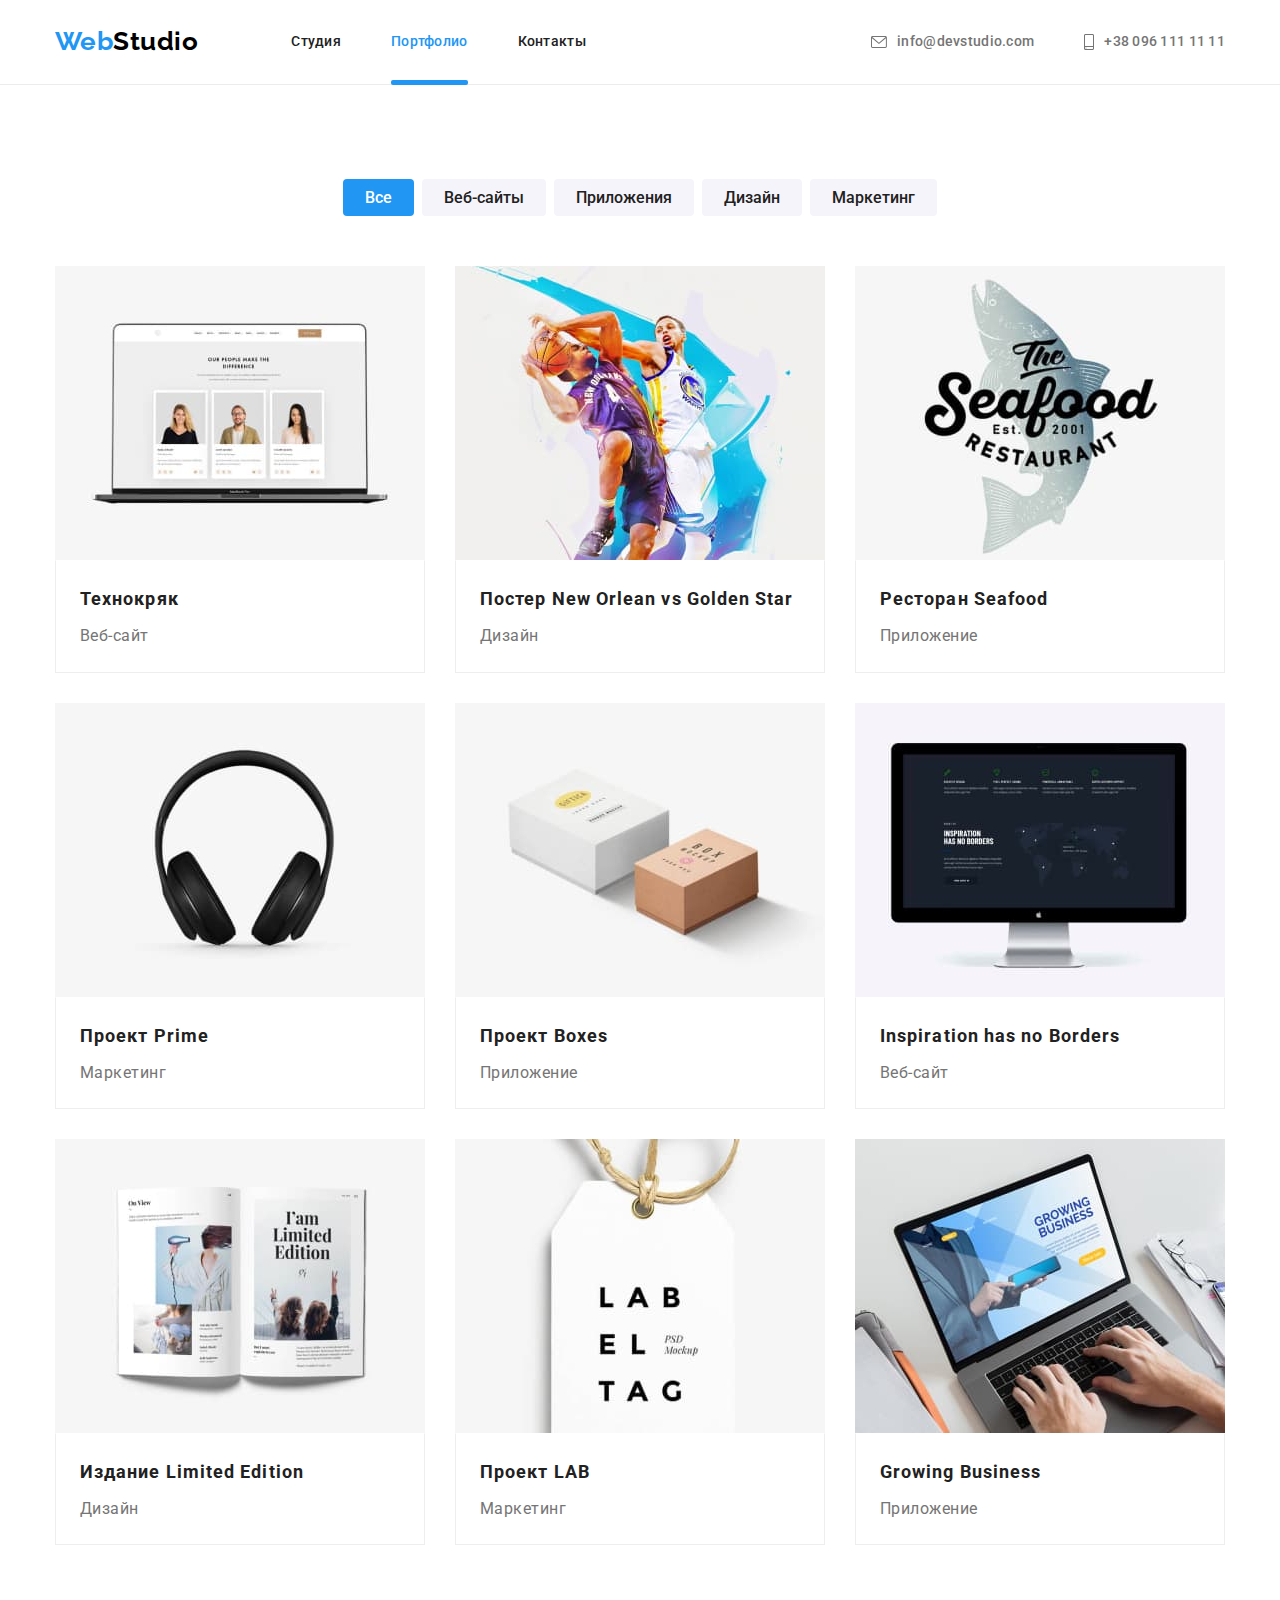
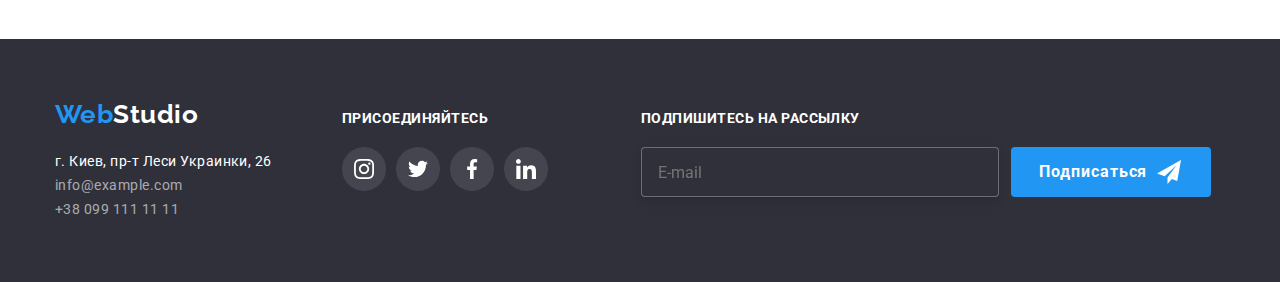
==== portfolio.html @ c9278c6e "Initial cpmmit" ====
<!DOCTYPE html>
<html lang="ru">
  <head>
    <meta charset="UTF-8" />
    <meta http-equiv="X-UA-Compatible" content="IE=edge" />
    <meta name="viewport" content="width=device-width, initial-scale=1.0" />
    <title>Document</title>
    <link rel="preconnect" href="https://fonts.googleapis.com" />
    <link rel="preconnect" href="https://fonts.gstatic.com" crossorigin />
    <link
      href="https://fonts.googleapis.com/css2?family=Raleway:wght@700&family=Roboto:wght@400;500;700;900&display=swap"
      rel="stylesheet"
    />
    <link
      rel="stylesheet"
      href="https://cdnjs.cloudflare.com/ajax/libs/modern-normalize/1.1.0/modern-normalize.min.css"
    />
    <link rel="stylesheet" href="./css/main.min.css" />
  </head>

  <body>
    <!-- Шапка профиля -->
    <header class="page-header">
      <div class="container page-header__container">
        <nav class="main-nav">
          <a href="./index.html" class="logo page-header__logo"
            >Web<span class="logo__second-part">Studio</span></a
          >
          <ul class="site-nav list">
            <li class="site-nav__item">
              <a href="./index.html" class="site-nav__link">Студия</a>
            </li>
            <li class="site-nav__item">
              <a
                href="./portfolio.html"
                class="site-nav__link site-nav__link--current"
                >Портфолио</a
              >
            </li>
            <li class="site-nav__item">
              <a href="" class="site-nav__link">Контакты</a>
            </li>
          </ul>
        </nav>
        <ul class="auth-nav list">
          <li class="auth-nav__item">
            <a href="mailto:info@devstudio.com" class="auth-nav__link">
              <svg class="auth-nav__icon" width="16" height="12">
                <use href="./images/icons.svg#icon-envelope"></use>
              </svg>
              info@devstudio.com</a
            >
          </li>
          <li class="auth-nav__item">
            <a href="tel:+380961111111" class="auth-nav__link">
              <svg class="auth-nav__icon" width="10" height="16">
                <use href="./images/icons.svg#icon-smartphone"></use></svg
              >+38 096 111 11 11</a
            >
          </li>
        </ul>
      </div>
    </header>

    <main>
      <section class="section filter-section">
        <div class="container">
          <h1 hidden>Filter</h1>
          <ul class="filter-section__list list">
            <li class="filter-section__item">
              <button
                type="button"
                class="filter-section__button filter-section__button--active"
              >
                Все
              </button>
            </li>
            <li class="filter-section__item">
              <button type="button" class="filter-section__button">
                Веб-сайты
              </button>
            </li>
            <li class="filter-section__item">
              <button type="button" class="filter-section__button">
                Приложения
              </button>
            </li>
            <li class="filter-section__item">
              <button type="button" class="filter-section__button">
                Дизайн
              </button>
            </li>
            <li class="filter-section__item">
              <button type="button" class="filter-section__button">
                Маркетинг
              </button>
            </li>
          </ul>

          <ul class="project-list list">
            <li class="project-list__item">
              <a href="">
                <div class="project-list__picture-block">
                  <img
                    src="./images/project1.jpg"
                    alt="Фoто команды"
                    width="370"
                    height="294"
                    class="project-picture"
                  />
                  <div class="project-list__picture-overlay">
                    <p class="project-list__text-overlay">
                      Ресурс предлагает комплексные предложения с разным уровнем
                      функционала и сервисов. Все это позволит посетителю
                      получить исчерпывающие сведения о компании или частном
                      лице.
                    </p>
                  </div>
                </div>
                <div class="project-list__info-block">
                  <h2 class="project-list__info-name">Технокряк</h2>
                  <p class="project-list__info-description">Веб-сайт</p>
                </div>
              </a>
            </li>

            <li class="project-list__item">
              <a href="">
                <div class="project-list__picture-block">
                  <img
                    src="./images/project2.jpg"
                    alt="Баскетболисты с мячом"
                    width="370"
                    height="294"
                  />
                  <div class="project-list__picture-overlay">
                    <p class="project-list__text-overlay">
                      Ресурс предлагает комплексные предложения с разным уровнем
                      функционала и сервисов. Все это позволит посетителю
                      получить исчерпывающие сведения о компании или частном
                      лице.
                    </p>
                  </div>
                </div>
                <div class="project-list__info-block">
                  <h2 class="project-list__info-name">
                    Постер New Orlean vs Golden Star
                  </h2>
                  <p class="project-list__info-description">Дизайн</p>
                </div>
              </a>
            </li>

            <li class="project-list__item">
              <a href="">
                <div class="project-list__picture-block">
                  <img
                    src="./images/project3.jpg"
                    alt="Эмблема ресторана"
                    width="370"
                    height="294"
                  />
                  <div class="project-list__picture-overlay">
                    <p class="project-list__text-overlay">
                      Ресурс предлагает комплексные предложения с разным уровнем
                      функционала и сервисов. Все это позволит посетителю
                      получить исчерпывающие сведения о компании или частном
                      лице.
                    </p>
                  </div>
                </div>
                <div class="project-list__info-block">
                  <h2 class="project-list__info-name">Ресторан Seafood</h2>
                  <p class="project-list__info-description">Приложение</p>
                </div>
              </a>
            </li>

            <li class="project-list__item">
              <a href="">
                <div class="project-list__picture-block">
                  <img
                    src="./images/project4.jpg"
                    alt="Наушники"
                    width="370"
                    height="294"
                  />
                  <div class="project-list__picture-overlay">
                    <p class="project-list__text-overlay">
                      Ресурс предлагает комплексные предложения с разным уровнем
                      функционала и сервисов. Все это позволит посетителю
                      получить исчерпывающие сведения о компании или частном
                      лице.
                    </p>
                  </div>
                </div>
                <div class="project-list__info-block">
                  <h2 class="project-list__info-name">Проект Prime</h2>
                  <p class="project-list__info-description">Маркетинг</p>
                </div>
              </a>
            </li>

            <li class="project-list__item">
              <a href="">
                <div class="project-list__picture-block">
                  <img
                    src="./images/project5.jpg"
                    alt="Две коробки"
                    width="370"
                    height="294"
                  />
                  <div class="project-list__picture-overlay">
                    <p class="project-list__text-overlay">
                      Ресурс предлагает комплексные предложения с разным уровнем
                      функционала и сервисов. Все это позволит посетителю
                      получить исчерпывающие сведения о компании или частном
                      лице.
                    </p>
                  </div>
                </div>
                <div class="project-list__info-block">
                  <h2 class="project-list__info-name">Проект Boxes</h2>
                  <p class="project-list__info-description">Приложение</p>
                </div>
              </a>
            </li>

            <li class="project-list__item">
              <a href="">
                <div class="project-list__picture-block">
                  <img
                    src="./images/project6.jpg"
                    alt="Монитор"
                    width="370"
                    height="294"
                  />
                  <div class="project-list__picture-overlay">
                    <p class="project-list__text-overlay">
                      Ресурс предлагает комплексные предложения с разным уровнем
                      функционала и сервисов. Все это позволит посетителю
                      получить исчерпывающие сведения о компании или частном
                      лице.
                    </p>
                  </div>
                </div>
                <div class="project-list__info-block">
                  <h2 class="project-list__info-name" lang="en">
                    Inspiration has no Borders
                  </h2>
                  <p class="project-list__info-description">Веб-сайт</p>
                </div>
              </a>
            </li>

            <li class="project-list__item">
              <a href="">
                <div class="project-list__picture-block">
                  <img
                    src="./images/project7.jpg"
                    alt="Журнал"
                    width="370"
                    height="294"
                  />
                  <div class="project-list__picture-overlay">
                    <p class="project-list__text-overlay">
                      Ресурс предлагает комплексные предложения с разным уровнем
                      функционала и сервисов. Все это позволит посетителю
                      получить исчерпывающие сведения о компании или частном
                      лице.
                    </p>
                  </div>
                </div>
                <div class="project-list__info-block">
                  <h2 class="project-list__info-name">
                    Издание Limited Edition
                  </h2>
                  <p class="project-list__info-description">Дизайн</p>
                </div>
              </a>
            </li>

            <li class="project-list__item">
              <a href="">
                <div class="project-list__picture-block">
                  <img
                    src="./images/project8.jpg"
                    alt="Лейба"
                    width="370"
                    height="294"
                  />
                  <div class="project-list__picture-overlay">
                    <p class="project-list__text-overlay">
                      Ресурс предлагает комплексные предложения с разным уровнем
                      функционала и сервисов. Все это позволит посетителю
                      получить исчерпывающие сведения о компании или частном
                      лице.
                    </p>
                  </div>
                </div>
                <div class="project-list__info-block">
                  <h2 class="project-list__info-name">Проект LAB</h2>
                  <p class="project-list__info-description">Маркетинг</p>
                </div>
              </a>
            </li>

            <li class="project-list__item">
              <a href="">
                <div class="project-list__picture-block">
                  <img
                    src="./images/project9.jpg"
                    alt="Ноутбук"
                    width="370"
                    height="294"
                  />
                  <div class="project-list__picture-overlay">
                    <p class="project-list__text-overlay">
                      Ресурс предлагает комплексные предложения с разным уровнем
                      функционала и сервисов. Все это позволит посетителю
                      получить исчерпывающие сведения о компании или частном
                      лице.
                    </p>
                  </div>
                </div>
                <div class="project-list__info-block">
                  <h2 class="project-list__info-name" lang="en">
                    Growing Business
                  </h2>
                  <p class="project-list__info-description">Приложение</p>
                </div>
              </a>
            </li>
          </ul>
        </div>
      </section>
    </main>

    <footer>
      <div class="container">
        <div class="footer-logo">
          <a href="./index.html" class="footer-logo__first"
            >Web<span class="footer-logo__second">Studio</span></a
          >
          <address>
            <ul class="footer-list list">
              <li class="footer-list__address">
                г. Киев, пр-т Леси Украинки, 26
              </li>
              <li>
                <a class="footer-list__link" href="mailto:info@devstudio.com"
                  >info@example.com</a
                >
              </li>
              <li>
                <a class="footer-list__link" href="tel:+380961111111"
                  >+38 099 111 11 11</a
                >
              </li>
            </ul>
          </address>
        </div>
        <div class="footer-soc-link">
          <h4 class="footer-soc-link__title">присоединяйтесь</h4>
          <ul class="footer-soc-link__list list">
            <li class="footer-soc-link__item">
              <a href="">
                <svg class="footer-soc-link__icon" width="20" height="20">
                  <use href="./images/icons.svg#icon-instagram"></use>
                </svg>
              </a>
            </li>
            <li class="footer-soc-link__item">
              <a href="">
                <svg class="footer-soc-link__icon" width="20" height="20">
                  <use href="./images/icons.svg#icon-twitter"></use>
                </svg>
              </a>
            </li>
            <li class="footer-soc-link__item">
              <a href="">
                <svg class="footer-soc-link__icon" width="20" height="20">
                  <use href="./images/icons.svg#icon-facebook"></use></svg
              ></a>
            </li>
            <li class="footer-soc-link__item">
              <a href="">
                <svg class="footer-soc-link__icon" width="20" height="20">
                  <use href="./images/icons.svg#icon-linkedin"></use></svg
              ></a>
            </li>
          </ul>
        </div>
        <form class="form-subscription">
          <p class="form-subscription__title">Подпишитесь на рассылку</p>
          <div class="form-subscription__email">
            <input
              type="email"
              class="form-subscription__input"
              name="user-email"
              placeholder="E-mail"
            />
            <button class="form-subscription__btn" type="submit">
              Подписаться
              <svg class="form-subscription__btn-icon" width="24" height="24">
                <use href="./images/icons.svg#icon-send"></use>
              </svg>
            </button>
          </div>
        </form>
      </div>
    </footer>
  </body>
</html>
---- css/main.min.css ----
body{background-color:#fff;color:#757575;font-family:Roboto,sans-serif;letter-spacing:.03em}a{text-decoration:none}address{font-style:normal}.list{list-style:none;padding:0;margin:0}h1,h2,h3,p{margin:0;padding:0}img{display:block}.section{padding-top:94px;padding-bottom:94px}.container{margin-left:auto;margin-right:auto;width:1200px;padding-left:15px;padding-right:15px}.page-header__logo{margin-right:93px}.logo{color:#2196f3;font-family:Raleway,sans-serif;font-weight:700;font-size:26px;line-height:1.19}.logo__second-part{color:#000}.main-nav{display:flex;align-items:center}.page-header{border-bottom:1px solid #ececec}.page-header__container{display:flex;align-items:center}.site-nav{display:flex}.site-nav__item:not(:last-child){margin-right:50px}.site-nav__link{color:#212121;font-weight:500;font-size:14px;line-height:1.4;letter-spacing:.02em;display:block;padding-top:32px;padding-bottom:32px;transition:color 250ms cubic-bezier(0.4, 0, 0.2, 1)}.site-nav__link:hover,.site-nav__link:focus{color:#2196f3}.site-nav__link--current{color:#2196f3}.site-nav__link--current{position:relative}.site-nav__link--current::after{content:"";position:absolute;left:0;bottom:-1px;display:block;width:100%;height:5px;border-radius:2px;background-color:#2196f3}.auth-nav{display:flex;margin-left:auto}.auth-nav__item:not(:last-child){margin-right:50px}.auth-nav__link{color:#757575;font-weight:500;font-size:14px;line-height:1.14;letter-spacing:.02em;padding-top:32px;padding-bottom:32px;display:flex;align-items:center;transition-property:color,fill;transition-duration:250ms;transition-timing-function:cubic-bezier(0.4, 0, 0.2, 1)}.auth-nav__link:hover,.auth-nav__link:focus{color:#2196f3;fill:currentColor}.auth-nav__icon{margin-right:10px;fill:currentColor}.hero-section{background-color:#2f303a;text-align:center;padding-top:200px;padding-bottom:200px;background-image:linear-gradient(to right, rgba(47, 48, 58, 0.4), rgba(47, 48, 58, 0.4)),url(../images/Img-header.jpg);background-size:cover;background-position:center;background-repeat:no-repeat;max-width:1600px;margin:0 auto}.section-hero__title{color:#fff;font-weight:900;font-size:44px;line-height:1.36;letter-spacing:.06em;text-transform:uppercase;margin-bottom:30px}.section-hero__button{color:#fff;background-color:#2196f3;font-weight:700;font-size:16px;line-height:1.9;letter-spacing:.06em;cursor:pointer;border:0;border-radius:4px;padding:10px 32px;display:inline-block;transition:background-color 250ms cubic-bezier(0.4, 0, 0.2, 1)}.section-hero__button:hover,.section-hero__button:focus{background-color:#188ce8}.feature-list{display:flex}.feature-list__item:not(:last-child){margin-right:30px}.feature-list__title{color:#212121;font-weight:700;font-size:14px;line-height:1.14;text-transform:uppercase;margin-bottom:10px}.feature-list__icon{display:flex;justify-content:center;align-items:center;background-color:#f5f4fa;border-radius:4px;margin-bottom:30px;height:120px}.feature-list__text{font-weight:400;font-size:14px;line-height:1.7}.work-section{padding-top:0}.work-list{display:flex}.work-title{color:#212121;font-weight:700;font-size:36px;line-height:1.17;text-align:center;margin-bottom:50px}.work-list__item{position:relative;margin-right:30px}.work-list__name{position:absolute;bottom:0;left:0;width:100%;height:70px;padding:27px 80px;font-weight:700;font-size:14px;line-height:1.14;text-align:center;text-transform:uppercase;color:#fff;background-color:rgba(47,48,58,.8)}.team-section{background-color:#f5f4fa}.team-section__list{display:flex}.team-section__item:not(:last-child){margin-right:30px}.team-section__item{box-shadow:0px 1px 3px rgba(0,0,0,.12),0px 1px 1px rgba(0,0,0,.14),0px 2px 1px rgba(0,0,0,.2);border-radius:0px 0px 4px 4px}.team-section__item:not(:last-child){margin-right:30px}.team-section__info-block{padding-top:30px;padding-bottom:16px;background-color:#fff}.team-section__title{color:#212121;font-weight:700;font-size:36px;line-height:1.17;text-align:center;margin-bottom:50px}.team-section__info-title{color:#212121;font-weight:500;font-size:16px;line-height:1.2;text-align:center;margin-bottom:10px}.team-section__info-position{font-weight:400;font-size:16px;line-height:1.2;text-align:center;color:#757575}.soc-list{background-color:#fff;display:flex;padding-left:32px;padding-right:32px;padding-bottom:30px}.soc-list__link{width:44px;height:44px;background-color:#fff;border-radius:50%;display:flex;align-items:center;justify-content:center;fill:#afb1b8;transition-property:background-color,fill;transition-duration:250ms;transition-timing-function:cubic-bezier(0.4, 0, 0.2, 1)}.soc-list__item:not(:last-child){margin-right:10px}.soc-list__link:hover,.soc-list__link:focus{background-color:#2196f3;fill:#fff}.clients-section__list{display:flex;justify-content:space-between;margin:0;padding:0}.clients-section__item{display:flex;justify-content:center;align-items:center;width:calc(16.6666666667% - 25px);height:92px;border:1px solid #afb1b8;border-radius:4px;transition-property:border-color,fill;transition-duration:250ms;transition-timing-function:cubic-bezier(0.4, 0, 0.2, 1)}.clients-section__item:hover,.clients-section__item:focus{border-color:#2196f3;fill:#2196f3}.clients-section__title{color:#212121;font-weight:700;font-size:36px;line-height:1.17;text-align:center;margin-bottom:50px}.clients-section__link{display:flex;justify-content:center;align-items:center;width:100%;height:100%;color:#afb1b8;fill:#afb1b8;transition-property:border-color,fill;transition-duration:250ms;transition-timing-function:cubic-bezier(0.4, 0, 0.2, 1)}.clients-section__link:hover,.clients-section__link:focus{border-color:#2196f3;fill:#2196f3}.clients-section__icon{width:106px;height:60px}.footer-logo{margin-right:70px}.footer-logo__first{color:#2196f3;font-family:Raleway,sans-serif;font-weight:700;font-size:26px;line-height:1.19;display:inline-block;margin-bottom:20px}.footer-logo__second{color:#fff}footer{background-color:#2f303a;padding-top:60px;padding-bottom:60px}footer .container{display:flex;justify-content:flex-start;align-items:flex-start}.footer-list__address{color:#fff;font-weight:400;font-size:14px;line-height:1.7}.footer-list__link{color:rgba(255,255,255,.6);font-weight:400;font-size:14px;line-height:1.7;transition:color 250ms cubic-bezier(0.4, 0, 0.2, 1)}.footer-list__link:hover,.footer-list__link:focus{color:#2196f3}.footer-soc-link{margin-right:93px}.footer-soc-link__title{color:#fff;font-weight:700;font-size:14px;line-height:1.14;text-transform:uppercase;margin-top:12px;margin-bottom:20px}.footer-soc-link__list{display:flex}.footer-soc-link__item{padding:12px;background-color:rgba(255,255,255,.1);border-radius:50%;transition:background-color 250ms cubic-bezier(0.4, 0, 0.2, 1)}.footer-soc-link__item:hover,.footer-soc-link__item:hover{background-color:#2196f3}.footer-soc-link__item:not(:last-child){margin-right:10px}.footer-soc-link__icon{fill:#fff;display:block}.form-subscription__title{color:#fff;font-weight:700;font-size:14px;line-height:1.14;text-transform:uppercase;margin-top:12px;margin-bottom:20px}.form-subscription__email{display:flex}.form-subscription__input{color:rgba(255,255,255,.6);width:358px;height:50px;border:1px solid rgba(255,255,255,.3);border-radius:4px;filter:drop-shadow(0px 4px 4px rgba(0, 0, 0, 0.15));background-color:#2f303a;padding-left:16px;margin-right:12px;outline:none;transition-property:box-shadow,border-color;transition-duration:250ms;transition-timing-function:cubic-bezier(0.4, 0, 0.2, 1)}.form-subscription__input:hover,.form-subscription__input:focus{border-color:#2196f3}.form-subscription__btn{display:flex;width:200px;height:50px;padding:10px 28px;color:#fff;background-color:#2196f3;font-weight:700;font-size:16px;line-height:1.88;align-items:center;text-align:center;letter-spacing:.06em;border-radius:4px;border:0;cursor:pointer;transition:box-shadow 250ms cubic-bezier(0.4, 0, 0.2, 1)}.form-subscription__btn:hover,.form-subscription__btn:focus{box-shadow:0px 4px 4px rgba(0,0,0,.15)}.form-subscription__btn-icon{margin-left:10px}.backdrop{position:fixed;top:0;left:0;width:100%;height:100%;background-color:rgba(0,0,0,.2);transition:opacity 250ms cubic-bezier(0.4, 0, 0.2, 1)}.backdrop.is-hidden{opacity:0;pointer-events:none}.modal{position:absolute;top:50%;left:50%;transform:translate(-50%, -50%);transition:transform 250ms linear;width:528px;height:581px;background-color:#fff;box-shadow:0px 1px 3px rgba(0,0,0,.12),0px 1px 1px rgba(0,0,0,.14),0px 2px 1px rgba(0,0,0,.2);border-radius:4px;padding:40px}.backdrop.is-hidden .modal{transform:translate(-50%, -100%)}.modal-close-btn{position:absolute;width:30px;height:30px;top:8px;right:8px;border:1px solid #757575;border-radius:50%;background-color:rgba(0,0,0,0);cursor:pointer;display:flex;align-items:center;justify-content:center;padding:0;transition:fill 250ms cubic-bezier(0.4, 0, 0.2, 1)}.modal-close-btn:hover,.modal-close-btn:focus{fill:#188ce8}.backdrop-close-icon{display:block;left:0px;top:0px}.modal-title{font-weight:700;font-size:20px;line-height:1.15;text-align:center;color:#212121;padding-top:2px;padding-bottom:12px}.modal-input{width:448px;height:40px;border:1px solid rgba(33,33,33,.2);border-radius:4px;outline:none;padding-left:42px;cursor:pointer;transition:border-color 250ms cubic-bezier(0.4, 0, 0.2, 1)}.modal-input:focus{border-color:#2196f3}.modal-input:focus+.form-icon{fill:#2196f3}.modal-label{font-weight:400;font-size:12px;line-height:1.17;letter-spacing:.01em;color:#757575;margin-bottom:4px}.modal-btn{display:block;margin:0 auto;width:200px;height:50px;color:#fff;background-color:#2196f3;font-weight:700;line-height:1.88;align-items:center;text-align:center;letter-spacing:.06em;border:0;margin-top:30px;cursor:pointer;box-shadow:0px 4px 4px rgba(0,0,0,.15);border-radius:4px;transition:background-color 250ms cubic-bezier(0.4, 0, 0.2, 1)}.modal-btn:hover,.modal-btn:focus{background-color:#188ce8}.form-field{display:flex;flex-direction:column}.form-field:not(:last-of-type){margin-bottom:10px}.form-field:last-of-type{margin-bottom:20px}.form-input-group{position:relative}.form-icon{position:absolute;left:12px;top:50%;transform:translateY(-50%);transition:fill 250ms cubic-bezier(0.4, 0, 0.2, 1)}.form-textarea{width:448px;height:120px;resize:none;border:1px solid rgba(33,33,33,.2);border-radius:4px;color:rgba(117,117,117,.5);padding:12px 16px;font-size:14px;line-height:1.14;letter-spacing:.01em;cursor:pointer;outline:none}.form-textarea:focus{border:1px solid #2196f3}.form-textarea::placeholder{color:rgba(117,117,117,.5)}.checkbox-text{font-size:14px;line-height:1.71;color:#757575}.checkbox-link{font-size:14px;line-height:1.71;color:#2196f3;text-decoration:underline}.checkbox{position:absolute;width:1px;height:1px;margin:-1px;border:0;padding:0;clip:rect(0 0 0 0);overflow:hidden}.checkbox:checked+.icon{border-color:#2196f3;background-color:#2196f3}.icon{border:2px solid #212121;border-radius:2px;margin-right:7px}.label-field{display:flex;align-items:center;justify-content:center}.filter-section__list{display:flex;justify-content:center;margin-bottom:50px}.filter-section__item:not(:last-child){margin-right:8px}.filter-section__button{color:#212121;background-color:#f5f4fa;font-weight:500;font-size:16px;line-height:1.6;text-align:center;font-family:inherit;display:inline-block;padding:6px 22px;border-radius:4px;border:0;transition:box-shadow 250ms cubic-bezier(0.4, 0, 0.2, 1)}.filter-section__button:hover,.filter-section__button:focus{box-shadow:0px 3px 1px rgba(0,0,0,.1),0px 1px 2px rgba(0,0,0,.08),0px 2px 2px rgba(0,0,0,.12)}.filter-section__button--active{color:#fff;background-color:#2196f3}.project-list{display:flex;flex-wrap:wrap}.project-list__item{width:370px;margin-right:30px;margin-bottom:30px;transition:box-shadow 250ms cubic-bezier(0.4, 0, 0.2, 1)}.project-list__item:hover,.project-list__item:focus{box-shadow:0px 1px 1px rgba(0,0,0,.12),0px 4px 4px rgba(0,0,0,.06),1px 4px 6px rgba(0,0,0,.16)}.project-list__item:nth-child(3n){margin-right:0}.project-list__item:nth-last-child(-n+3){margin-bottom:0}.project-list__item:hover .project-list__picture-overlay{transform:translateY(0)}.project-list__info-block{border:1px solid #eee;border-top-color:rgba(0,0,0,0);padding:20px 24px}.project-list__info-name{color:#212121;font-weight:700;font-size:18px;line-height:2;letter-spacing:.06em;margin-bottom:4px}.project-list__info-description{color:#757575;font-weight:400;font-size:16px;line-height:1.9}.project-list__picture-block{position:relative;overflow:hidden}.project-list__picture-overlay{position:absolute;transform:translateY(100%);transition:transform 250ms cubic-bezier(0.4, 0, 0.2, 1);bottom:0;width:100%;height:100%;padding:63px 24px;background-color:rgba(33,150,243,.9)}.project-list__text-overlay{font-weight:400;font-size:18px;line-height:1.56;color:#fff}/*# sourceMappingURL=main.min.css.map */
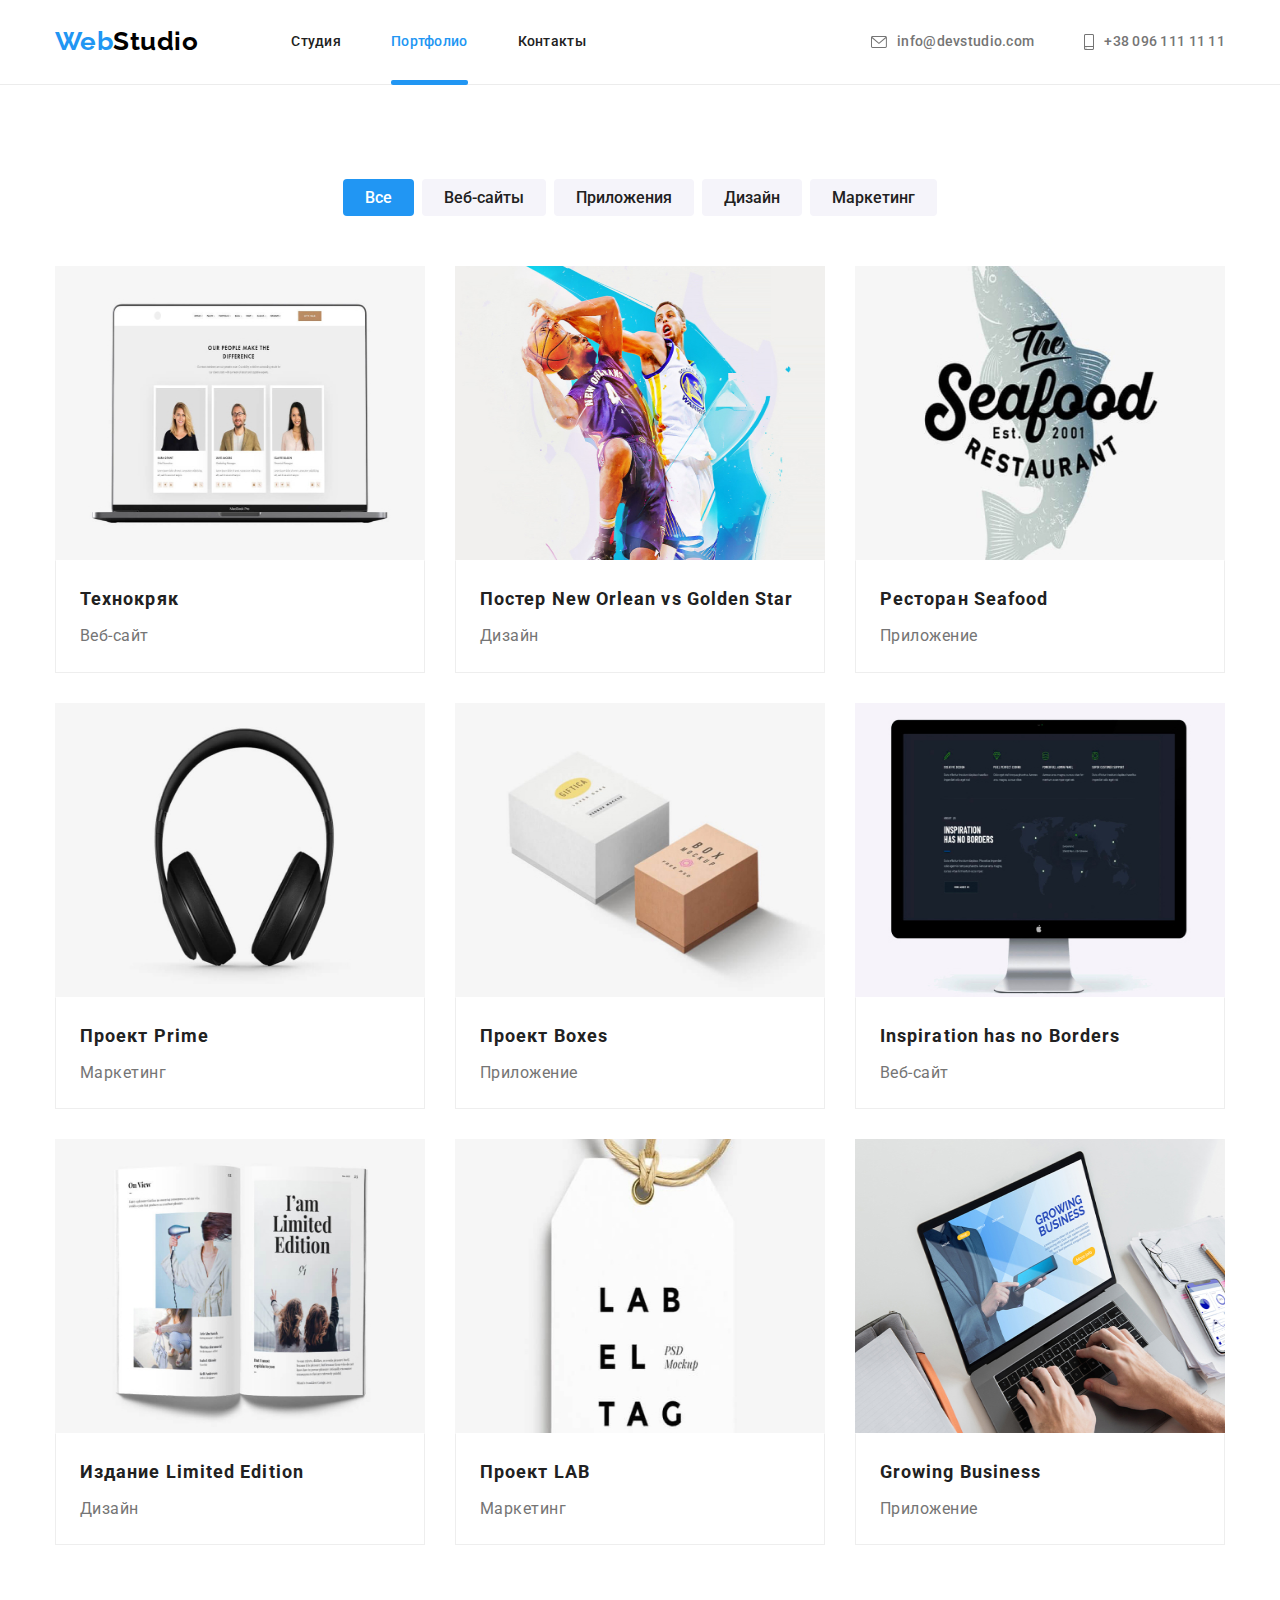
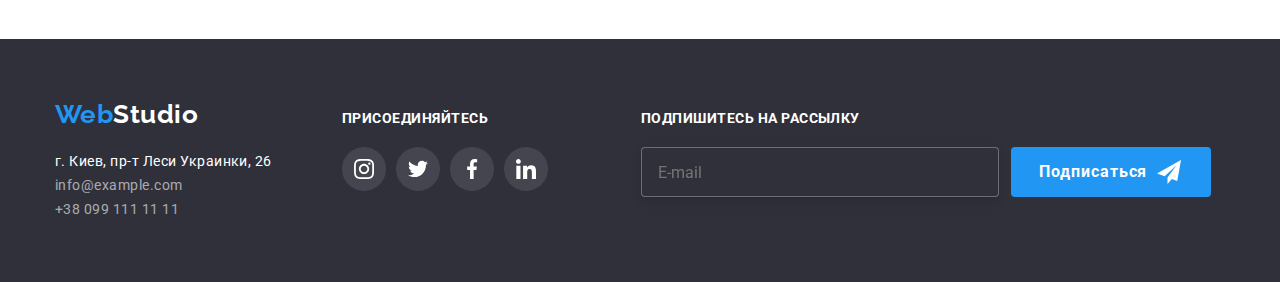
==== commit b5f9b5dd: "adaptive projects section" ====
--- a/portfolio.html
+++ b/portfolio.html
@@ -103,9 +103,8 @@
                 <div class="project-list__picture-block">
                   <img
                     src="./images/project1.jpg"
-                    alt="Фoто команды"
-                    width="370"
-                    height="294"
+                    srcset="./images/project1.jpg, ./images/project1-2x.jpg 2x"
+                    alt="Фoто команды"          
                     class="project-picture"
                   />
                   <div class="project-list__picture-overlay">
@@ -129,9 +128,9 @@
                 <div class="project-list__picture-block">
                   <img
                     src="./images/project2.jpg"
+                    srcset="./images/project2.jpg, ./images/project2-2x.jpg 2x"
                     alt="Баскетболисты с мячом"
-                    width="370"
-                    height="294"
+                    class="project-picture"
                   />
                   <div class="project-list__picture-overlay">
                     <p class="project-list__text-overlay">
@@ -156,9 +155,9 @@
                 <div class="project-list__picture-block">
                   <img
                     src="./images/project3.jpg"
+                    srcset="./images/project3.jpg, ./images/project3-2x.jpg 2x"
                     alt="Эмблема ресторана"
-                    width="370"
-                    height="294"
+                    class="project-picture"
                   />
                   <div class="project-list__picture-overlay">
                     <p class="project-list__text-overlay">
@@ -181,9 +180,9 @@
                 <div class="project-list__picture-block">
                   <img
                     src="./images/project4.jpg"
+                    srcset="./images/project4.jpg, ./images/project4-2x.jpg 2x"
                     alt="Наушники"
-                    width="370"
-                    height="294"
+                    class="project-picture"
                   />
                   <div class="project-list__picture-overlay">
                     <p class="project-list__text-overlay">
@@ -206,9 +205,9 @@
                 <div class="project-list__picture-block">
                   <img
                     src="./images/project5.jpg"
+                    srcset="./images/project5.jpg, ./images/project5-2x.jpg 2x"
                     alt="Две коробки"
-                    width="370"
-                    height="294"
+                    class="project-picture"
                   />
                   <div class="project-list__picture-overlay">
                     <p class="project-list__text-overlay">
@@ -231,9 +230,9 @@
                 <div class="project-list__picture-block">
                   <img
                     src="./images/project6.jpg"
+                    srcset="./images/project6.jpg, ./images/project6-2x.jpg 2x"
                     alt="Монитор"
-                    width="370"
-                    height="294"
+                    class="project-picture"
                   />
                   <div class="project-list__picture-overlay">
                     <p class="project-list__text-overlay">
@@ -258,9 +257,9 @@
                 <div class="project-list__picture-block">
                   <img
                     src="./images/project7.jpg"
+                    srcset="./images/project7.jpg, ./images/project7-2x.jpg 2x"
                     alt="Журнал"
-                    width="370"
-                    height="294"
+                    class="project-picture"
                   />
                   <div class="project-list__picture-overlay">
                     <p class="project-list__text-overlay">
@@ -285,9 +284,9 @@
                 <div class="project-list__picture-block">
                   <img
                     src="./images/project8.jpg"
+                    srcset="./images/project8.jpg, ./images/project8-2x.jpg 2x"
                     alt="Лейба"
-                    width="370"
-                    height="294"
+                    class="project-picture"
                   />
                   <div class="project-list__picture-overlay">
                     <p class="project-list__text-overlay">
@@ -310,9 +309,9 @@
                 <div class="project-list__picture-block">
                   <img
                     src="./images/project9.jpg"
+                    srcset="./images/project9.jpg, ./images/project9-2x.jpg 2x"
                     alt="Ноутбук"
-                    width="370"
-                    height="294"
+                    class="project-picture"
                   />
                   <div class="project-list__picture-overlay">
                     <p class="project-list__text-overlay">
--- a/css/main.min.css
+++ b/css/main.min.css
@@ -1 +1 @@
-body{background-color:#fff;color:#757575;font-family:Roboto,sans-serif;letter-spacing:.03em}a{text-decoration:none}address{font-style:normal}.list{list-style:none;padding:0;margin:0}h1,h2,h3,p{margin:0;padding:0}img{display:block}.section{padding-top:94px;padding-bottom:94px}.container{margin-left:auto;margin-right:auto;width:1200px;padding-left:15px;padding-right:15px}.page-header__logo{margin-right:93px}.logo{color:#2196f3;font-family:Raleway,sans-serif;font-weight:700;font-size:26px;line-height:1.19}.logo__second-part{color:#000}.main-nav{display:flex;align-items:center}.page-header{border-bottom:1px solid #ececec}.page-header__container{display:flex;align-items:center}.site-nav{display:flex}.site-nav__item:not(:last-child){margin-right:50px}.site-nav__link{color:#212121;font-weight:500;font-size:14px;line-height:1.4;letter-spacing:.02em;display:block;padding-top:32px;padding-bottom:32px;transition:color 250ms cubic-bezier(0.4, 0, 0.2, 1)}.site-nav__link:hover,.site-nav__link:focus{color:#2196f3}.site-nav__link--current{color:#2196f3}.site-nav__link--current{position:relative}.site-nav__link--current::after{content:"";position:absolute;left:0;bottom:-1px;display:block;width:100%;height:5px;border-radius:2px;background-color:#2196f3}.auth-nav{display:flex;margin-left:auto}.auth-nav__item:not(:last-child){margin-right:50px}.auth-nav__link{color:#757575;font-weight:500;font-size:14px;line-height:1.14;letter-spacing:.02em;padding-top:32px;padding-bottom:32px;display:flex;align-items:center;transition-property:color,fill;transition-duration:250ms;transition-timing-function:cubic-bezier(0.4, 0, 0.2, 1)}.auth-nav__link:hover,.auth-nav__link:focus{color:#2196f3;fill:currentColor}.auth-nav__icon{margin-right:10px;fill:currentColor}.hero-section{background-color:#2f303a;text-align:center;padding-top:200px;padding-bottom:200px;background-image:linear-gradient(to right, rgba(47, 48, 58, 0.4), rgba(47, 48, 58, 0.4)),url(../images/Img-header.jpg);background-size:cover;background-position:center;background-repeat:no-repeat;max-width:1600px;margin:0 auto}.section-hero__title{color:#fff;font-weight:900;font-size:44px;line-height:1.36;letter-spacing:.06em;text-transform:uppercase;margin-bottom:30px}.section-hero__button{color:#fff;background-color:#2196f3;font-weight:700;font-size:16px;line-height:1.9;letter-spacing:.06em;cursor:pointer;border:0;border-radius:4px;padding:10px 32px;display:inline-block;transition:background-color 250ms cubic-bezier(0.4, 0, 0.2, 1)}.section-hero__button:hover,.section-hero__button:focus{background-color:#188ce8}.feature-list{display:flex}.feature-list__item:not(:last-child){margin-right:30px}.feature-list__title{color:#212121;font-weight:700;font-size:14px;line-height:1.14;text-transform:uppercase;margin-bottom:10px}.feature-list__icon{display:flex;justify-content:center;align-items:center;background-color:#f5f4fa;border-radius:4px;margin-bottom:30px;height:120px}.feature-list__text{font-weight:400;font-size:14px;line-height:1.7}.work-section{padding-top:0}.work-list{display:flex}.work-title{color:#212121;font-weight:700;font-size:36px;line-height:1.17;text-align:center;margin-bottom:50px}.work-list__item{position:relative;margin-right:30px}.work-list__name{position:absolute;bottom:0;left:0;width:100%;height:70px;padding:27px 80px;font-weight:700;font-size:14px;line-height:1.14;text-align:center;text-transform:uppercase;color:#fff;background-color:rgba(47,48,58,.8)}.team-section{background-color:#f5f4fa}.team-section__list{display:flex}.team-section__item:not(:last-child){margin-right:30px}.team-section__item{box-shadow:0px 1px 3px rgba(0,0,0,.12),0px 1px 1px rgba(0,0,0,.14),0px 2px 1px rgba(0,0,0,.2);border-radius:0px 0px 4px 4px}.team-section__item:not(:last-child){margin-right:30px}.team-section__info-block{padding-top:30px;padding-bottom:16px;background-color:#fff}.team-section__title{color:#212121;font-weight:700;font-size:36px;line-height:1.17;text-align:center;margin-bottom:50px}.team-section__info-title{color:#212121;font-weight:500;font-size:16px;line-height:1.2;text-align:center;margin-bottom:10px}.team-section__info-position{font-weight:400;font-size:16px;line-height:1.2;text-align:center;color:#757575}.soc-list{background-color:#fff;display:flex;padding-left:32px;padding-right:32px;padding-bottom:30px}.soc-list__link{width:44px;height:44px;background-color:#fff;border-radius:50%;display:flex;align-items:center;justify-content:center;fill:#afb1b8;transition-property:background-color,fill;transition-duration:250ms;transition-timing-function:cubic-bezier(0.4, 0, 0.2, 1)}.soc-list__item:not(:last-child){margin-right:10px}.soc-list__link:hover,.soc-list__link:focus{background-color:#2196f3;fill:#fff}.clients-section__list{display:flex;justify-content:space-between;margin:0;padding:0}.clients-section__item{display:flex;justify-content:center;align-items:center;width:calc(16.6666666667% - 25px);height:92px;border:1px solid #afb1b8;border-radius:4px;transition-property:border-color,fill;transition-duration:250ms;transition-timing-function:cubic-bezier(0.4, 0, 0.2, 1)}.clients-section__item:hover,.clients-section__item:focus{border-color:#2196f3;fill:#2196f3}.clients-section__title{color:#212121;font-weight:700;font-size:36px;line-height:1.17;text-align:center;margin-bottom:50px}.clients-section__link{display:flex;justify-content:center;align-items:center;width:100%;height:100%;color:#afb1b8;fill:#afb1b8;transition-property:border-color,fill;transition-duration:250ms;transition-timing-function:cubic-bezier(0.4, 0, 0.2, 1)}.clients-section__link:hover,.clients-section__link:focus{border-color:#2196f3;fill:#2196f3}.clients-section__icon{width:106px;height:60px}.footer-logo{margin-right:70px}.footer-logo__first{color:#2196f3;font-family:Raleway,sans-serif;font-weight:700;font-size:26px;line-height:1.19;display:inline-block;margin-bottom:20px}.footer-logo__second{color:#fff}footer{background-color:#2f303a;padding-top:60px;padding-bottom:60px}footer .container{display:flex;justify-content:flex-start;align-items:flex-start}.footer-list__address{color:#fff;font-weight:400;font-size:14px;line-height:1.7}.footer-list__link{color:rgba(255,255,255,.6);font-weight:400;font-size:14px;line-height:1.7;transition:color 250ms cubic-bezier(0.4, 0, 0.2, 1)}.footer-list__link:hover,.footer-list__link:focus{color:#2196f3}.footer-soc-link{margin-right:93px}.footer-soc-link__title{color:#fff;font-weight:700;font-size:14px;line-height:1.14;text-transform:uppercase;margin-top:12px;margin-bottom:20px}.footer-soc-link__list{display:flex}.footer-soc-link__item{padding:12px;background-color:rgba(255,255,255,.1);border-radius:50%;transition:background-color 250ms cubic-bezier(0.4, 0, 0.2, 1)}.footer-soc-link__item:hover,.footer-soc-link__item:hover{background-color:#2196f3}.footer-soc-link__item:not(:last-child){margin-right:10px}.footer-soc-link__icon{fill:#fff;display:block}.form-subscription__title{color:#fff;font-weight:700;font-size:14px;line-height:1.14;text-transform:uppercase;margin-top:12px;margin-bottom:20px}.form-subscription__email{display:flex}.form-subscription__input{color:rgba(255,255,255,.6);width:358px;height:50px;border:1px solid rgba(255,255,255,.3);border-radius:4px;filter:drop-shadow(0px 4px 4px rgba(0, 0, 0, 0.15));background-color:#2f303a;padding-left:16px;margin-right:12px;outline:none;transition-property:box-shadow,border-color;transition-duration:250ms;transition-timing-function:cubic-bezier(0.4, 0, 0.2, 1)}.form-subscription__input:hover,.form-subscription__input:focus{border-color:#2196f3}.form-subscription__btn{display:flex;width:200px;height:50px;padding:10px 28px;color:#fff;background-color:#2196f3;font-weight:700;font-size:16px;line-height:1.88;align-items:center;text-align:center;letter-spacing:.06em;border-radius:4px;border:0;cursor:pointer;transition:box-shadow 250ms cubic-bezier(0.4, 0, 0.2, 1)}.form-subscription__btn:hover,.form-subscription__btn:focus{box-shadow:0px 4px 4px rgba(0,0,0,.15)}.form-subscription__btn-icon{margin-left:10px}.backdrop{position:fixed;top:0;left:0;width:100%;height:100%;background-color:rgba(0,0,0,.2);transition:opacity 250ms cubic-bezier(0.4, 0, 0.2, 1)}.backdrop.is-hidden{opacity:0;pointer-events:none}.modal{position:absolute;top:50%;left:50%;transform:translate(-50%, -50%);transition:transform 250ms linear;width:528px;height:581px;background-color:#fff;box-shadow:0px 1px 3px rgba(0,0,0,.12),0px 1px 1px rgba(0,0,0,.14),0px 2px 1px rgba(0,0,0,.2);border-radius:4px;padding:40px}.backdrop.is-hidden .modal{transform:translate(-50%, -100%)}.modal-close-btn{position:absolute;width:30px;height:30px;top:8px;right:8px;border:1px solid #757575;border-radius:50%;background-color:rgba(0,0,0,0);cursor:pointer;display:flex;align-items:center;justify-content:center;padding:0;transition:fill 250ms cubic-bezier(0.4, 0, 0.2, 1)}.modal-close-btn:hover,.modal-close-btn:focus{fill:#188ce8}.backdrop-close-icon{display:block;left:0px;top:0px}.modal-title{font-weight:700;font-size:20px;line-height:1.15;text-align:center;color:#212121;padding-top:2px;padding-bottom:12px}.modal-input{width:448px;height:40px;border:1px solid rgba(33,33,33,.2);border-radius:4px;outline:none;padding-left:42px;cursor:pointer;transition:border-color 250ms cubic-bezier(0.4, 0, 0.2, 1)}.modal-input:focus{border-color:#2196f3}.modal-input:focus+.form-icon{fill:#2196f3}.modal-label{font-weight:400;font-size:12px;line-height:1.17;letter-spacing:.01em;color:#757575;margin-bottom:4px}.modal-btn{display:block;margin:0 auto;width:200px;height:50px;color:#fff;background-color:#2196f3;font-weight:700;line-height:1.88;align-items:center;text-align:center;letter-spacing:.06em;border:0;margin-top:30px;cursor:pointer;box-shadow:0px 4px 4px rgba(0,0,0,.15);border-radius:4px;transition:background-color 250ms cubic-bezier(0.4, 0, 0.2, 1)}.modal-btn:hover,.modal-btn:focus{background-color:#188ce8}.form-field{display:flex;flex-direction:column}.form-field:not(:last-of-type){margin-bottom:10px}.form-field:last-of-type{margin-bottom:20px}.form-input-group{position:relative}.form-icon{position:absolute;left:12px;top:50%;transform:translateY(-50%);transition:fill 250ms cubic-bezier(0.4, 0, 0.2, 1)}.form-textarea{width:448px;height:120px;resize:none;border:1px solid rgba(33,33,33,.2);border-radius:4px;color:rgba(117,117,117,.5);padding:12px 16px;font-size:14px;line-height:1.14;letter-spacing:.01em;cursor:pointer;outline:none}.form-textarea:focus{border:1px solid #2196f3}.form-textarea::placeholder{color:rgba(117,117,117,.5)}.checkbox-text{font-size:14px;line-height:1.71;color:#757575}.checkbox-link{font-size:14px;line-height:1.71;color:#2196f3;text-decoration:underline}.checkbox{position:absolute;width:1px;height:1px;margin:-1px;border:0;padding:0;clip:rect(0 0 0 0);overflow:hidden}.checkbox:checked+.icon{border-color:#2196f3;background-color:#2196f3}.icon{border:2px solid #212121;border-radius:2px;margin-right:7px}.label-field{display:flex;align-items:center;justify-content:center}.filter-section__list{display:flex;justify-content:center;margin-bottom:50px}.filter-section__item:not(:last-child){margin-right:8px}.filter-section__button{color:#212121;background-color:#f5f4fa;font-weight:500;font-size:16px;line-height:1.6;text-align:center;font-family:inherit;display:inline-block;padding:6px 22px;border-radius:4px;border:0;transition:box-shadow 250ms cubic-bezier(0.4, 0, 0.2, 1)}.filter-section__button:hover,.filter-section__button:focus{box-shadow:0px 3px 1px rgba(0,0,0,.1),0px 1px 2px rgba(0,0,0,.08),0px 2px 2px rgba(0,0,0,.12)}.filter-section__button--active{color:#fff;background-color:#2196f3}.project-list{display:flex;flex-wrap:wrap}.project-list__item{width:370px;margin-right:30px;margin-bottom:30px;transition:box-shadow 250ms cubic-bezier(0.4, 0, 0.2, 1)}.project-list__item:hover,.project-list__item:focus{box-shadow:0px 1px 1px rgba(0,0,0,.12),0px 4px 4px rgba(0,0,0,.06),1px 4px 6px rgba(0,0,0,.16)}.project-list__item:nth-child(3n){margin-right:0}.project-list__item:nth-last-child(-n+3){margin-bottom:0}.project-list__item:hover .project-list__picture-overlay{transform:translateY(0)}.project-list__info-block{border:1px solid #eee;border-top-color:rgba(0,0,0,0);padding:20px 24px}.project-list__info-name{color:#212121;font-weight:700;font-size:18px;line-height:2;letter-spacing:.06em;margin-bottom:4px}.project-list__info-description{color:#757575;font-weight:400;font-size:16px;line-height:1.9}.project-list__picture-block{position:relative;overflow:hidden}.project-list__picture-overlay{position:absolute;transform:translateY(100%);transition:transform 250ms cubic-bezier(0.4, 0, 0.2, 1);bottom:0;width:100%;height:100%;padding:63px 24px;background-color:rgba(33,150,243,.9)}.project-list__text-overlay{font-weight:400;font-size:18px;line-height:1.56;color:#fff}/*# sourceMappingURL=main.min.css.map */+body{background-color:#fff;color:#757575;font-family:Roboto,sans-serif;letter-spacing:.03em}a{text-decoration:none}address{font-style:normal}.list{list-style:none;padding:0;margin:0}h1,h2,h3,p{margin:0;padding:0}img{display:block}.section{padding-top:94px;padding-bottom:94px}.container{margin-left:auto;margin-right:auto;padding-left:15px;padding-right:15px;width:480px}@media screen and (min-width: 768px){.container{width:768px}}@media screen and (min-width: 1200px){.container{width:1200px}}.page-header__logo{margin-right:93px}.logo{color:#2196f3;font-family:Raleway,sans-serif;font-weight:700;font-size:26px;line-height:1.19}.logo__second-part{color:#000}.main-nav{display:flex;align-items:center}.page-header{border-bottom:1px solid #ececec}.page-header__container{display:flex;align-items:center}.site-nav{display:flex;column-gap:50px}.site-nav__link{color:#212121;font-weight:500;font-size:14px;line-height:1.4;letter-spacing:.02em;display:block;padding-top:32px;padding-bottom:32px;transition:color 250ms cubic-bezier(0.4, 0, 0.2, 1)}.site-nav__link:hover,.site-nav__link:focus{color:#2196f3}.site-nav__link--current{color:#2196f3}.site-nav__link--current{position:relative}.site-nav__link--current::after{content:"";position:absolute;left:0;bottom:-1px;display:block;width:100%;height:5px;border-radius:2px;background-color:#2196f3}.auth-nav{display:flex;margin-left:auto;column-gap:50px}.auth-nav__link{color:#757575;font-weight:500;font-size:14px;line-height:1.14;letter-spacing:.02em;padding-top:32px;padding-bottom:32px;display:flex;align-items:center;transition-property:color,fill;transition-duration:250ms;transition-timing-function:cubic-bezier(0.4, 0, 0.2, 1)}.auth-nav__link:hover,.auth-nav__link:focus{color:#2196f3;fill:currentColor}.auth-nav__icon{margin-right:10px;fill:currentColor}.hero-section{padding-top:118;padding-bottom:118px;max-width:480px;margin:0 auto;text-align:center;background-color:#2f303a;background-size:cover;background-position:center;background-repeat:no-repeat;background-image:linear-gradient(to right, rgba(47, 48, 58, 0.4), rgba(47, 48, 58, 0.4)),url(../images/header-img-mob.jpg)}@media(min-device-pixel-ratio: 2),(min-resolution: 192dpi),(min-resolution: 2dppx){.hero-section{background-image:linear-gradient(rgba(25, 28, 38, 0.2), rgba(25, 28, 38, 0.2)),url(../images/header-img-mob-2x.jpg)}}@media screen and (min-width: 768px){.hero-section{max-width:768px;background-image:linear-gradient(to right, rgba(47, 48, 58, 0.4), rgba(47, 48, 58, 0.4)),url(../images/header-img-tablet.jpg)}}@media screen and (min-width: 768px)and (min-device-pixel-ratio: 2),screen and (min-width: 768px)and (min-resolution: 192dpi),screen and (min-width: 768px)and (min-resolution: 2dppx){.hero-section{background-image:linear-gradient(to right, rgba(47, 48, 58, 0.4), rgba(47, 48, 58, 0.4)),url(../images/header-img-tablet-2x.jpg)}}@media screen and (min-width: 1200px){.hero-section{max-width:1600px;padding-top:200px;padding-bottom:200px;background-image:linear-gradient(to right, rgba(47, 48, 58, 0.4), rgba(47, 48, 58, 0.4)),url(../images/header-img-desktop.jpg)}}@media screen and (min-width: 1200px)and (min-device-pixel-ratio: 2),screen and (min-width: 1200px)and (min-resolution: 192dpi),screen and (min-width: 1200px)and (min-resolution: 2dppx){.hero-section{background-image:linear-gradient(to right, rgba(47, 48, 58, 0.4), rgba(47, 48, 58, 0.4)),url(../images/header-img-desktop-2x.jpg)}}.section-hero__title{color:#fff;font-weight:900;font-size:26px;line-height:1.61;letter-spacing:.06em;text-transform:uppercase;margin-bottom:30px}@media screen and (min-width: 1200px){.section-hero__title{font-size:44px;line-height:1.36}}.section-hero__button{color:#fff;background-color:#2196f3;font-weight:700;font-size:16px;line-height:1.9;letter-spacing:.06em;cursor:pointer;border:0;border-radius:4px;padding:10px 32px;display:inline-block;transition:background-color 250ms cubic-bezier(0.4, 0, 0.2, 1)}.section-hero__button:hover,.section-hero__button:focus{background-color:#188ce8}.feature-list{display:flex;column-gap:30px;flex-direction:column}@media screen and (min-width: 768px){.feature-list{flex-direction:row;flex-wrap:wrap;gap:30px}}@media screen and (min-width: 1200px){.feature-list{flex-direction:row;flex-wrap:nowrap}}@media screen and (min-width: 768px){.feature-list__item{flex-basis:calc((100% - 30px)/2)}}.feature-list__title{color:#212121;font-weight:700;font-size:14px;line-height:1.14;text-transform:uppercase;margin-bottom:10px}.feature-list__icon{display:flex;justify-content:center;align-items:center;background-color:#f5f4fa;border-radius:4px;margin-bottom:30px;height:120px}.feature-list__text{font-weight:400;font-size:14px;line-height:1.7}.work-section{display:none;padding-top:0}@media screen and (min-width: 1200px){.work-section{display:block}}.work-list{display:flex;column-gap:30px}.work-title{color:#212121;font-weight:700;font-size:36px;line-height:1.17;text-align:center;margin-bottom:50px}.work-list__item{position:relative}.work-list__name{position:absolute;bottom:0;left:0;width:100%;height:70px;padding:27px 80px;font-weight:700;font-size:14px;line-height:1.14;text-align:center;text-transform:uppercase;color:#fff;background-color:rgba(47,48,58,.8)}.team-section{background-color:#f5f4fa}.team-section__list{display:flex;gap:30px;flex-direction:column}@media screen and (min-width: 768px){.team-section__list{flex-direction:row;flex-wrap:wrap}}@media screen and (min-width: 1200px){.team-section__list{flex-direction:row;flex-wrap:nowrap}}.team-section__item{box-shadow:0px 1px 3px rgba(0,0,0,.12),0px 1px 1px rgba(0,0,0,.14),0px 2px 1px rgba(0,0,0,.2);border-radius:0px 0px 4px 4px}@media screen and (min-width: 768px){.team-section__item{flex-basis:calc((100% - 30px)/2)}}.team-section__info-block{padding-top:30px;padding-bottom:16px;background-color:#fff}.team-section__picture{width:450px}@media screen and (min-width: 768px){.team-section__picture{width:354px}}@media screen and (min-width: 1200px){.team-section__picture{width:270px}}.team-section__title{color:#212121;font-weight:700;font-size:36px;line-height:1.17;text-align:center;margin-bottom:50px}.team-section__info-title{color:#212121;font-weight:500;font-size:16px;line-height:1.2;text-align:center;margin-bottom:10px}.team-section__info-position{font-weight:400;font-size:16px;line-height:1.2;text-align:center;color:#757575}.soc-list{background-color:#fff;display:flex;justify-content:center;column-gap:10px;padding-bottom:30px}.soc-list__item{flex-basis:calc(100% - 40px)/4}.soc-list__link{width:44px;height:44px;background-color:#fff;border-radius:50%;display:flex;align-items:center;justify-content:center;fill:#afb1b8;transition-property:background-color,fill;transition-duration:250ms;transition-timing-function:cubic-bezier(0.4, 0, 0.2, 1)}.soc-list__link:hover,.soc-list__link:focus{background-color:#2196f3;fill:#fff}.clients-section__list{display:flex;margin:0;padding:0;gap:30px;justify-content:center;flex-wrap:wrap}@media screen and (min-width: 1200px){.clients-section__list{flex-wrap:nowrap}}.clients-section__item{display:flex;justify-content:center;align-items:center;height:92px;border:1px solid #afb1b8;border-radius:4px;transition-property:border-color,fill;transition-duration:250ms;transition-timing-function:cubic-bezier(0.4, 0, 0.2, 1);flex-basis:calc((100% - 30px)/2)}@media screen and (min-width: 768px){.clients-section__item{flex-basis:calc((100% - 30px)/3)}}@media screen and (min-width: 1200px){.clients-section__item{flex-basis:calc((100% - 30px)/6)}}.clients-section__item:hover,.clients-section__item:focus{border-color:#2196f3;fill:#2196f3}.clients-section__title{color:#212121;font-weight:700;font-size:36px;line-height:1.17;text-align:center;margin-bottom:50px}.clients-section__link{display:flex;justify-content:center;align-items:center;width:100%;height:100%;color:#afb1b8;fill:#afb1b8;transition-property:border-color,fill;transition-duration:250ms;transition-timing-function:cubic-bezier(0.4, 0, 0.2, 1)}.clients-section__link:hover,.clients-section__link:focus{border-color:#2196f3;fill:#2196f3}.clients-section__icon{width:106px;height:60px}.footer-logo{margin-right:70px}.footer-logo__first{color:#2196f3;font-family:Raleway,sans-serif;font-weight:700;font-size:26px;line-height:1.19;display:inline-block;margin-bottom:20px}.footer-logo__second{color:#fff}footer{background-color:#2f303a;padding-top:60px;padding-bottom:60px}footer .container{display:flex;justify-content:flex-start;align-items:flex-start}.footer-list__address{color:#fff;font-weight:400;font-size:14px;line-height:1.7}.footer-list__link{color:rgba(255,255,255,.6);font-weight:400;font-size:14px;line-height:1.7;transition:color 250ms cubic-bezier(0.4, 0, 0.2, 1)}.footer-list__link:hover,.footer-list__link:focus{color:#2196f3}.footer-soc-link{margin-right:93px}.footer-soc-link__title{color:#fff;font-weight:700;font-size:14px;line-height:1.14;text-transform:uppercase;margin-top:12px;margin-bottom:20px}.footer-soc-link__list{display:flex;column-gap:10px}.footer-soc-link__item{padding:12px;background-color:rgba(255,255,255,.1);border-radius:50%;transition:background-color 250ms cubic-bezier(0.4, 0, 0.2, 1)}.footer-soc-link__item:hover,.footer-soc-link__item:hover{background-color:#2196f3}.footer-soc-link__icon{fill:#fff;display:block}.form-subscription__title{color:#fff;font-weight:700;font-size:14px;line-height:1.14;text-transform:uppercase;margin-top:12px;margin-bottom:20px}.form-subscription__email{display:flex}.form-subscription__input{color:rgba(255,255,255,.6);width:358px;height:50px;border:1px solid rgba(255,255,255,.3);border-radius:4px;filter:drop-shadow(0px 4px 4px rgba(0, 0, 0, 0.15));background-color:#2f303a;padding-left:16px;margin-right:12px;outline:none;transition-property:box-shadow,border-color;transition-duration:250ms;transition-timing-function:cubic-bezier(0.4, 0, 0.2, 1)}.form-subscription__input:hover,.form-subscription__input:focus{border-color:#2196f3}.form-subscription__btn{display:flex;width:200px;height:50px;padding:10px 28px;color:#fff;background-color:#2196f3;font-weight:700;font-size:16px;line-height:1.88;align-items:center;text-align:center;letter-spacing:.06em;border-radius:4px;border:0;cursor:pointer;transition:box-shadow 250ms cubic-bezier(0.4, 0, 0.2, 1)}.form-subscription__btn:hover,.form-subscription__btn:focus{box-shadow:0px 4px 4px rgba(0,0,0,.15)}.form-subscription__btn-icon{margin-left:10px}.backdrop{position:fixed;top:0;left:0;width:100%;height:100%;background-color:rgba(0,0,0,.2);transition:opacity 250ms cubic-bezier(0.4, 0, 0.2, 1)}.backdrop.is-hidden{opacity:0;pointer-events:none}.modal{position:absolute;top:50%;left:50%;transform:translate(-50%, -50%);transition:transform 250ms linear;width:528px;height:581px;background-color:#fff;box-shadow:0px 1px 3px rgba(0,0,0,.12),0px 1px 1px rgba(0,0,0,.14),0px 2px 1px rgba(0,0,0,.2);border-radius:4px;padding:40px}.backdrop.is-hidden .modal{transform:translate(-50%, -100%)}.modal-close-btn{position:absolute;width:30px;height:30px;top:8px;right:8px;border:1px solid #757575;border-radius:50%;background-color:rgba(0,0,0,0);cursor:pointer;display:flex;align-items:center;justify-content:center;padding:0;transition:fill 250ms cubic-bezier(0.4, 0, 0.2, 1)}.modal-close-btn:hover,.modal-close-btn:focus{fill:#188ce8}.backdrop-close-icon{display:block;left:0px;top:0px}.modal-title{font-weight:700;font-size:20px;line-height:1.15;text-align:center;color:#212121;padding-top:2px;padding-bottom:12px}.modal-input{width:448px;height:40px;border:1px solid rgba(33,33,33,.2);border-radius:4px;outline:none;padding-left:42px;cursor:pointer;transition:border-color 250ms cubic-bezier(0.4, 0, 0.2, 1)}.modal-input:focus{border-color:#2196f3}.modal-input:focus+.form-icon{fill:#2196f3}.modal-label{font-weight:400;font-size:12px;line-height:1.17;letter-spacing:.01em;color:#757575;margin-bottom:4px}.modal-btn{display:block;margin:0 auto;width:200px;height:50px;color:#fff;background-color:#2196f3;font-weight:700;line-height:1.88;align-items:center;text-align:center;letter-spacing:.06em;border:0;margin-top:30px;cursor:pointer;box-shadow:0px 4px 4px rgba(0,0,0,.15);border-radius:4px;transition:background-color 250ms cubic-bezier(0.4, 0, 0.2, 1)}.modal-btn:hover,.modal-btn:focus{background-color:#188ce8}.form-field{display:flex;flex-direction:column}.form-field:not(:last-of-type){margin-bottom:10px}.form-field:last-of-type{margin-bottom:20px}.form-input-group{position:relative}.form-icon{position:absolute;left:12px;top:50%;transform:translateY(-50%);transition:fill 250ms cubic-bezier(0.4, 0, 0.2, 1)}.form-textarea{width:448px;height:120px;resize:none;border:1px solid rgba(33,33,33,.2);border-radius:4px;color:rgba(117,117,117,.5);padding:12px 16px;font-size:14px;line-height:1.14;letter-spacing:.01em;cursor:pointer;outline:none}.form-textarea:focus{border:1px solid #2196f3}.form-textarea::placeholder{color:rgba(117,117,117,.5)}.checkbox-text{font-size:14px;line-height:1.71;color:#757575}.checkbox-link{font-size:14px;line-height:1.71;color:#2196f3;text-decoration:underline}.checkbox{position:absolute;width:1px;height:1px;margin:-1px;border:0;padding:0;clip:rect(0 0 0 0);overflow:hidden}.checkbox:checked+.icon{border-color:#2196f3;background-color:#2196f3}.icon{border:2px solid #212121;border-radius:2px;margin-right:7px}.label-field{display:flex;align-items:center;justify-content:center}.filter-section__list{margin-bottom:50px;display:flex;column-gap:8px;flex-wrap:wrap;justify-content:flex-start}@media screen and (min-width: 768px){.filter-section__list{justify-content:center}}.filter-section__button{color:#212121;background-color:#f5f4fa;font-weight:500;font-size:16px;line-height:1.6;text-align:center;font-family:inherit;display:inline-block;padding:6px 22px;border-radius:4px;border:0;transition:box-shadow 250ms cubic-bezier(0.4, 0, 0.2, 1)}.filter-section__button:hover,.filter-section__button:focus{box-shadow:0px 3px 1px rgba(0,0,0,.1),0px 1px 2px rgba(0,0,0,.08),0px 2px 2px rgba(0,0,0,.12)}.filter-section__button--active{color:#fff;background-color:#2196f3}.project-list{display:flex;flex-wrap:wrap;gap:30px}.project-picture{width:450px;height:294px}@media screen and (min-width: 768px){.project-picture{width:354px}}@media screen and (min-width: 1200px){.project-picture{width:370px}}.project-list__item{transition:box-shadow 250ms cubic-bezier(0.4, 0, 0.2, 1)}@media screen and (min-width: 768px){.project-list__item{flex-basis:calc((100% - 30px)/2)}}@media screen and (min-width: 1200px){.project-list__item{flex-basis:calc((100% - 60px)/3)}}.project-list__item:hover,.project-list__item:focus{box-shadow:0px 1px 1px rgba(0,0,0,.12),0px 4px 4px rgba(0,0,0,.06),1px 4px 6px rgba(0,0,0,.16)}.project-list__item:nth-child(3n){margin-right:0}.project-list__item:nth-last-child(-n+3){margin-bottom:0}.project-list__item:hover .project-list__picture-overlay{transform:translateY(0)}.project-list__info-block{border:1px solid #eee;border-top-color:rgba(0,0,0,0);padding:20px 24px}.project-list__info-name{color:#212121;font-weight:700;font-size:18px;line-height:2;letter-spacing:.06em;margin-bottom:4px}.project-list__info-description{color:#757575;font-weight:400;font-size:16px;line-height:1.9}.project-list__picture-block{position:relative;overflow:hidden}.project-list__picture-overlay{position:absolute;transform:translateY(100%);transition:transform 250ms cubic-bezier(0.4, 0, 0.2, 1);bottom:0;width:100%;height:100%;padding:63px 24px;background-color:rgba(33,150,243,.9)}.project-list__text-overlay{font-weight:400;font-size:18px;line-height:1.56;color:#fff}/*# sourceMappingURL=main.min.css.map */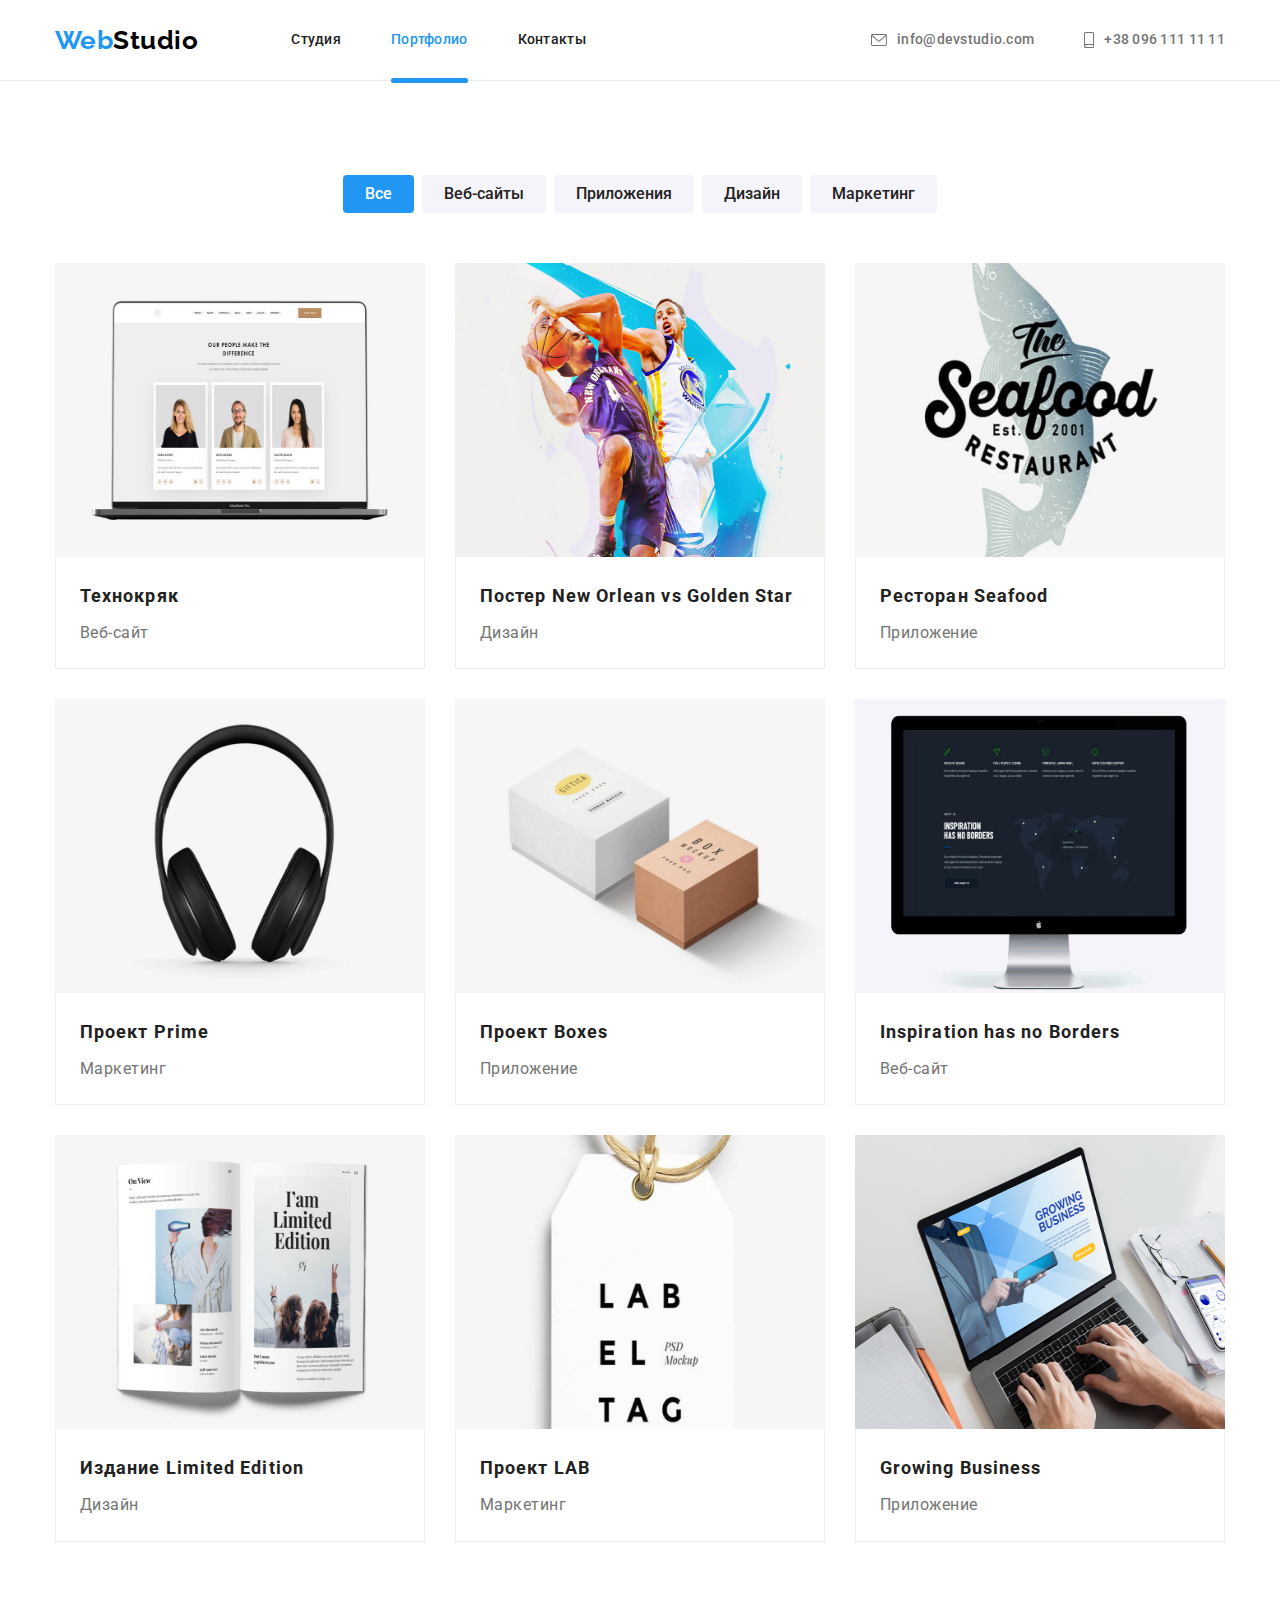
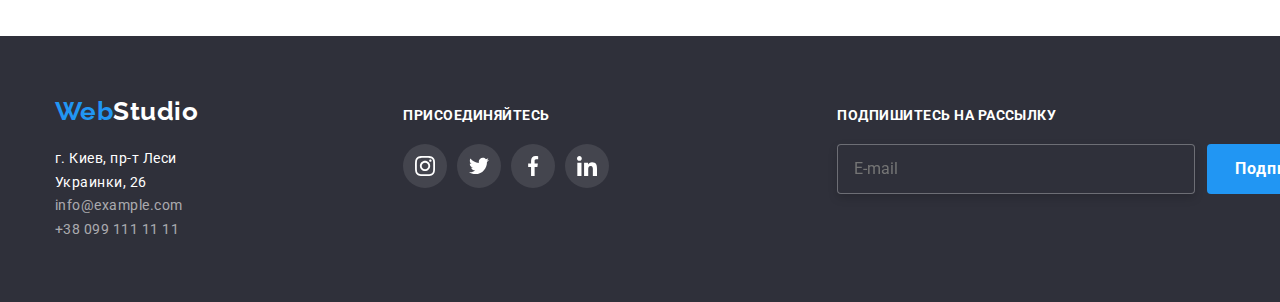
==== commit e675b1ea: "Adaptive header and footer" ====
--- a/portfolio.html
+++ b/portfolio.html
@@ -59,6 +59,61 @@
             >
           </li>
         </ul>
+        <button type="button" class="page-header__menu-open-btn">
+          <svg width="24" height="16">
+            <use href="./images/icons.svg#icon-menu"></use>
+          </svg>
+        </button>
+        <div class="mob-menu is-hidden">
+          <div class="container">
+            <div class="mob-menu__top">
+              <button type="button" class="page-header__close-btn">
+                <svg width="18" height="18">
+                  <use href="./images/icons.svg#icon-close-black"></use>
+                </svg>
+              </button>
+
+              <ul class="mob-menu__list list">
+                <li class="mob-menu__item">
+                  <a href="./index.html" class="mob-menu__link">Студия</a>
+                </li>
+                <li class="mob-menu__item">
+                  <a href="#" class="mob-menu__link mob-menu__link--current">Портфолио</a>
+                </li>
+                <li class="mob-menu__item">
+                  <a href="#" class="mob-menu__link">Контакты</a>
+                </li>
+              </ul>
+            </div>
+            <div class="mob-menu__bottom">
+              <ul class="mob-menu__contacts-list list">
+                <li>
+                  <a class="mob-menu__contact" href="mailto:info@devstudio.com">info@example.com</a>
+                </li>
+                <li>
+                  <a class="mob-menu__contact" href="tel:+380961111111">+38 099 111 11 11</a>
+                </li>
+              </ul>
+              <ul class="mob-menu__soc-list list">
+                <li class="mob-menu__soc-item">
+                  <a href="" class="mob-menu__soc-link">Instagram</a>
+                </li>
+                <li class="mob-menu__soc-separator">|</li>
+                <li class="mob-menu__soc-item">
+                  <a href="" class="mob-menu__soc-link">Twitter</a>
+                </li>
+                <li class="mob-menu__soc-separator">|</li>
+                <li class="mob-menu__soc-item">
+                  <a href="" class="mob-menu__soc-link">Facebook</a>
+                </li>
+                <li class="mob-menu__soc-separator">|</li>
+                <li class="mob-menu__soc-item">
+                  <a href="" class="mob-menu__soc-link">LinkedIn</a>
+                </li>
+              </ul>
+            </div>
+          </div>
+        </div>
       </div>
     </header>
 
@@ -409,5 +464,7 @@
         </form>
       </div>
     </footer>
+
+    <script src="./js/menu.js"></script>
   </body>
 </html>
--- a/css/main.min.css
+++ b/css/main.min.css
@@ -1 +1 @@
-body{background-color:#fff;color:#757575;font-family:Roboto,sans-serif;letter-spacing:.03em}a{text-decoration:none}address{font-style:normal}.list{list-style:none;padding:0;margin:0}h1,h2,h3,p{margin:0;padding:0}img{display:block}.section{padding-top:94px;padding-bottom:94px}.container{margin-left:auto;margin-right:auto;padding-left:15px;padding-right:15px;width:480px}@media screen and (min-width: 768px){.container{width:768px}}@media screen and (min-width: 1200px){.container{width:1200px}}.page-header__logo{margin-right:93px}.logo{color:#2196f3;font-family:Raleway,sans-serif;font-weight:700;font-size:26px;line-height:1.19}.logo__second-part{color:#000}.main-nav{display:flex;align-items:center}.page-header{border-bottom:1px solid #ececec}.page-header__container{display:flex;align-items:center}.site-nav{display:flex;column-gap:50px}.site-nav__link{color:#212121;font-weight:500;font-size:14px;line-height:1.4;letter-spacing:.02em;display:block;padding-top:32px;padding-bottom:32px;transition:color 250ms cubic-bezier(0.4, 0, 0.2, 1)}.site-nav__link:hover,.site-nav__link:focus{color:#2196f3}.site-nav__link--current{color:#2196f3}.site-nav__link--current{position:relative}.site-nav__link--current::after{content:"";position:absolute;left:0;bottom:-1px;display:block;width:100%;height:5px;border-radius:2px;background-color:#2196f3}.auth-nav{display:flex;margin-left:auto;column-gap:50px}.auth-nav__link{color:#757575;font-weight:500;font-size:14px;line-height:1.14;letter-spacing:.02em;padding-top:32px;padding-bottom:32px;display:flex;align-items:center;transition-property:color,fill;transition-duration:250ms;transition-timing-function:cubic-bezier(0.4, 0, 0.2, 1)}.auth-nav__link:hover,.auth-nav__link:focus{color:#2196f3;fill:currentColor}.auth-nav__icon{margin-right:10px;fill:currentColor}.hero-section{padding-top:118;padding-bottom:118px;max-width:480px;margin:0 auto;text-align:center;background-color:#2f303a;background-size:cover;background-position:center;background-repeat:no-repeat;background-image:linear-gradient(to right, rgba(47, 48, 58, 0.4), rgba(47, 48, 58, 0.4)),url(../images/header-img-mob.jpg)}@media(min-device-pixel-ratio: 2),(min-resolution: 192dpi),(min-resolution: 2dppx){.hero-section{background-image:linear-gradient(rgba(25, 28, 38, 0.2), rgba(25, 28, 38, 0.2)),url(../images/header-img-mob-2x.jpg)}}@media screen and (min-width: 768px){.hero-section{max-width:768px;background-image:linear-gradient(to right, rgba(47, 48, 58, 0.4), rgba(47, 48, 58, 0.4)),url(../images/header-img-tablet.jpg)}}@media screen and (min-width: 768px)and (min-device-pixel-ratio: 2),screen and (min-width: 768px)and (min-resolution: 192dpi),screen and (min-width: 768px)and (min-resolution: 2dppx){.hero-section{background-image:linear-gradient(to right, rgba(47, 48, 58, 0.4), rgba(47, 48, 58, 0.4)),url(../images/header-img-tablet-2x.jpg)}}@media screen and (min-width: 1200px){.hero-section{max-width:1600px;padding-top:200px;padding-bottom:200px;background-image:linear-gradient(to right, rgba(47, 48, 58, 0.4), rgba(47, 48, 58, 0.4)),url(../images/header-img-desktop.jpg)}}@media screen and (min-width: 1200px)and (min-device-pixel-ratio: 2),screen and (min-width: 1200px)and (min-resolution: 192dpi),screen and (min-width: 1200px)and (min-resolution: 2dppx){.hero-section{background-image:linear-gradient(to right, rgba(47, 48, 58, 0.4), rgba(47, 48, 58, 0.4)),url(../images/header-img-desktop-2x.jpg)}}.section-hero__title{color:#fff;font-weight:900;font-size:26px;line-height:1.61;letter-spacing:.06em;text-transform:uppercase;margin-bottom:30px}@media screen and (min-width: 1200px){.section-hero__title{font-size:44px;line-height:1.36}}.section-hero__button{color:#fff;background-color:#2196f3;font-weight:700;font-size:16px;line-height:1.9;letter-spacing:.06em;cursor:pointer;border:0;border-radius:4px;padding:10px 32px;display:inline-block;transition:background-color 250ms cubic-bezier(0.4, 0, 0.2, 1)}.section-hero__button:hover,.section-hero__button:focus{background-color:#188ce8}.feature-list{display:flex;column-gap:30px;flex-direction:column}@media screen and (min-width: 768px){.feature-list{flex-direction:row;flex-wrap:wrap;gap:30px}}@media screen and (min-width: 1200px){.feature-list{flex-direction:row;flex-wrap:nowrap}}@media screen and (min-width: 768px){.feature-list__item{flex-basis:calc((100% - 30px)/2)}}.feature-list__title{color:#212121;font-weight:700;font-size:14px;line-height:1.14;text-transform:uppercase;margin-bottom:10px}.feature-list__icon{display:flex;justify-content:center;align-items:center;background-color:#f5f4fa;border-radius:4px;margin-bottom:30px;height:120px}.feature-list__text{font-weight:400;font-size:14px;line-height:1.7}.work-section{display:none;padding-top:0}@media screen and (min-width: 1200px){.work-section{display:block}}.work-list{display:flex;column-gap:30px}.work-title{color:#212121;font-weight:700;font-size:36px;line-height:1.17;text-align:center;margin-bottom:50px}.work-list__item{position:relative}.work-list__name{position:absolute;bottom:0;left:0;width:100%;height:70px;padding:27px 80px;font-weight:700;font-size:14px;line-height:1.14;text-align:center;text-transform:uppercase;color:#fff;background-color:rgba(47,48,58,.8)}.team-section{background-color:#f5f4fa}.team-section__list{display:flex;gap:30px;flex-direction:column}@media screen and (min-width: 768px){.team-section__list{flex-direction:row;flex-wrap:wrap}}@media screen and (min-width: 1200px){.team-section__list{flex-direction:row;flex-wrap:nowrap}}.team-section__item{box-shadow:0px 1px 3px rgba(0,0,0,.12),0px 1px 1px rgba(0,0,0,.14),0px 2px 1px rgba(0,0,0,.2);border-radius:0px 0px 4px 4px}@media screen and (min-width: 768px){.team-section__item{flex-basis:calc((100% - 30px)/2)}}.team-section__info-block{padding-top:30px;padding-bottom:16px;background-color:#fff}.team-section__picture{width:450px}@media screen and (min-width: 768px){.team-section__picture{width:354px}}@media screen and (min-width: 1200px){.team-section__picture{width:270px}}.team-section__title{color:#212121;font-weight:700;font-size:36px;line-height:1.17;text-align:center;margin-bottom:50px}.team-section__info-title{color:#212121;font-weight:500;font-size:16px;line-height:1.2;text-align:center;margin-bottom:10px}.team-section__info-position{font-weight:400;font-size:16px;line-height:1.2;text-align:center;color:#757575}.soc-list{background-color:#fff;display:flex;justify-content:center;column-gap:10px;padding-bottom:30px}.soc-list__item{flex-basis:calc(100% - 40px)/4}.soc-list__link{width:44px;height:44px;background-color:#fff;border-radius:50%;display:flex;align-items:center;justify-content:center;fill:#afb1b8;transition-property:background-color,fill;transition-duration:250ms;transition-timing-function:cubic-bezier(0.4, 0, 0.2, 1)}.soc-list__link:hover,.soc-list__link:focus{background-color:#2196f3;fill:#fff}.clients-section__list{display:flex;margin:0;padding:0;gap:30px;justify-content:center;flex-wrap:wrap}@media screen and (min-width: 1200px){.clients-section__list{flex-wrap:nowrap}}.clients-section__item{display:flex;justify-content:center;align-items:center;height:92px;border:1px solid #afb1b8;border-radius:4px;transition-property:border-color,fill;transition-duration:250ms;transition-timing-function:cubic-bezier(0.4, 0, 0.2, 1);flex-basis:calc((100% - 30px)/2)}@media screen and (min-width: 768px){.clients-section__item{flex-basis:calc((100% - 30px)/3)}}@media screen and (min-width: 1200px){.clients-section__item{flex-basis:calc((100% - 30px)/6)}}.clients-section__item:hover,.clients-section__item:focus{border-color:#2196f3;fill:#2196f3}.clients-section__title{color:#212121;font-weight:700;font-size:36px;line-height:1.17;text-align:center;margin-bottom:50px}.clients-section__link{display:flex;justify-content:center;align-items:center;width:100%;height:100%;color:#afb1b8;fill:#afb1b8;transition-property:border-color,fill;transition-duration:250ms;transition-timing-function:cubic-bezier(0.4, 0, 0.2, 1)}.clients-section__link:hover,.clients-section__link:focus{border-color:#2196f3;fill:#2196f3}.clients-section__icon{width:106px;height:60px}.footer-logo{margin-right:70px}.footer-logo__first{color:#2196f3;font-family:Raleway,sans-serif;font-weight:700;font-size:26px;line-height:1.19;display:inline-block;margin-bottom:20px}.footer-logo__second{color:#fff}footer{background-color:#2f303a;padding-top:60px;padding-bottom:60px}footer .container{display:flex;justify-content:flex-start;align-items:flex-start}.footer-list__address{color:#fff;font-weight:400;font-size:14px;line-height:1.7}.footer-list__link{color:rgba(255,255,255,.6);font-weight:400;font-size:14px;line-height:1.7;transition:color 250ms cubic-bezier(0.4, 0, 0.2, 1)}.footer-list__link:hover,.footer-list__link:focus{color:#2196f3}.footer-soc-link{margin-right:93px}.footer-soc-link__title{color:#fff;font-weight:700;font-size:14px;line-height:1.14;text-transform:uppercase;margin-top:12px;margin-bottom:20px}.footer-soc-link__list{display:flex;column-gap:10px}.footer-soc-link__item{padding:12px;background-color:rgba(255,255,255,.1);border-radius:50%;transition:background-color 250ms cubic-bezier(0.4, 0, 0.2, 1)}.footer-soc-link__item:hover,.footer-soc-link__item:hover{background-color:#2196f3}.footer-soc-link__icon{fill:#fff;display:block}.form-subscription__title{color:#fff;font-weight:700;font-size:14px;line-height:1.14;text-transform:uppercase;margin-top:12px;margin-bottom:20px}.form-subscription__email{display:flex}.form-subscription__input{color:rgba(255,255,255,.6);width:358px;height:50px;border:1px solid rgba(255,255,255,.3);border-radius:4px;filter:drop-shadow(0px 4px 4px rgba(0, 0, 0, 0.15));background-color:#2f303a;padding-left:16px;margin-right:12px;outline:none;transition-property:box-shadow,border-color;transition-duration:250ms;transition-timing-function:cubic-bezier(0.4, 0, 0.2, 1)}.form-subscription__input:hover,.form-subscription__input:focus{border-color:#2196f3}.form-subscription__btn{display:flex;width:200px;height:50px;padding:10px 28px;color:#fff;background-color:#2196f3;font-weight:700;font-size:16px;line-height:1.88;align-items:center;text-align:center;letter-spacing:.06em;border-radius:4px;border:0;cursor:pointer;transition:box-shadow 250ms cubic-bezier(0.4, 0, 0.2, 1)}.form-subscription__btn:hover,.form-subscription__btn:focus{box-shadow:0px 4px 4px rgba(0,0,0,.15)}.form-subscription__btn-icon{margin-left:10px}.backdrop{position:fixed;top:0;left:0;width:100%;height:100%;background-color:rgba(0,0,0,.2);transition:opacity 250ms cubic-bezier(0.4, 0, 0.2, 1)}.backdrop.is-hidden{opacity:0;pointer-events:none}.modal{position:absolute;top:50%;left:50%;transform:translate(-50%, -50%);transition:transform 250ms linear;width:528px;height:581px;background-color:#fff;box-shadow:0px 1px 3px rgba(0,0,0,.12),0px 1px 1px rgba(0,0,0,.14),0px 2px 1px rgba(0,0,0,.2);border-radius:4px;padding:40px}.backdrop.is-hidden .modal{transform:translate(-50%, -100%)}.modal-close-btn{position:absolute;width:30px;height:30px;top:8px;right:8px;border:1px solid #757575;border-radius:50%;background-color:rgba(0,0,0,0);cursor:pointer;display:flex;align-items:center;justify-content:center;padding:0;transition:fill 250ms cubic-bezier(0.4, 0, 0.2, 1)}.modal-close-btn:hover,.modal-close-btn:focus{fill:#188ce8}.backdrop-close-icon{display:block;left:0px;top:0px}.modal-title{font-weight:700;font-size:20px;line-height:1.15;text-align:center;color:#212121;padding-top:2px;padding-bottom:12px}.modal-input{width:448px;height:40px;border:1px solid rgba(33,33,33,.2);border-radius:4px;outline:none;padding-left:42px;cursor:pointer;transition:border-color 250ms cubic-bezier(0.4, 0, 0.2, 1)}.modal-input:focus{border-color:#2196f3}.modal-input:focus+.form-icon{fill:#2196f3}.modal-label{font-weight:400;font-size:12px;line-height:1.17;letter-spacing:.01em;color:#757575;margin-bottom:4px}.modal-btn{display:block;margin:0 auto;width:200px;height:50px;color:#fff;background-color:#2196f3;font-weight:700;line-height:1.88;align-items:center;text-align:center;letter-spacing:.06em;border:0;margin-top:30px;cursor:pointer;box-shadow:0px 4px 4px rgba(0,0,0,.15);border-radius:4px;transition:background-color 250ms cubic-bezier(0.4, 0, 0.2, 1)}.modal-btn:hover,.modal-btn:focus{background-color:#188ce8}.form-field{display:flex;flex-direction:column}.form-field:not(:last-of-type){margin-bottom:10px}.form-field:last-of-type{margin-bottom:20px}.form-input-group{position:relative}.form-icon{position:absolute;left:12px;top:50%;transform:translateY(-50%);transition:fill 250ms cubic-bezier(0.4, 0, 0.2, 1)}.form-textarea{width:448px;height:120px;resize:none;border:1px solid rgba(33,33,33,.2);border-radius:4px;color:rgba(117,117,117,.5);padding:12px 16px;font-size:14px;line-height:1.14;letter-spacing:.01em;cursor:pointer;outline:none}.form-textarea:focus{border:1px solid #2196f3}.form-textarea::placeholder{color:rgba(117,117,117,.5)}.checkbox-text{font-size:14px;line-height:1.71;color:#757575}.checkbox-link{font-size:14px;line-height:1.71;color:#2196f3;text-decoration:underline}.checkbox{position:absolute;width:1px;height:1px;margin:-1px;border:0;padding:0;clip:rect(0 0 0 0);overflow:hidden}.checkbox:checked+.icon{border-color:#2196f3;background-color:#2196f3}.icon{border:2px solid #212121;border-radius:2px;margin-right:7px}.label-field{display:flex;align-items:center;justify-content:center}.filter-section__list{margin-bottom:50px;display:flex;column-gap:8px;flex-wrap:wrap;justify-content:flex-start}@media screen and (min-width: 768px){.filter-section__list{justify-content:center}}.filter-section__button{color:#212121;background-color:#f5f4fa;font-weight:500;font-size:16px;line-height:1.6;text-align:center;font-family:inherit;display:inline-block;padding:6px 22px;border-radius:4px;border:0;transition:box-shadow 250ms cubic-bezier(0.4, 0, 0.2, 1)}.filter-section__button:hover,.filter-section__button:focus{box-shadow:0px 3px 1px rgba(0,0,0,.1),0px 1px 2px rgba(0,0,0,.08),0px 2px 2px rgba(0,0,0,.12)}.filter-section__button--active{color:#fff;background-color:#2196f3}.project-list{display:flex;flex-wrap:wrap;gap:30px}.project-picture{width:450px;height:294px}@media screen and (min-width: 768px){.project-picture{width:354px}}@media screen and (min-width: 1200px){.project-picture{width:370px}}.project-list__item{transition:box-shadow 250ms cubic-bezier(0.4, 0, 0.2, 1)}@media screen and (min-width: 768px){.project-list__item{flex-basis:calc((100% - 30px)/2)}}@media screen and (min-width: 1200px){.project-list__item{flex-basis:calc((100% - 60px)/3)}}.project-list__item:hover,.project-list__item:focus{box-shadow:0px 1px 1px rgba(0,0,0,.12),0px 4px 4px rgba(0,0,0,.06),1px 4px 6px rgba(0,0,0,.16)}.project-list__item:nth-child(3n){margin-right:0}.project-list__item:nth-last-child(-n+3){margin-bottom:0}.project-list__item:hover .project-list__picture-overlay{transform:translateY(0)}.project-list__info-block{border:1px solid #eee;border-top-color:rgba(0,0,0,0);padding:20px 24px}.project-list__info-name{color:#212121;font-weight:700;font-size:18px;line-height:2;letter-spacing:.06em;margin-bottom:4px}.project-list__info-description{color:#757575;font-weight:400;font-size:16px;line-height:1.9}.project-list__picture-block{position:relative;overflow:hidden}.project-list__picture-overlay{position:absolute;transform:translateY(100%);transition:transform 250ms cubic-bezier(0.4, 0, 0.2, 1);bottom:0;width:100%;height:100%;padding:63px 24px;background-color:rgba(33,150,243,.9)}.project-list__text-overlay{font-weight:400;font-size:18px;line-height:1.56;color:#fff}/*# sourceMappingURL=main.min.css.map */+body{background-color:#fff;color:#757575;font-family:Roboto,sans-serif;letter-spacing:.03em}a{text-decoration:none}address{font-style:normal}.list{list-style:none;padding:0;margin:0}h1,h2,h3,p{margin:0;padding:0}img{display:block}.section{padding-top:94px;padding-bottom:94px}.container{margin-left:auto;margin-right:auto;padding-left:15px;padding-right:15px;width:480px}@media screen and (min-width: 768px){.container{width:768px}}@media screen and (min-width: 1200px){.container{width:1200px}}.is-hidden{visibility:hidden;opacity:0;pointer-events:none}.page-header__logo{margin-right:93px}.logo{color:#2196f3;font-family:Raleway,sans-serif;font-weight:700;font-size:26px;line-height:1.19}.logo__second-part{color:#000}.main-nav{display:flex;align-items:center}.page-header{border-bottom:1px solid #ececec}.page-header__container{display:flex;justify-content:space-between;align-items:center;height:60px}@media screen and (min-width: 768px){.page-header__container{height:80px;justify-content:flex-start}}.site-nav{display:none}@media screen and (min-width: 768px){.site-nav{display:flex;column-gap:50px}}.site-nav__link{color:#212121;font-weight:500;font-size:14px;line-height:1.4;letter-spacing:.02em;display:block;padding-top:32px;padding-bottom:32px;transition:color 250ms cubic-bezier(0.4, 0, 0.2, 1)}.site-nav__link:hover,.site-nav__link:focus{color:#2196f3}.site-nav__link--current{color:#2196f3}.site-nav__link--current{position:relative}.site-nav__link--current::after{content:"";position:absolute;left:0;bottom:-1px;display:block;width:100%;height:5px;border-radius:2px;background-color:#2196f3}.auth-nav{display:none}@media screen and (min-width: 768px){.auth-nav{display:flex;margin-left:auto;column-gap:50px;flex-direction:column;row-gap:10px}}@media screen and (min-width: 1200px){.auth-nav{flex-direction:row}}.auth-nav__link{color:#757575;font-weight:500;font-size:14px;line-height:1.14;letter-spacing:.02em;display:flex;align-items:center;transition-property:color,fill;transition-duration:250ms;transition-timing-function:cubic-bezier(0.4, 0, 0.2, 1)}.auth-nav__link:hover,.auth-nav__link:focus{color:#2196f3;fill:currentColor}.auth-nav__icon{margin-right:10px;fill:currentColor}.hero-section{padding-top:118;padding-bottom:118px;max-width:480px;margin:0 auto;text-align:center;background-color:#2f303a;background-size:cover;background-position:center;background-repeat:no-repeat;background-image:linear-gradient(to right, rgba(47, 48, 58, 0.4), rgba(47, 48, 58, 0.4)),url(../images/header-img-mob.jpg)}@media(min-device-pixel-ratio: 2),(min-resolution: 192dpi),(min-resolution: 2dppx){.hero-section{background-image:linear-gradient(rgba(25, 28, 38, 0.2), rgba(25, 28, 38, 0.2)),url(../images/header-img-mob-2x.jpg)}}@media screen and (min-width: 768px){.hero-section{max-width:768px;background-image:linear-gradient(to right, rgba(47, 48, 58, 0.4), rgba(47, 48, 58, 0.4)),url(../images/header-img-tablet.jpg)}}@media screen and (min-width: 768px)and (min-device-pixel-ratio: 2),screen and (min-width: 768px)and (min-resolution: 192dpi),screen and (min-width: 768px)and (min-resolution: 2dppx){.hero-section{background-image:linear-gradient(to right, rgba(47, 48, 58, 0.4), rgba(47, 48, 58, 0.4)),url(../images/header-img-tablet-2x.jpg)}}@media screen and (min-width: 1200px){.hero-section{max-width:1600px;padding-top:200px;padding-bottom:200px;background-image:linear-gradient(to right, rgba(47, 48, 58, 0.4), rgba(47, 48, 58, 0.4)),url(../images/header-img-desktop.jpg)}}@media screen and (min-width: 1200px)and (min-device-pixel-ratio: 2),screen and (min-width: 1200px)and (min-resolution: 192dpi),screen and (min-width: 1200px)and (min-resolution: 2dppx){.hero-section{background-image:linear-gradient(to right, rgba(47, 48, 58, 0.4), rgba(47, 48, 58, 0.4)),url(../images/header-img-desktop-2x.jpg)}}.section-hero__title{color:#fff;font-weight:900;font-size:26px;line-height:1.61;letter-spacing:.06em;text-transform:uppercase;margin-bottom:30px}@media screen and (min-width: 1200px){.section-hero__title{font-size:44px;line-height:1.36}}.section-hero__button{color:#fff;background-color:#2196f3;font-weight:700;font-size:16px;line-height:1.9;letter-spacing:.06em;cursor:pointer;border:0;border-radius:4px;padding:10px 32px;display:inline-block;transition:background-color 250ms cubic-bezier(0.4, 0, 0.2, 1)}.section-hero__button:hover,.section-hero__button:focus{background-color:#188ce8}.feature-list{display:flex;column-gap:30px;flex-direction:column}@media screen and (min-width: 768px){.feature-list{flex-direction:row;flex-wrap:wrap;gap:30px}}@media screen and (min-width: 1200px){.feature-list{flex-direction:row;flex-wrap:nowrap}}@media screen and (min-width: 768px){.feature-list__item{flex-basis:calc((100% - 30px)/2)}}.feature-list__title{color:#212121;font-weight:700;font-size:14px;line-height:1.14;text-transform:uppercase;margin-bottom:10px}.feature-list__icon{display:flex;justify-content:center;align-items:center;background-color:#f5f4fa;border-radius:4px;margin-bottom:30px;height:120px}.feature-list__text{font-weight:400;font-size:14px;line-height:1.7}.work-section{display:none;padding-top:0}@media screen and (min-width: 1200px){.work-section{display:block}}.work-list{display:flex;column-gap:30px}.work-title{color:#212121;font-weight:700;font-size:36px;line-height:1.17;text-align:center;margin-bottom:50px}.work-list__item{position:relative}.work-list__name{position:absolute;bottom:0;left:0;width:100%;height:70px;padding:27px 80px;font-weight:700;font-size:14px;line-height:1.14;text-align:center;text-transform:uppercase;color:#fff;background-color:rgba(47,48,58,.8)}.team-section{background-color:#f5f4fa}.team-section__list{display:flex;gap:30px;flex-direction:column}@media screen and (min-width: 768px){.team-section__list{flex-direction:row;flex-wrap:wrap}}@media screen and (min-width: 1200px){.team-section__list{flex-direction:row;flex-wrap:nowrap}}.team-section__item{box-shadow:0px 1px 3px rgba(0,0,0,.12),0px 1px 1px rgba(0,0,0,.14),0px 2px 1px rgba(0,0,0,.2);border-radius:0px 0px 4px 4px}@media screen and (min-width: 768px){.team-section__item{flex-basis:calc((100% - 30px)/2)}}.team-section__info-block{padding-top:30px;padding-bottom:16px;background-color:#fff}.team-section__picture{width:450px}@media screen and (min-width: 768px){.team-section__picture{width:354px}}@media screen and (min-width: 1200px){.team-section__picture{width:270px}}.team-section__title{color:#212121;font-weight:700;font-size:36px;line-height:1.17;text-align:center;margin-bottom:50px}.team-section__info-title{color:#212121;font-weight:500;font-size:16px;line-height:1.2;text-align:center;margin-bottom:10px}.team-section__info-position{font-weight:400;font-size:16px;line-height:1.2;text-align:center;color:#757575}.soc-list{background-color:#fff;display:flex;justify-content:center;column-gap:10px;padding-bottom:30px}.soc-list__item{flex-basis:calc(100% - 40px)/4}.soc-list__link{width:44px;height:44px;background-color:#fff;border-radius:50%;display:flex;align-items:center;justify-content:center;fill:#afb1b8;transition-property:background-color,fill;transition-duration:250ms;transition-timing-function:cubic-bezier(0.4, 0, 0.2, 1)}.soc-list__link:hover,.soc-list__link:focus{background-color:#2196f3;fill:#fff}.clients-section__list{display:flex;margin:0;padding:0;gap:30px;justify-content:center;flex-wrap:wrap}@media screen and (min-width: 1200px){.clients-section__list{flex-wrap:nowrap}}.clients-section__item{display:flex;justify-content:center;align-items:center;height:92px;border:1px solid #afb1b8;border-radius:4px;transition-property:border-color,fill;transition-duration:250ms;transition-timing-function:cubic-bezier(0.4, 0, 0.2, 1);flex-basis:calc((100% - 30px)/2)}@media screen and (min-width: 768px){.clients-section__item{flex-basis:calc((100% - 30px)/3)}}@media screen and (min-width: 1200px){.clients-section__item{flex-basis:calc((100% - 30px)/6)}}.clients-section__item:hover,.clients-section__item:focus{border-color:#2196f3;fill:#2196f3}.clients-section__title{color:#212121;font-weight:700;font-size:36px;line-height:1.17;text-align:center;margin-bottom:50px}.clients-section__link{display:flex;justify-content:center;align-items:center;width:100%;height:100%;color:#afb1b8;fill:#afb1b8;transition-property:border-color,fill;transition-duration:250ms;transition-timing-function:cubic-bezier(0.4, 0, 0.2, 1)}.clients-section__link:hover,.clients-section__link:focus{border-color:#2196f3;fill:#2196f3}.clients-section__icon{width:106px;height:60px}.footer-logo{display:flex;flex-direction:column;align-items:center;margin-bottom:20px}@media screen and (min-width: 1200px){.footer-logo{display:block;margin-right:70px;margin-bottom:0px}}.footer-logo__first{color:#2196f3;font-family:Raleway,sans-serif;font-weight:700;font-size:26px;line-height:1.19;display:inline-block;margin-bottom:20px}.footer-logo__second{color:#fff}footer{background-color:#2f303a;padding-top:60px;padding-bottom:60px}footer .container{display:flex;align-items:center;flex-direction:column}@media screen and (min-width: 768px){footer .container{justify-content:center;flex-direction:row;flex-wrap:wrap;column-gap:135px;row-gap:60px}}@media screen and (min-width: 1200px){footer .container{justify-content:flex-start;align-items:flex-start;flex-direction:row;flex-wrap:nowrap}}.footer-list{display:flex;flex-direction:column;align-items:center}@media screen and (min-width: 1200px){.footer-list{display:block}}.footer-list__address{color:#fff;font-weight:400;font-size:14px;line-height:1.7}.footer-list__link{color:rgba(255,255,255,.6);font-weight:400;font-size:14px;line-height:1.7;transition:color 250ms cubic-bezier(0.4, 0, 0.2, 1)}.footer-list__link:hover,.footer-list__link:focus{color:#2196f3}.footer-soc-link{margin-bottom:20px}@media screen and (min-width: 1200px){.footer-soc-link{margin-bottom:0px;margin-right:93px}}.footer-soc-link__title{color:#fff;font-weight:700;font-size:14px;line-height:1.14;text-transform:uppercase;margin-top:12px;margin-bottom:20px;text-align:center}@media screen and (min-width: 1200px){.footer-soc-link__title{text-align:start}}.footer-soc-link__list{display:flex;column-gap:10px}.footer-soc-link__item{padding:12px;background-color:rgba(255,255,255,.1);border-radius:50%;transition:background-color 250ms cubic-bezier(0.4, 0, 0.2, 1)}.footer-soc-link__item:hover,.footer-soc-link__item:hover{background-color:#2196f3}.footer-soc-link__icon{fill:#fff;display:block}.form-subscription{display:flex;flex-direction:column;align-items:center}@media screen and (min-width: 1200px){.form-subscription{display:block}}.form-subscription__title{color:#fff;font-weight:700;font-size:14px;line-height:1.14;text-transform:uppercase;margin-top:12px;margin-bottom:20px}.form-subscription__email{display:flex;flex-direction:column;align-items:center;gap:20px}@media screen and (min-width: 1200px){.form-subscription__email{flex-direction:row;align-items:stretch;gap:0px}}.form-subscription__input{color:rgba(255,255,255,.6);width:358px;height:50px;border:1px solid rgba(255,255,255,.3);border-radius:4px;filter:drop-shadow(0px 4px 4px rgba(0, 0, 0, 0.15));background-color:#2f303a;padding-left:16px;margin-right:12px;outline:none;transition-property:box-shadow,border-color;transition-duration:250ms;transition-timing-function:cubic-bezier(0.4, 0, 0.2, 1)}.form-subscription__input:hover,.form-subscription__input:focus{border-color:#2196f3}.form-subscription__btn{display:flex;width:200px;height:50px;padding:10px 28px;color:#fff;background-color:#2196f3;font-weight:700;font-size:16px;line-height:1.88;align-items:center;text-align:center;letter-spacing:.06em;border-radius:4px;border:0;cursor:pointer;transition:box-shadow 250ms cubic-bezier(0.4, 0, 0.2, 1)}.form-subscription__btn:hover,.form-subscription__btn:focus{box-shadow:0px 4px 4px rgba(0,0,0,.15)}.form-subscription__btn-icon{margin-left:10px}.backdrop{position:fixed;top:0;left:0;width:100%;height:100%;background-color:rgba(0,0,0,.2);transition:opacity 250ms cubic-bezier(0.4, 0, 0.2, 1)}.backdrop.is-hidden{opacity:0;pointer-events:none}.modal{position:absolute;top:50%;left:50%;transform:translate(-50%, -50%);transition:transform 250ms linear;width:528px;height:581px;background-color:#fff;box-shadow:0px 1px 3px rgba(0,0,0,.12),0px 1px 1px rgba(0,0,0,.14),0px 2px 1px rgba(0,0,0,.2);border-radius:4px;padding:40px}.backdrop.is-hidden .modal{transform:translate(-50%, -100%)}.modal-close-btn{position:absolute;width:30px;height:30px;top:8px;right:8px;border:1px solid #757575;border-radius:50%;background-color:rgba(0,0,0,0);cursor:pointer;display:flex;align-items:center;justify-content:center;padding:0;transition:fill 250ms cubic-bezier(0.4, 0, 0.2, 1)}.modal-close-btn:hover,.modal-close-btn:focus{fill:#188ce8}.backdrop-close-icon{display:block;left:0px;top:0px}.modal-title{font-weight:700;font-size:20px;line-height:1.15;text-align:center;color:#212121;padding-top:2px;padding-bottom:12px}.modal-input{width:448px;height:40px;border:1px solid rgba(33,33,33,.2);border-radius:4px;outline:none;padding-left:42px;cursor:pointer;transition:border-color 250ms cubic-bezier(0.4, 0, 0.2, 1)}.modal-input:focus{border-color:#2196f3}.modal-input:focus+.form-icon{fill:#2196f3}.modal-label{font-weight:400;font-size:12px;line-height:1.17;letter-spacing:.01em;color:#757575;margin-bottom:4px}.modal-btn{display:block;margin:0 auto;width:200px;height:50px;color:#fff;background-color:#2196f3;font-weight:700;line-height:1.88;align-items:center;text-align:center;letter-spacing:.06em;border:0;margin-top:30px;cursor:pointer;box-shadow:0px 4px 4px rgba(0,0,0,.15);border-radius:4px;transition:background-color 250ms cubic-bezier(0.4, 0, 0.2, 1)}.modal-btn:hover,.modal-btn:focus{background-color:#188ce8}.form-field{display:flex;flex-direction:column}.form-field:not(:last-of-type){margin-bottom:10px}.form-field:last-of-type{margin-bottom:20px}.form-input-group{position:relative}.form-icon{position:absolute;left:12px;top:50%;transform:translateY(-50%);transition:fill 250ms cubic-bezier(0.4, 0, 0.2, 1)}.form-textarea{width:448px;height:120px;resize:none;border:1px solid rgba(33,33,33,.2);border-radius:4px;color:rgba(117,117,117,.5);padding:12px 16px;font-size:14px;line-height:1.14;letter-spacing:.01em;cursor:pointer;outline:none}.form-textarea:focus{border:1px solid #2196f3}.form-textarea::placeholder{color:rgba(117,117,117,.5)}.checkbox-text{font-size:14px;line-height:1.71;color:#757575}.checkbox-link{font-size:14px;line-height:1.71;color:#2196f3;text-decoration:underline}.checkbox{position:absolute;width:1px;height:1px;margin:-1px;border:0;padding:0;clip:rect(0 0 0 0);overflow:hidden}.checkbox:checked+.icon{border-color:#2196f3;background-color:#2196f3}.icon{border:2px solid #212121;border-radius:2px;margin-right:7px}.label-field{display:flex;align-items:center;justify-content:center}.filter-section__list{margin-bottom:50px;display:flex;column-gap:8px;flex-wrap:wrap;justify-content:flex-start}@media screen and (min-width: 768px){.filter-section__list{justify-content:center}}.filter-section__button{color:#212121;background-color:#f5f4fa;font-weight:500;font-size:16px;line-height:1.6;text-align:center;font-family:inherit;display:inline-block;padding:6px 22px;border-radius:4px;border:0;transition:box-shadow 250ms cubic-bezier(0.4, 0, 0.2, 1)}.filter-section__button:hover,.filter-section__button:focus{box-shadow:0px 3px 1px rgba(0,0,0,.1),0px 1px 2px rgba(0,0,0,.08),0px 2px 2px rgba(0,0,0,.12)}.filter-section__button--active{color:#fff;background-color:#2196f3}.project-list{display:flex;flex-wrap:wrap;gap:30px}.project-picture{width:450px;height:294px}@media screen and (min-width: 768px){.project-picture{width:354px}}@media screen and (min-width: 1200px){.project-picture{width:370px}}.project-list__item{transition:box-shadow 250ms cubic-bezier(0.4, 0, 0.2, 1)}@media screen and (min-width: 768px){.project-list__item{flex-basis:calc((100% - 30px)/2)}}@media screen and (min-width: 1200px){.project-list__item{flex-basis:calc((100% - 60px)/3)}}.project-list__item:hover,.project-list__item:focus{box-shadow:0px 1px 1px rgba(0,0,0,.12),0px 4px 4px rgba(0,0,0,.06),1px 4px 6px rgba(0,0,0,.16)}.project-list__item:nth-child(3n){margin-right:0}.project-list__item:nth-last-child(-n+3){margin-bottom:0}.project-list__item:hover .project-list__picture-overlay{transform:translateY(0)}.project-list__info-block{border:1px solid #eee;border-top-color:rgba(0,0,0,0);padding:20px 24px}.project-list__info-name{color:#212121;font-weight:700;font-size:18px;line-height:2;letter-spacing:.06em;margin-bottom:4px}.project-list__info-description{color:#757575;font-weight:400;font-size:16px;line-height:1.9}.project-list__picture-block{position:relative;overflow:hidden}.project-list__picture-overlay{position:absolute;transform:translateY(100%);transition:transform 250ms cubic-bezier(0.4, 0, 0.2, 1);bottom:0;width:100%;height:100%;padding:63px 24px;background-color:rgba(33,150,243,.9)}.project-list__text-overlay{font-weight:400;font-size:18px;line-height:1.56;color:#fff}.page-header__menu-open-btn{display:flex;justify-content:center;align-items:center;width:40px;height:40px}@media screen and (min-width: 768px){.page-header__menu-open-btn{display:none}}.page-header__menu-open-btn:hover,.page-header__menu-open-btn:focus{fill:#2196f3}.page-header__close-btn{display:flex;justify-content:center;align-items:center;width:40px;height:40px;margin-left:auto}@media screen and (min-width: 768px){.page-header__close-btn{display:none}}.page-header__close-btn:hover,.page-header__close-btn:focus{fill:#2196f3}.mob-menu{position:fixed;top:0;left:0;z-index:1;background-color:#fff;width:100vw;height:100vh;padding-top:10px;padding-bottom:48px}@media screen and (min-width: 768px){.mob-menu{display:none}}.mob-menu .container{display:flex;flex-direction:column;justify-content:space-between;height:100%;overflow-y:auto}.mob-menu__list{display:flex;flex-direction:column;gap:32px}.mob-menu__link{color:#212121;font-weight:500;font-size:40px;line-height:1.17;text-align:center;letter-spacing:.02em;transition:color 250ms cubic-bezier(0.4, 0, 0.2, 1)}.mob-menu__link:hover,.mob-menu__link:focus{color:#2196f3}.mob-menu__link--current{color:#2196f3}.mob-menu__contacts-list{display:flex;flex-direction:column;row-gap:32px;margin-bottom:64px}.mob-menu__soc-list{display:flex;gap:10px}/*# sourceMappingURL=main.min.css.map */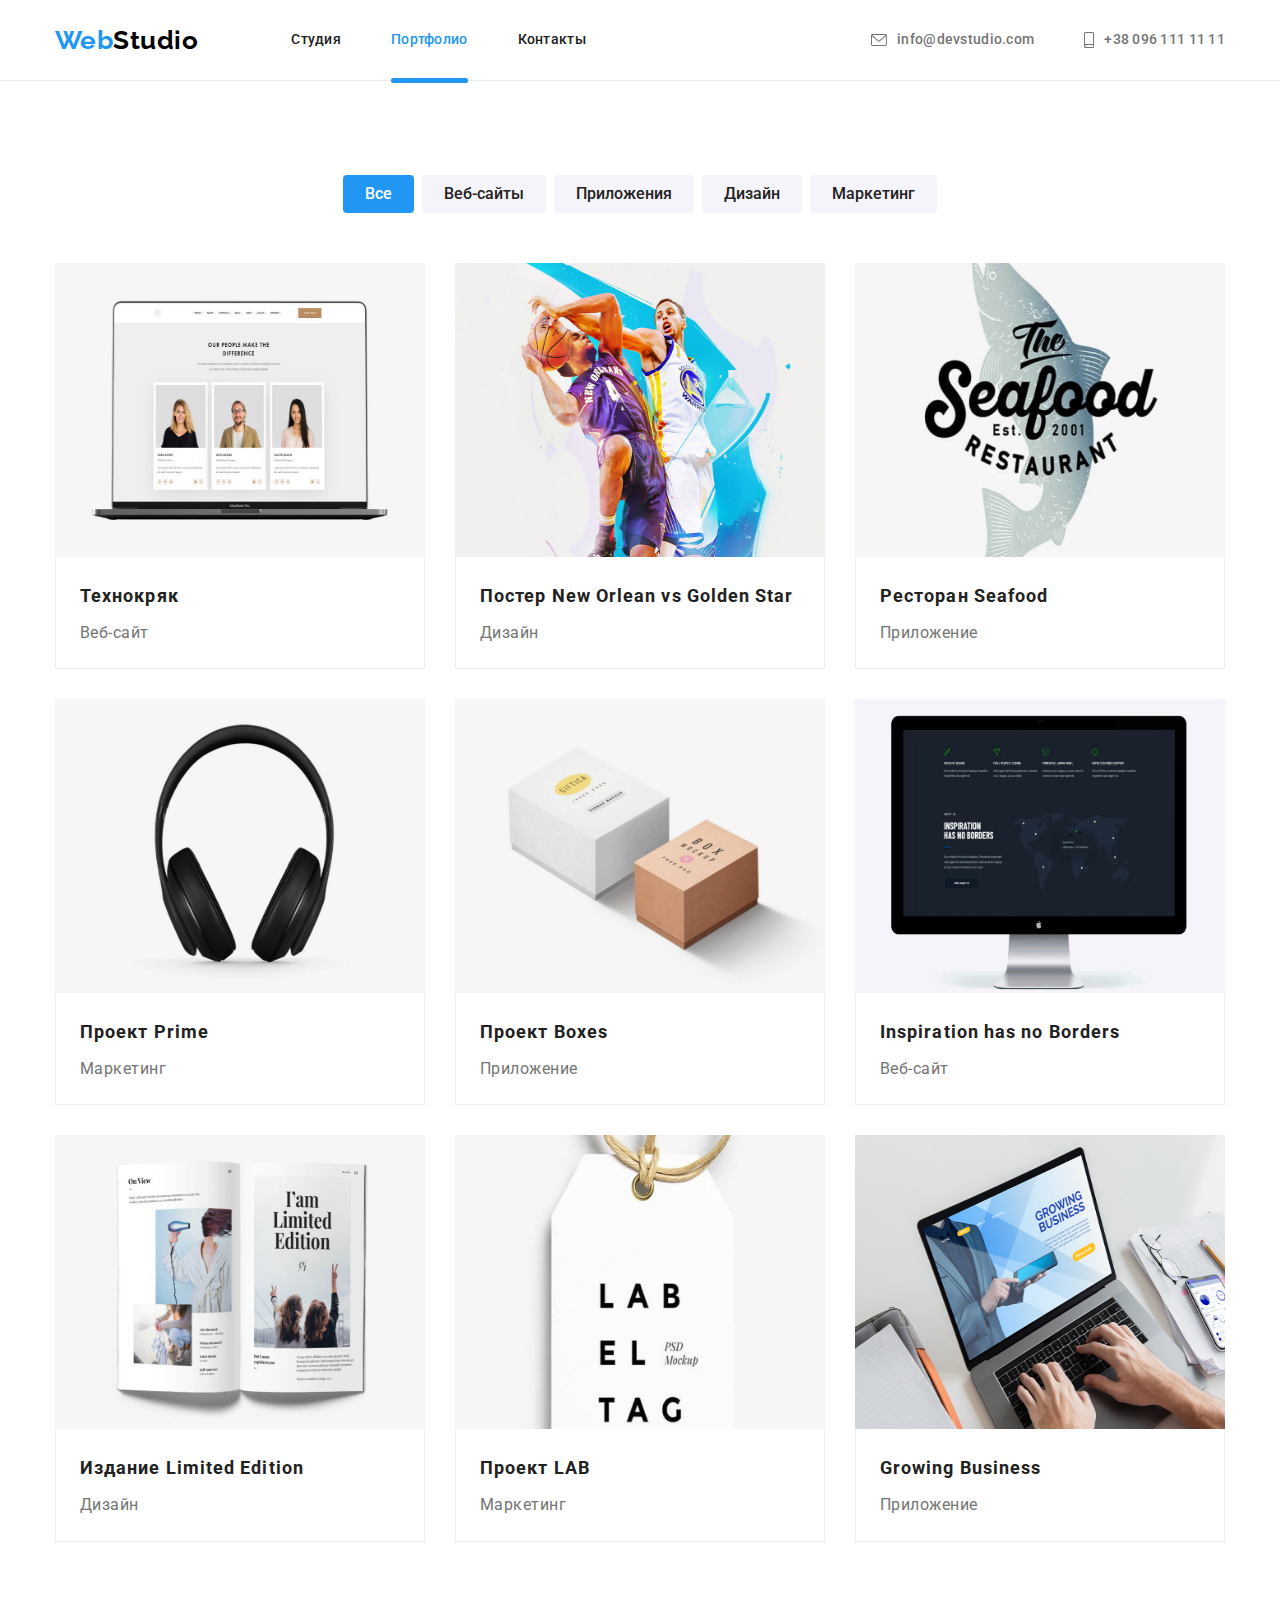
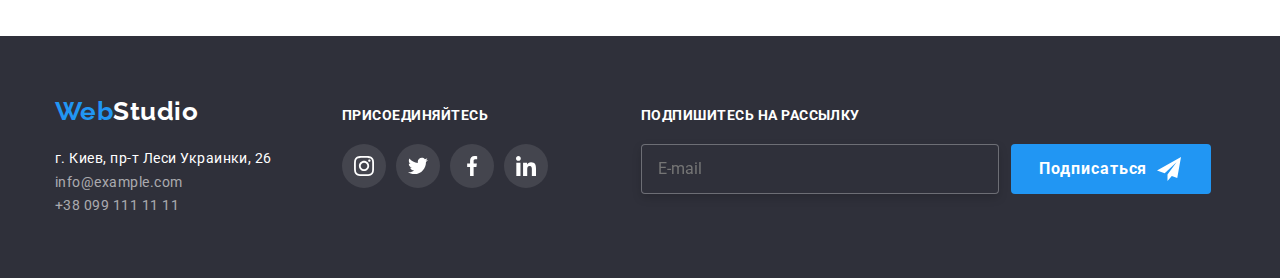
==== commit c63b60db: "changes styles" ====
--- a/portfolio.html
+++ b/portfolio.html
@@ -88,10 +88,10 @@
             <div class="mob-menu__bottom">
               <ul class="mob-menu__contacts-list list">
                 <li>
-                  <a class="mob-menu__contact" href="mailto:info@devstudio.com">info@example.com</a>
+                  <a class="mob-menu__contact-tel" href="tel:+380961111111">+38 099 111 11 11</a>
                 </li>
                 <li>
-                  <a class="mob-menu__contact" href="tel:+380961111111">+38 099 111 11 11</a>
+                  <a class="mob-menu__contact-email" href="mailto:info@devstudio.com">info@example.com</a>
                 </li>
               </ul>
               <ul class="mob-menu__soc-list list">
--- a/css/main.min.css
+++ b/css/main.min.css
@@ -1 +1 @@
-body{background-color:#fff;color:#757575;font-family:Roboto,sans-serif;letter-spacing:.03em}a{text-decoration:none}address{font-style:normal}.list{list-style:none;padding:0;margin:0}h1,h2,h3,p{margin:0;padding:0}img{display:block}.section{padding-top:94px;padding-bottom:94px}.container{margin-left:auto;margin-right:auto;padding-left:15px;padding-right:15px;width:480px}@media screen and (min-width: 768px){.container{width:768px}}@media screen and (min-width: 1200px){.container{width:1200px}}.is-hidden{visibility:hidden;opacity:0;pointer-events:none}.page-header__logo{margin-right:93px}.logo{color:#2196f3;font-family:Raleway,sans-serif;font-weight:700;font-size:26px;line-height:1.19}.logo__second-part{color:#000}.main-nav{display:flex;align-items:center}.page-header{border-bottom:1px solid #ececec}.page-header__container{display:flex;justify-content:space-between;align-items:center;height:60px}@media screen and (min-width: 768px){.page-header__container{height:80px;justify-content:flex-start}}.site-nav{display:none}@media screen and (min-width: 768px){.site-nav{display:flex;column-gap:50px}}.site-nav__link{color:#212121;font-weight:500;font-size:14px;line-height:1.4;letter-spacing:.02em;display:block;padding-top:32px;padding-bottom:32px;transition:color 250ms cubic-bezier(0.4, 0, 0.2, 1)}.site-nav__link:hover,.site-nav__link:focus{color:#2196f3}.site-nav__link--current{color:#2196f3}.site-nav__link--current{position:relative}.site-nav__link--current::after{content:"";position:absolute;left:0;bottom:-1px;display:block;width:100%;height:5px;border-radius:2px;background-color:#2196f3}.auth-nav{display:none}@media screen and (min-width: 768px){.auth-nav{display:flex;margin-left:auto;column-gap:50px;flex-direction:column;row-gap:10px}}@media screen and (min-width: 1200px){.auth-nav{flex-direction:row}}.auth-nav__link{color:#757575;font-weight:500;font-size:14px;line-height:1.14;letter-spacing:.02em;display:flex;align-items:center;transition-property:color,fill;transition-duration:250ms;transition-timing-function:cubic-bezier(0.4, 0, 0.2, 1)}.auth-nav__link:hover,.auth-nav__link:focus{color:#2196f3;fill:currentColor}.auth-nav__icon{margin-right:10px;fill:currentColor}.hero-section{padding-top:118;padding-bottom:118px;max-width:480px;margin:0 auto;text-align:center;background-color:#2f303a;background-size:cover;background-position:center;background-repeat:no-repeat;background-image:linear-gradient(to right, rgba(47, 48, 58, 0.4), rgba(47, 48, 58, 0.4)),url(../images/header-img-mob.jpg)}@media(min-device-pixel-ratio: 2),(min-resolution: 192dpi),(min-resolution: 2dppx){.hero-section{background-image:linear-gradient(rgba(25, 28, 38, 0.2), rgba(25, 28, 38, 0.2)),url(../images/header-img-mob-2x.jpg)}}@media screen and (min-width: 768px){.hero-section{max-width:768px;background-image:linear-gradient(to right, rgba(47, 48, 58, 0.4), rgba(47, 48, 58, 0.4)),url(../images/header-img-tablet.jpg)}}@media screen and (min-width: 768px)and (min-device-pixel-ratio: 2),screen and (min-width: 768px)and (min-resolution: 192dpi),screen and (min-width: 768px)and (min-resolution: 2dppx){.hero-section{background-image:linear-gradient(to right, rgba(47, 48, 58, 0.4), rgba(47, 48, 58, 0.4)),url(../images/header-img-tablet-2x.jpg)}}@media screen and (min-width: 1200px){.hero-section{max-width:1600px;padding-top:200px;padding-bottom:200px;background-image:linear-gradient(to right, rgba(47, 48, 58, 0.4), rgba(47, 48, 58, 0.4)),url(../images/header-img-desktop.jpg)}}@media screen and (min-width: 1200px)and (min-device-pixel-ratio: 2),screen and (min-width: 1200px)and (min-resolution: 192dpi),screen and (min-width: 1200px)and (min-resolution: 2dppx){.hero-section{background-image:linear-gradient(to right, rgba(47, 48, 58, 0.4), rgba(47, 48, 58, 0.4)),url(../images/header-img-desktop-2x.jpg)}}.section-hero__title{color:#fff;font-weight:900;font-size:26px;line-height:1.61;letter-spacing:.06em;text-transform:uppercase;margin-bottom:30px}@media screen and (min-width: 1200px){.section-hero__title{font-size:44px;line-height:1.36}}.section-hero__button{color:#fff;background-color:#2196f3;font-weight:700;font-size:16px;line-height:1.9;letter-spacing:.06em;cursor:pointer;border:0;border-radius:4px;padding:10px 32px;display:inline-block;transition:background-color 250ms cubic-bezier(0.4, 0, 0.2, 1)}.section-hero__button:hover,.section-hero__button:focus{background-color:#188ce8}.feature-list{display:flex;column-gap:30px;flex-direction:column}@media screen and (min-width: 768px){.feature-list{flex-direction:row;flex-wrap:wrap;gap:30px}}@media screen and (min-width: 1200px){.feature-list{flex-direction:row;flex-wrap:nowrap}}@media screen and (min-width: 768px){.feature-list__item{flex-basis:calc((100% - 30px)/2)}}.feature-list__title{color:#212121;font-weight:700;font-size:14px;line-height:1.14;text-transform:uppercase;margin-bottom:10px}.feature-list__icon{display:flex;justify-content:center;align-items:center;background-color:#f5f4fa;border-radius:4px;margin-bottom:30px;height:120px}.feature-list__text{font-weight:400;font-size:14px;line-height:1.7}.work-section{display:none;padding-top:0}@media screen and (min-width: 1200px){.work-section{display:block}}.work-list{display:flex;column-gap:30px}.work-title{color:#212121;font-weight:700;font-size:36px;line-height:1.17;text-align:center;margin-bottom:50px}.work-list__item{position:relative}.work-list__name{position:absolute;bottom:0;left:0;width:100%;height:70px;padding:27px 80px;font-weight:700;font-size:14px;line-height:1.14;text-align:center;text-transform:uppercase;color:#fff;background-color:rgba(47,48,58,.8)}.team-section{background-color:#f5f4fa}.team-section__list{display:flex;gap:30px;flex-direction:column}@media screen and (min-width: 768px){.team-section__list{flex-direction:row;flex-wrap:wrap}}@media screen and (min-width: 1200px){.team-section__list{flex-direction:row;flex-wrap:nowrap}}.team-section__item{box-shadow:0px 1px 3px rgba(0,0,0,.12),0px 1px 1px rgba(0,0,0,.14),0px 2px 1px rgba(0,0,0,.2);border-radius:0px 0px 4px 4px}@media screen and (min-width: 768px){.team-section__item{flex-basis:calc((100% - 30px)/2)}}.team-section__info-block{padding-top:30px;padding-bottom:16px;background-color:#fff}.team-section__picture{width:450px}@media screen and (min-width: 768px){.team-section__picture{width:354px}}@media screen and (min-width: 1200px){.team-section__picture{width:270px}}.team-section__title{color:#212121;font-weight:700;font-size:36px;line-height:1.17;text-align:center;margin-bottom:50px}.team-section__info-title{color:#212121;font-weight:500;font-size:16px;line-height:1.2;text-align:center;margin-bottom:10px}.team-section__info-position{font-weight:400;font-size:16px;line-height:1.2;text-align:center;color:#757575}.soc-list{background-color:#fff;display:flex;justify-content:center;column-gap:10px;padding-bottom:30px}.soc-list__item{flex-basis:calc(100% - 40px)/4}.soc-list__link{width:44px;height:44px;background-color:#fff;border-radius:50%;display:flex;align-items:center;justify-content:center;fill:#afb1b8;transition-property:background-color,fill;transition-duration:250ms;transition-timing-function:cubic-bezier(0.4, 0, 0.2, 1)}.soc-list__link:hover,.soc-list__link:focus{background-color:#2196f3;fill:#fff}.clients-section__list{display:flex;margin:0;padding:0;gap:30px;justify-content:center;flex-wrap:wrap}@media screen and (min-width: 1200px){.clients-section__list{flex-wrap:nowrap}}.clients-section__item{display:flex;justify-content:center;align-items:center;height:92px;border:1px solid #afb1b8;border-radius:4px;transition-property:border-color,fill;transition-duration:250ms;transition-timing-function:cubic-bezier(0.4, 0, 0.2, 1);flex-basis:calc((100% - 30px)/2)}@media screen and (min-width: 768px){.clients-section__item{flex-basis:calc((100% - 30px)/3)}}@media screen and (min-width: 1200px){.clients-section__item{flex-basis:calc((100% - 30px)/6)}}.clients-section__item:hover,.clients-section__item:focus{border-color:#2196f3;fill:#2196f3}.clients-section__title{color:#212121;font-weight:700;font-size:36px;line-height:1.17;text-align:center;margin-bottom:50px}.clients-section__link{display:flex;justify-content:center;align-items:center;width:100%;height:100%;color:#afb1b8;fill:#afb1b8;transition-property:border-color,fill;transition-duration:250ms;transition-timing-function:cubic-bezier(0.4, 0, 0.2, 1)}.clients-section__link:hover,.clients-section__link:focus{border-color:#2196f3;fill:#2196f3}.clients-section__icon{width:106px;height:60px}.footer-logo{display:flex;flex-direction:column;align-items:center;margin-bottom:20px}@media screen and (min-width: 1200px){.footer-logo{display:block;margin-right:70px;margin-bottom:0px}}.footer-logo__first{color:#2196f3;font-family:Raleway,sans-serif;font-weight:700;font-size:26px;line-height:1.19;display:inline-block;margin-bottom:20px}.footer-logo__second{color:#fff}footer{background-color:#2f303a;padding-top:60px;padding-bottom:60px}footer .container{display:flex;align-items:center;flex-direction:column}@media screen and (min-width: 768px){footer .container{justify-content:center;flex-direction:row;flex-wrap:wrap;column-gap:135px;row-gap:60px}}@media screen and (min-width: 1200px){footer .container{justify-content:flex-start;align-items:flex-start;flex-direction:row;flex-wrap:nowrap}}.footer-list{display:flex;flex-direction:column;align-items:center}@media screen and (min-width: 1200px){.footer-list{display:block}}.footer-list__address{color:#fff;font-weight:400;font-size:14px;line-height:1.7}.footer-list__link{color:rgba(255,255,255,.6);font-weight:400;font-size:14px;line-height:1.7;transition:color 250ms cubic-bezier(0.4, 0, 0.2, 1)}.footer-list__link:hover,.footer-list__link:focus{color:#2196f3}.footer-soc-link{margin-bottom:20px}@media screen and (min-width: 1200px){.footer-soc-link{margin-bottom:0px;margin-right:93px}}.footer-soc-link__title{color:#fff;font-weight:700;font-size:14px;line-height:1.14;text-transform:uppercase;margin-top:12px;margin-bottom:20px;text-align:center}@media screen and (min-width: 1200px){.footer-soc-link__title{text-align:start}}.footer-soc-link__list{display:flex;column-gap:10px}.footer-soc-link__item{padding:12px;background-color:rgba(255,255,255,.1);border-radius:50%;transition:background-color 250ms cubic-bezier(0.4, 0, 0.2, 1)}.footer-soc-link__item:hover,.footer-soc-link__item:hover{background-color:#2196f3}.footer-soc-link__icon{fill:#fff;display:block}.form-subscription{display:flex;flex-direction:column;align-items:center}@media screen and (min-width: 1200px){.form-subscription{display:block}}.form-subscription__title{color:#fff;font-weight:700;font-size:14px;line-height:1.14;text-transform:uppercase;margin-top:12px;margin-bottom:20px}.form-subscription__email{display:flex;flex-direction:column;align-items:center;gap:20px}@media screen and (min-width: 1200px){.form-subscription__email{flex-direction:row;align-items:stretch;gap:0px}}.form-subscription__input{color:rgba(255,255,255,.6);width:358px;height:50px;border:1px solid rgba(255,255,255,.3);border-radius:4px;filter:drop-shadow(0px 4px 4px rgba(0, 0, 0, 0.15));background-color:#2f303a;padding-left:16px;margin-right:12px;outline:none;transition-property:box-shadow,border-color;transition-duration:250ms;transition-timing-function:cubic-bezier(0.4, 0, 0.2, 1)}.form-subscription__input:hover,.form-subscription__input:focus{border-color:#2196f3}.form-subscription__btn{display:flex;width:200px;height:50px;padding:10px 28px;color:#fff;background-color:#2196f3;font-weight:700;font-size:16px;line-height:1.88;align-items:center;text-align:center;letter-spacing:.06em;border-radius:4px;border:0;cursor:pointer;transition:box-shadow 250ms cubic-bezier(0.4, 0, 0.2, 1)}.form-subscription__btn:hover,.form-subscription__btn:focus{box-shadow:0px 4px 4px rgba(0,0,0,.15)}.form-subscription__btn-icon{margin-left:10px}.backdrop{position:fixed;top:0;left:0;width:100%;height:100%;background-color:rgba(0,0,0,.2);transition:opacity 250ms cubic-bezier(0.4, 0, 0.2, 1)}.backdrop.is-hidden{opacity:0;pointer-events:none}.modal{position:absolute;top:50%;left:50%;transform:translate(-50%, -50%);transition:transform 250ms linear;width:528px;height:581px;background-color:#fff;box-shadow:0px 1px 3px rgba(0,0,0,.12),0px 1px 1px rgba(0,0,0,.14),0px 2px 1px rgba(0,0,0,.2);border-radius:4px;padding:40px}.backdrop.is-hidden .modal{transform:translate(-50%, -100%)}.modal-close-btn{position:absolute;width:30px;height:30px;top:8px;right:8px;border:1px solid #757575;border-radius:50%;background-color:rgba(0,0,0,0);cursor:pointer;display:flex;align-items:center;justify-content:center;padding:0;transition:fill 250ms cubic-bezier(0.4, 0, 0.2, 1)}.modal-close-btn:hover,.modal-close-btn:focus{fill:#188ce8}.backdrop-close-icon{display:block;left:0px;top:0px}.modal-title{font-weight:700;font-size:20px;line-height:1.15;text-align:center;color:#212121;padding-top:2px;padding-bottom:12px}.modal-input{width:448px;height:40px;border:1px solid rgba(33,33,33,.2);border-radius:4px;outline:none;padding-left:42px;cursor:pointer;transition:border-color 250ms cubic-bezier(0.4, 0, 0.2, 1)}.modal-input:focus{border-color:#2196f3}.modal-input:focus+.form-icon{fill:#2196f3}.modal-label{font-weight:400;font-size:12px;line-height:1.17;letter-spacing:.01em;color:#757575;margin-bottom:4px}.modal-btn{display:block;margin:0 auto;width:200px;height:50px;color:#fff;background-color:#2196f3;font-weight:700;line-height:1.88;align-items:center;text-align:center;letter-spacing:.06em;border:0;margin-top:30px;cursor:pointer;box-shadow:0px 4px 4px rgba(0,0,0,.15);border-radius:4px;transition:background-color 250ms cubic-bezier(0.4, 0, 0.2, 1)}.modal-btn:hover,.modal-btn:focus{background-color:#188ce8}.form-field{display:flex;flex-direction:column}.form-field:not(:last-of-type){margin-bottom:10px}.form-field:last-of-type{margin-bottom:20px}.form-input-group{position:relative}.form-icon{position:absolute;left:12px;top:50%;transform:translateY(-50%);transition:fill 250ms cubic-bezier(0.4, 0, 0.2, 1)}.form-textarea{width:448px;height:120px;resize:none;border:1px solid rgba(33,33,33,.2);border-radius:4px;color:rgba(117,117,117,.5);padding:12px 16px;font-size:14px;line-height:1.14;letter-spacing:.01em;cursor:pointer;outline:none}.form-textarea:focus{border:1px solid #2196f3}.form-textarea::placeholder{color:rgba(117,117,117,.5)}.checkbox-text{font-size:14px;line-height:1.71;color:#757575}.checkbox-link{font-size:14px;line-height:1.71;color:#2196f3;text-decoration:underline}.checkbox{position:absolute;width:1px;height:1px;margin:-1px;border:0;padding:0;clip:rect(0 0 0 0);overflow:hidden}.checkbox:checked+.icon{border-color:#2196f3;background-color:#2196f3}.icon{border:2px solid #212121;border-radius:2px;margin-right:7px}.label-field{display:flex;align-items:center;justify-content:center}.filter-section__list{margin-bottom:50px;display:flex;column-gap:8px;flex-wrap:wrap;justify-content:flex-start}@media screen and (min-width: 768px){.filter-section__list{justify-content:center}}.filter-section__button{color:#212121;background-color:#f5f4fa;font-weight:500;font-size:16px;line-height:1.6;text-align:center;font-family:inherit;display:inline-block;padding:6px 22px;border-radius:4px;border:0;transition:box-shadow 250ms cubic-bezier(0.4, 0, 0.2, 1)}.filter-section__button:hover,.filter-section__button:focus{box-shadow:0px 3px 1px rgba(0,0,0,.1),0px 1px 2px rgba(0,0,0,.08),0px 2px 2px rgba(0,0,0,.12)}.filter-section__button--active{color:#fff;background-color:#2196f3}.project-list{display:flex;flex-wrap:wrap;gap:30px}.project-picture{width:450px;height:294px}@media screen and (min-width: 768px){.project-picture{width:354px}}@media screen and (min-width: 1200px){.project-picture{width:370px}}.project-list__item{transition:box-shadow 250ms cubic-bezier(0.4, 0, 0.2, 1)}@media screen and (min-width: 768px){.project-list__item{flex-basis:calc((100% - 30px)/2)}}@media screen and (min-width: 1200px){.project-list__item{flex-basis:calc((100% - 60px)/3)}}.project-list__item:hover,.project-list__item:focus{box-shadow:0px 1px 1px rgba(0,0,0,.12),0px 4px 4px rgba(0,0,0,.06),1px 4px 6px rgba(0,0,0,.16)}.project-list__item:nth-child(3n){margin-right:0}.project-list__item:nth-last-child(-n+3){margin-bottom:0}.project-list__item:hover .project-list__picture-overlay{transform:translateY(0)}.project-list__info-block{border:1px solid #eee;border-top-color:rgba(0,0,0,0);padding:20px 24px}.project-list__info-name{color:#212121;font-weight:700;font-size:18px;line-height:2;letter-spacing:.06em;margin-bottom:4px}.project-list__info-description{color:#757575;font-weight:400;font-size:16px;line-height:1.9}.project-list__picture-block{position:relative;overflow:hidden}.project-list__picture-overlay{position:absolute;transform:translateY(100%);transition:transform 250ms cubic-bezier(0.4, 0, 0.2, 1);bottom:0;width:100%;height:100%;padding:63px 24px;background-color:rgba(33,150,243,.9)}.project-list__text-overlay{font-weight:400;font-size:18px;line-height:1.56;color:#fff}.page-header__menu-open-btn{display:flex;justify-content:center;align-items:center;width:40px;height:40px}@media screen and (min-width: 768px){.page-header__menu-open-btn{display:none}}.page-header__menu-open-btn:hover,.page-header__menu-open-btn:focus{fill:#2196f3}.page-header__close-btn{display:flex;justify-content:center;align-items:center;width:40px;height:40px;margin-left:auto}@media screen and (min-width: 768px){.page-header__close-btn{display:none}}.page-header__close-btn:hover,.page-header__close-btn:focus{fill:#2196f3}.mob-menu{position:fixed;top:0;left:0;z-index:1;background-color:#fff;width:100vw;height:100vh;padding-top:10px;padding-bottom:48px}@media screen and (min-width: 768px){.mob-menu{display:none}}.mob-menu .container{display:flex;flex-direction:column;justify-content:space-between;height:100%;overflow-y:auto}.mob-menu__list{display:flex;flex-direction:column;gap:32px}.mob-menu__link{color:#212121;font-weight:500;font-size:40px;line-height:1.17;text-align:center;letter-spacing:.02em;transition:color 250ms cubic-bezier(0.4, 0, 0.2, 1)}.mob-menu__link:hover,.mob-menu__link:focus{color:#2196f3}.mob-menu__link--current{color:#2196f3}.mob-menu__contacts-list{display:flex;flex-direction:column;row-gap:32px;margin-bottom:64px}.mob-menu__soc-list{display:flex;gap:10px}/*# sourceMappingURL=main.min.css.map */+body{background-color:#fff;color:#757575;font-family:Roboto,sans-serif;letter-spacing:.03em}a{text-decoration:none}address{font-style:normal}.list{list-style:none;padding:0;margin:0}h1,h2,h3,p{margin:0;padding:0}img{display:block}.section{padding-top:60px;padding-bottom:60px}@media screen and (min-width: 1200px){.section{padding-top:94px;padding-bottom:94px}}.container{margin-left:auto;margin-right:auto;padding-left:15px;padding-right:15px;width:480px}@media screen and (min-width: 768px){.container{width:768px}}@media screen and (min-width: 1200px){.container{width:1200px}}.is-hidden{visibility:hidden;opacity:0;pointer-events:none}.page-header__logo{margin-right:93px}.logo{color:#2196f3;font-family:Raleway,sans-serif;font-weight:700;font-size:24px;line-height:1.16}@media screen and (min-width: 1200px){.logo{font-size:26px;line-height:1.19}}.logo__second-part{color:#000}.main-nav{display:flex;align-items:center}.page-header{border-bottom:1px solid #ececec}.page-header__container{display:flex;justify-content:space-between;align-items:center;height:60px}@media screen and (min-width: 768px){.page-header__container{height:80px;justify-content:flex-start}}.site-nav{display:none}@media screen and (min-width: 768px){.site-nav{display:flex;column-gap:50px}}.site-nav__link{color:#212121;font-weight:500;font-size:14px;line-height:1.4;letter-spacing:.02em;display:block;padding-top:32px;padding-bottom:32px;transition:color 250ms cubic-bezier(0.4, 0, 0.2, 1)}.site-nav__link:hover,.site-nav__link:focus{color:#2196f3}.site-nav__link--current{color:#2196f3}.site-nav__link--current{position:relative}.site-nav__link--current::after{content:"";position:absolute;left:0;bottom:-1px;display:block;width:100%;height:5px;border-radius:2px;background-color:#2196f3}.auth-nav{display:none}@media screen and (min-width: 768px){.auth-nav{display:flex;margin-left:auto;column-gap:50px;flex-direction:column;row-gap:10px}}@media screen and (min-width: 1200px){.auth-nav{flex-direction:row}}.auth-nav__link{color:#757575;font-weight:500;font-size:14px;line-height:1.14;letter-spacing:.02em;display:flex;align-items:center;transition-property:color,fill;transition-duration:250ms;transition-timing-function:cubic-bezier(0.4, 0, 0.2, 1)}.auth-nav__link:hover,.auth-nav__link:focus{color:#2196f3;fill:currentColor}.auth-nav__icon{margin-right:10px;fill:currentColor}.hero-section{padding-top:118px;padding-bottom:118px;max-width:480px;margin:0 auto;text-align:center;background-color:#2f303a;background-size:cover;background-position:center;background-repeat:no-repeat;background-image:linear-gradient(to right, rgba(47, 48, 58, 0.4), rgba(47, 48, 58, 0.4)),url(../images/header-img-mob.jpg)}@media(min-device-pixel-ratio: 2),(min-resolution: 192dpi),(min-resolution: 2dppx){.hero-section{background-image:linear-gradient(rgba(25, 28, 38, 0.2), rgba(25, 28, 38, 0.2)),url(../images/header-img-mob-2x.jpg)}}@media screen and (min-width: 768px){.hero-section{max-width:768px;background-image:linear-gradient(to right, rgba(47, 48, 58, 0.4), rgba(47, 48, 58, 0.4)),url(../images/header-img-tablet.jpg)}}@media screen and (min-width: 768px)and (min-device-pixel-ratio: 2),screen and (min-width: 768px)and (min-resolution: 192dpi),screen and (min-width: 768px)and (min-resolution: 2dppx){.hero-section{background-image:linear-gradient(to right, rgba(47, 48, 58, 0.4), rgba(47, 48, 58, 0.4)),url(../images/header-img-tablet-2x.jpg)}}@media screen and (min-width: 1200px){.hero-section{max-width:1600px;padding-top:200px;padding-bottom:200px;background-image:linear-gradient(to right, rgba(47, 48, 58, 0.4), rgba(47, 48, 58, 0.4)),url(../images/header-img-desktop.jpg)}}@media screen and (min-width: 1200px)and (min-device-pixel-ratio: 2),screen and (min-width: 1200px)and (min-resolution: 192dpi),screen and (min-width: 1200px)and (min-resolution: 2dppx){.hero-section{background-image:linear-gradient(to right, rgba(47, 48, 58, 0.4), rgba(47, 48, 58, 0.4)),url(../images/header-img-desktop-2x.jpg)}}.section-hero__title{color:#fff;font-weight:900;font-size:26px;line-height:1.61;letter-spacing:.06em;text-transform:uppercase;margin-bottom:30px}@media screen and (min-width: 1200px){.section-hero__title{font-size:44px;line-height:1.36}}.section-hero__button{color:#fff;background-color:#2196f3;font-weight:700;font-size:16px;line-height:1.9;letter-spacing:.06em;cursor:pointer;border:0;border-radius:4px;padding:10px 32px;display:inline-block;transition:background-color 250ms cubic-bezier(0.4, 0, 0.2, 1)}.section-hero__button:hover,.section-hero__button:focus{background-color:#188ce8}.feature-list{display:flex;column-gap:30px;flex-direction:column;gap:30px}@media screen and (min-width: 768px){.feature-list{flex-direction:row;flex-wrap:wrap}}@media screen and (min-width: 1200px){.feature-list{flex-direction:row;flex-wrap:nowrap}}@media screen and (min-width: 768px){.feature-list__item{flex-basis:calc((100% - 30px)/2)}}.feature-list__title{color:#212121;font-weight:700;font-size:14px;line-height:1.14;text-transform:uppercase;margin-bottom:10px;text-align:center}@media screen and (min-width: 768px){.feature-list__title{text-align:start}}.feature-list__icon{display:flex;justify-content:center;align-items:center;background-color:#f5f4fa;border-radius:4px;margin-bottom:30px;height:120px}.feature-list__text{font-weight:400;font-size:14px;line-height:1.7}.work-section{display:none;padding-top:0}@media screen and (min-width: 1200px){.work-section{display:block}}.work-list{display:flex;column-gap:30px}.work-title{color:#212121;font-weight:700;font-size:36px;line-height:1.17;text-align:center;margin-bottom:50px}.work-list__item{position:relative}.work-list__name{position:absolute;bottom:0;left:0;width:100%;height:70px;padding:27px 80px;font-weight:700;font-size:14px;line-height:1.14;text-align:center;text-transform:uppercase;color:#fff;background-color:rgba(47,48,58,.8)}.team-section{background-color:#f5f4fa}.team-section__list{display:flex;gap:30px;flex-direction:column}@media screen and (min-width: 768px){.team-section__list{flex-direction:row;flex-wrap:wrap}}@media screen and (min-width: 1200px){.team-section__list{flex-direction:row;flex-wrap:nowrap}}.team-section__item{box-shadow:0px 1px 3px rgba(0,0,0,.12),0px 1px 1px rgba(0,0,0,.14),0px 2px 1px rgba(0,0,0,.2);border-radius:0px 0px 4px 4px}@media screen and (min-width: 768px){.team-section__item{flex-basis:calc((100% - 30px)/2)}}.team-section__info-block{padding-top:30px;padding-bottom:16px;background-color:#fff}.team-section__picture{width:450px}@media screen and (min-width: 768px){.team-section__picture{width:354px}}@media screen and (min-width: 1200px){.team-section__picture{width:270px}}.team-section__title{color:#212121;font-weight:700;font-size:28px;line-height:1.14;text-align:center;margin-bottom:30px}@media screen and (min-width: 1200px){.team-section__title{margin-bottom:50px;font-size:36px;line-height:1.17}}.team-section__info-title{color:#212121;font-weight:500;font-size:16px;line-height:1.2;text-align:center;margin-bottom:10px}.team-section__info-position{font-weight:400;font-size:16px;line-height:1.2;text-align:center;color:#757575}.soc-list{background-color:#fff;display:flex;justify-content:center;column-gap:10px;padding-bottom:24px}@media screen and (min-width: 1200px){.soc-list{padding-bottom:30px}}.soc-list__item{flex-basis:calc(100% - 40px)/4}.soc-list__link{width:44px;height:44px;background-color:#fff;border-radius:50%;display:flex;align-items:center;justify-content:center;fill:#afb1b8;transition-property:background-color,fill;transition-duration:250ms;transition-timing-function:cubic-bezier(0.4, 0, 0.2, 1)}.soc-list__link:hover,.soc-list__link:focus{background-color:#2196f3;fill:#fff}.clients-section__list{display:flex;margin:0;padding:0;gap:30px;justify-content:center;flex-wrap:wrap}@media screen and (min-width: 1200px){.clients-section__list{flex-wrap:nowrap}}.clients-section__item{display:flex;justify-content:center;align-items:center;height:92px;border:1px solid #afb1b8;border-radius:4px;transition-property:border-color,fill;transition-duration:250ms;transition-timing-function:cubic-bezier(0.4, 0, 0.2, 1);flex-basis:calc((100% - 30px)/2)}@media screen and (min-width: 768px){.clients-section__item{flex-basis:calc((100% - 60px)/3)}}@media screen and (min-width: 1200px){.clients-section__item{flex-basis:calc((100% - 30px)/6)}}.clients-section__item:hover,.clients-section__item:focus{border-color:#2196f3;fill:#2196f3}.clients-section__title{color:#212121;font-weight:700;font-size:28px;line-height:1.14;text-align:center;margin-bottom:30px}@media screen and (min-width: 1200px){.clients-section__title{margin-bottom:50px;font-size:36px;line-height:1.17}}.clients-section__link{display:flex;justify-content:center;align-items:center;width:100%;height:100%;color:#afb1b8;fill:#afb1b8;transition-property:border-color,fill;transition-duration:250ms;transition-timing-function:cubic-bezier(0.4, 0, 0.2, 1)}.clients-section__link:hover,.clients-section__link:focus{border-color:#2196f3;fill:#2196f3}.clients-section__icon{width:106px;height:60px}.footer-logo{display:flex;flex-direction:column;align-items:center}@media screen and (min-width: 1200px){.footer-logo{display:block;margin-right:70px}}.footer-logo__first{color:#2196f3;font-family:Raleway,sans-serif;font-weight:700;font-size:24px;line-height:1.16;display:inline-block;margin-bottom:20px}@media screen and (min-width: 1200px){.footer-logo__first{font-size:26px;line-height:1.19}}.footer-logo__second{color:#fff}footer{background-color:#2f303a;padding-top:60px;padding-bottom:60px}footer .container{display:flex;align-items:center;flex-direction:column;row-gap:60px}@media screen and (min-width: 768px){footer .container{justify-content:center;flex-direction:row;flex-wrap:wrap;column-gap:135px}}@media screen and (min-width: 1200px){footer .container{justify-content:flex-start;align-items:flex-start;flex-wrap:nowrap;gap:0px}}.footer-list{display:flex;flex-direction:column;align-items:center}@media screen and (min-width: 1200px){.footer-list{display:block}}.footer-list__address{color:#fff;font-weight:400;font-size:14px;line-height:1.7}.footer-list__link{color:rgba(255,255,255,.6);font-weight:400;font-size:14px;line-height:1.7;transition:color 250ms cubic-bezier(0.4, 0, 0.2, 1)}.footer-list__link:hover,.footer-list__link:focus{color:#2196f3}@media screen and (min-width: 1200px){.footer-soc-link{margin-right:93px}}.footer-soc-link__title{color:#fff;font-weight:700;font-size:14px;line-height:1.14;text-transform:uppercase;margin-top:0px;margin-bottom:20px;text-align:center}@media screen and (min-width: 1200px){.footer-soc-link__title{margin-top:12px;text-align:start}}.footer-soc-link__list{display:flex;column-gap:10px}.footer-soc-link__item{padding:12px;background-color:rgba(255,255,255,.1);border-radius:50%;transition:background-color 250ms cubic-bezier(0.4, 0, 0.2, 1)}.footer-soc-link__item:hover,.footer-soc-link__item:hover{background-color:#2196f3}.footer-soc-link__icon{fill:#fff;display:block}.form-subscription{display:flex;flex-direction:column;align-items:center}@media screen and (min-width: 1200px){.form-subscription{display:block}}.form-subscription__title{color:#fff;font-weight:700;font-size:14px;line-height:1.14;text-transform:uppercase;margin-bottom:20px}@media screen and (min-width: 1200px){.form-subscription__title{margin-top:12px}}.form-subscription__email{display:flex;flex-direction:column;align-items:center;gap:20px}@media screen and (min-width: 1200px){.form-subscription__email{flex-direction:row;align-items:stretch;gap:0px}}.form-subscription__input{color:rgba(255,255,255,.6);width:450px;height:50px;border:1px solid rgba(255,255,255,.3);border-radius:4px;filter:drop-shadow(0px 4px 4px rgba(0, 0, 0, 0.15));background-color:#2f303a;padding-left:16px;outline:none;transition-property:box-shadow,border-color;transition-duration:250ms;transition-timing-function:cubic-bezier(0.4, 0, 0.2, 1)}@media screen and (min-width: 1200px){.form-subscription__input{margin-right:12px;width:358px}}.form-subscription__input:hover,.form-subscription__input:focus{border-color:#2196f3}.form-subscription__btn{display:flex;width:200px;height:50px;padding:10px 28px;color:#fff;background-color:#2196f3;font-weight:700;font-size:16px;line-height:1.88;align-items:center;text-align:center;letter-spacing:.06em;border-radius:4px;border:0;cursor:pointer;transition:box-shadow 250ms cubic-bezier(0.4, 0, 0.2, 1)}.form-subscription__btn:hover,.form-subscription__btn:focus{box-shadow:0px 4px 4px rgba(0,0,0,.15)}.form-subscription__btn-icon{margin-left:10px}.backdrop{position:fixed;top:0;left:0;width:100%;height:100%;background-color:rgba(0,0,0,.2);transition:opacity 250ms cubic-bezier(0.4, 0, 0.2, 1)}.backdrop.is-hidden{opacity:0;pointer-events:none}.modal{position:absolute;top:50%;left:50%;transform:translate(-50%, -50%);transition:transform 250ms linear;width:450px;height:609px;background-color:#fff;box-shadow:0px 1px 3px rgba(0,0,0,.12),0px 1px 1px rgba(0,0,0,.14),0px 2px 1px rgba(0,0,0,.2);border-radius:4px;padding:40px}@media screen and (min-width: 1200px){.modal{width:528px;height:581px}}.backdrop.is-hidden .modal{transform:translate(-50%, -100%)}.modal-close-btn{position:absolute;width:30px;height:30px;top:8px;right:8px;border:1px solid #757575;border-radius:50%;background-color:rgba(0,0,0,0);cursor:pointer;display:flex;align-items:center;justify-content:center;padding:0;transition:fill 250ms cubic-bezier(0.4, 0, 0.2, 1)}.modal-close-btn:hover,.modal-close-btn:focus{fill:#188ce8}.backdrop-close-icon{display:block;left:0px;top:0px}.modal-title{font-weight:700;font-size:20px;line-height:1.15;text-align:center;color:#212121;padding-top:2px;padding-bottom:12px}.modal-input{width:370px;height:40px;border:1px solid rgba(33,33,33,.2);border-radius:4px;outline:none;padding-left:42px;cursor:pointer;transition:border-color 250ms cubic-bezier(0.4, 0, 0.2, 1)}@media screen and (min-width: 1200px){.modal-input{width:448px}}.modal-input:focus{border-color:#2196f3}.modal-input:focus+.form-icon{fill:#2196f3}.modal-label{font-weight:400;font-size:12px;line-height:1.17;letter-spacing:.01em;color:#757575;margin-bottom:4px}.modal-btn{display:block;margin:0 auto;width:200px;height:50px;color:#fff;background-color:#2196f3;font-weight:700;line-height:1.88;align-items:center;text-align:center;letter-spacing:.06em;border:0;margin-top:30px;cursor:pointer;box-shadow:0px 4px 4px rgba(0,0,0,.15);border-radius:4px;transition:background-color 250ms cubic-bezier(0.4, 0, 0.2, 1)}.modal-btn:hover,.modal-btn:focus{background-color:#188ce8}.form-field{display:flex;flex-direction:column}.form-field:not(:last-of-type){margin-bottom:10px}.form-field:last-of-type{margin-bottom:20px}.form-input-group{position:relative}.form-icon{position:absolute;left:12px;top:50%;transform:translateY(-50%);transition:fill 250ms cubic-bezier(0.4, 0, 0.2, 1)}.form-textarea{width:370px;height:120px;resize:none;border:1px solid rgba(33,33,33,.2);border-radius:4px;color:rgba(117,117,117,.5);padding:12px 16px;font-size:14px;line-height:1.14;letter-spacing:.01em;cursor:pointer;outline:none}@media screen and (min-width: 1200px){.form-textarea{width:448px}}.form-textarea:focus{border:1px solid #2196f3}.form-textarea::placeholder{color:rgba(117,117,117,.5)}.checkbox-text{font-size:12px;line-height:1.16;letter-spacing:.03em;color:#757575}@media screen and (min-width: 1200px){.checkbox-text{font-size:14px;line-height:1.71}}.checkbox-link{color:#2196f3;text-decoration:underline}.checkbox{position:absolute;width:1px;height:1px;margin:-1px;border:0;padding:0;clip:rect(0 0 0 0);overflow:hidden}.checkbox:checked+.icon{border-color:#2196f3;background-color:#2196f3}.icon{border:2px solid #212121;border-radius:2px;margin-right:7px}.label-field{display:flex;align-items:center;justify-content:center}.filter-section__list{margin-bottom:40px;display:flex;column-gap:8px;row-gap:15px;flex-wrap:wrap;justify-content:flex-start}@media screen and (min-width: 768px){.filter-section__list{margin-bottom:30px;justify-content:center}}@media screen and (min-width: 1200px){.filter-section__list{margin-bottom:50px}}.filter-section__button{color:#212121;background-color:#f5f4fa;font-weight:500;font-size:16px;line-height:1.6;text-align:center;font-family:inherit;display:inline-block;padding:6px 22px;border-radius:4px;border:0;transition:box-shadow 250ms cubic-bezier(0.4, 0, 0.2, 1)}.filter-section__button:hover,.filter-section__button:focus{box-shadow:0px 3px 1px rgba(0,0,0,.1),0px 1px 2px rgba(0,0,0,.08),0px 2px 2px rgba(0,0,0,.12)}.filter-section__button--active{color:#fff;background-color:#2196f3}.project-list{display:flex;flex-wrap:wrap;gap:30px}.project-picture{width:450px;height:294px}@media screen and (min-width: 768px){.project-picture{width:354px}}@media screen and (min-width: 1200px){.project-picture{width:370px}}.project-list__item{transition:box-shadow 250ms cubic-bezier(0.4, 0, 0.2, 1)}@media screen and (min-width: 768px){.project-list__item{flex-basis:calc((100% - 30px)/2)}}@media screen and (min-width: 1200px){.project-list__item{flex-basis:calc((100% - 60px)/3)}}.project-list__item:hover,.project-list__item:focus{box-shadow:0px 1px 1px rgba(0,0,0,.12),0px 4px 4px rgba(0,0,0,.06),1px 4px 6px rgba(0,0,0,.16)}.project-list__item:nth-child(3n){margin-right:0}.project-list__item:nth-last-child(-n+3){margin-bottom:0}.project-list__item:hover .project-list__picture-overlay{transform:translateY(0)}.project-list__info-block{border:1px solid #eee;border-top-color:rgba(0,0,0,0);padding:20px 24px}.project-list__info-name{color:#212121;font-weight:700;font-size:18px;line-height:2;letter-spacing:.06em;margin-bottom:4px}.project-list__info-description{color:#757575;font-weight:400;font-size:16px;line-height:1.9}.project-list__picture-block{position:relative;overflow:hidden}.project-list__picture-overlay{position:absolute;transform:translateY(100%);transition:transform 250ms cubic-bezier(0.4, 0, 0.2, 1);bottom:0;width:100%;height:100%;padding:63px 24px;background-color:rgba(33,150,243,.9)}.project-list__text-overlay{font-weight:400;font-size:18px;line-height:1.56;color:#fff}.page-header__menu-open-btn{all:unset;cursor:pointer;display:flex;justify-content:center;align-items:center;width:40px;height:40px}@media screen and (min-width: 768px){.page-header__menu-open-btn{display:none}}.page-header__menu-open-btn:hover,.page-header__menu-open-btn:focus{fill:#2196f3}.page-header__close-btn{all:unset;cursor:pointer;display:flex;justify-content:center;align-items:center;width:40px;height:40px;margin-left:auto}@media screen and (min-width: 768px){.page-header__close-btn{display:none}}.page-header__close-btn:hover,.page-header__close-btn:focus{fill:#2196f3}.mob-menu{position:fixed;top:0;left:0;z-index:1;background-color:#fff;width:100vw;height:100vh;padding-top:10px;padding-bottom:48px}@media screen and (min-width: 768px){.mob-menu{display:none}}.mob-menu .container{display:flex;flex-direction:column;justify-content:space-between;height:100%;overflow-y:auto;padding-left:40px}.mob-menu__list{display:flex;flex-direction:column;gap:32px}.mob-menu__link{color:#212121;font-weight:500;font-size:40px;line-height:1.17;text-align:center;letter-spacing:.02em;transition:color 250ms cubic-bezier(0.4, 0, 0.2, 1)}.mob-menu__link:hover,.mob-menu__link:focus{color:#2196f3}.mob-menu__link--current{color:#2196f3}.mob-menu__contacts-list{display:flex;flex-direction:column;row-gap:32px;margin-bottom:64px}.mob-menu__contact-tel{font-weight:500;font-size:34px;line-height:1.17;letter-spacing:.02em;color:#2196f3}.mob-menu__contact-email{font-weight:500;font-size:24px;line-height:1.16;letter-spacing:.02em;color:#757575}.mob-menu__soc-list{display:flex;gap:10px}.mob-menu__soc-link{font-weight:500;font-size:18px;line-height:1.22;letter-spacing:.02em;color:#2196f3}.mob-menu__soc-separator{color:rgba(33,33,33,.2)}/*# sourceMappingURL=main.min.css.map */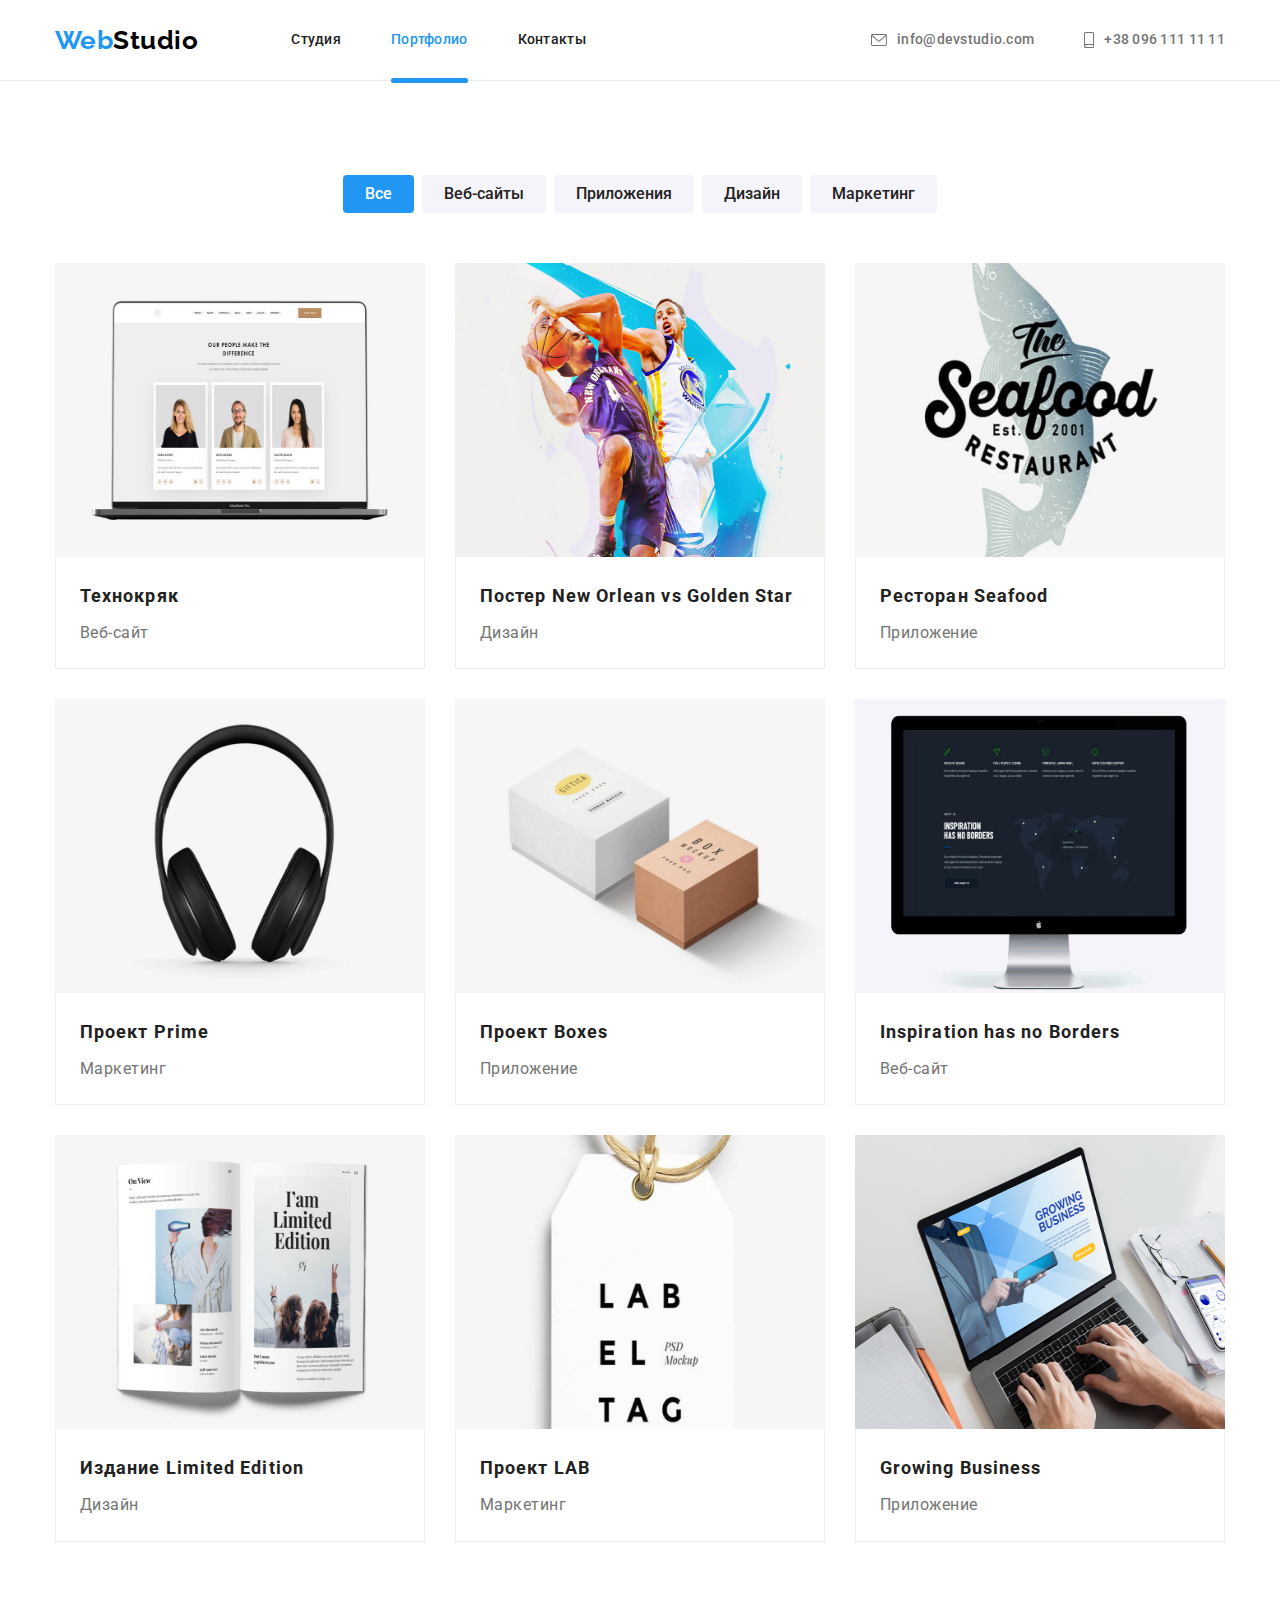
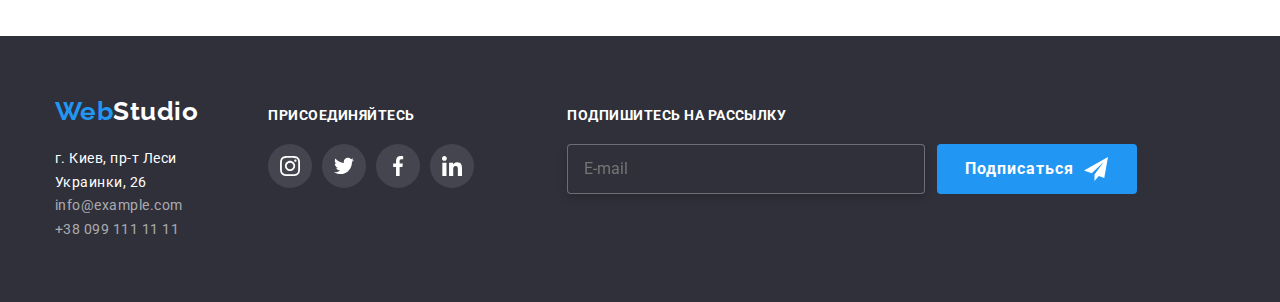
==== commit 9cc63b30: "changes after review" ====
--- a/portfolio.html
+++ b/portfolio.html
@@ -54,9 +54,10 @@
           <li class="auth-nav__item">
             <a href="tel:+380961111111" class="auth-nav__link">
               <svg class="auth-nav__icon" width="10" height="16">
-                <use href="./images/icons.svg#icon-smartphone"></use></svg
-              >+38 096 111 11 11</a
-            >
+                <use href="./images/icons.svg#icon-smartphone"></use>
+              </svg>
+              +38 096 111 11 11
+            </a>
           </li>
         </ul>
         <button type="button" class="page-header__menu-open-btn">
@@ -78,7 +79,9 @@
                   <a href="./index.html" class="mob-menu__link">Студия</a>
                 </li>
                 <li class="mob-menu__item">
-                  <a href="#" class="mob-menu__link mob-menu__link--current">Портфолио</a>
+                  <a href="#" class="mob-menu__link mob-menu__link--current"
+                    >Портфолио</a
+                  >
                 </li>
                 <li class="mob-menu__item">
                   <a href="#" class="mob-menu__link">Контакты</a>
@@ -88,10 +91,16 @@
             <div class="mob-menu__bottom">
               <ul class="mob-menu__contacts-list list">
                 <li>
-                  <a class="mob-menu__contact-tel" href="tel:+380961111111">+38 099 111 11 11</a>
+                  <a class="mob-menu__contact-tel" href="tel:+380961111111"
+                    >+38 099 111 11 11</a
+                  >
                 </li>
                 <li>
-                  <a class="mob-menu__contact-email" href="mailto:info@devstudio.com">info@example.com</a>
+                  <a
+                    class="mob-menu__contact-email"
+                    href="mailto:info@devstudio.com"
+                    >info@example.com</a
+                  >
                 </li>
               </ul>
               <ul class="mob-menu__soc-list list">
@@ -154,12 +163,12 @@
 
           <ul class="project-list list">
             <li class="project-list__item">
-              <a href="">
+              <a class="project-list__item-link" href="">
                 <div class="project-list__picture-block">
                   <img
                     src="./images/project1.jpg"
                     srcset="./images/project1.jpg, ./images/project1-2x.jpg 2x"
-                    alt="Фoто команды"          
+                    alt="Фoто команды"
                     class="project-picture"
                   />
                   <div class="project-list__picture-overlay">
@@ -179,7 +188,7 @@
             </li>
 
             <li class="project-list__item">
-              <a href="">
+              <a class="project-list__item-link" href="">
                 <div class="project-list__picture-block">
                   <img
                     src="./images/project2.jpg"
@@ -206,7 +215,7 @@
             </li>
 
             <li class="project-list__item">
-              <a href="">
+              <a class="project-list__item-link" href="">
                 <div class="project-list__picture-block">
                   <img
                     src="./images/project3.jpg"
@@ -231,7 +240,7 @@
             </li>
 
             <li class="project-list__item">
-              <a href="">
+              <a class="project-list__item-link" href="">
                 <div class="project-list__picture-block">
                   <img
                     src="./images/project4.jpg"
@@ -256,7 +265,7 @@
             </li>
 
             <li class="project-list__item">
-              <a href="">
+              <a class="project-list__item-link" href="">
                 <div class="project-list__picture-block">
                   <img
                     src="./images/project5.jpg"
@@ -281,7 +290,7 @@
             </li>
 
             <li class="project-list__item">
-              <a href="">
+              <a class="project-list__item-link" href="">
                 <div class="project-list__picture-block">
                   <img
                     src="./images/project6.jpg"
@@ -308,7 +317,7 @@
             </li>
 
             <li class="project-list__item">
-              <a href="">
+              <a class="project-list__item-link" href="">
                 <div class="project-list__picture-block">
                   <img
                     src="./images/project7.jpg"
@@ -335,7 +344,7 @@
             </li>
 
             <li class="project-list__item">
-              <a href="">
+              <a class="project-list__item-link" href="">
                 <div class="project-list__picture-block">
                   <img
                     src="./images/project8.jpg"
@@ -360,7 +369,7 @@
             </li>
 
             <li class="project-list__item">
-              <a href="">
+              <a class="project-list__item-link" href="">
                 <div class="project-list__picture-block">
                   <img
                     src="./images/project9.jpg"
@@ -434,14 +443,16 @@
             <li class="footer-soc-link__item">
               <a href="">
                 <svg class="footer-soc-link__icon" width="20" height="20">
-                  <use href="./images/icons.svg#icon-facebook"></use></svg
-              ></a>
+                  <use href="./images/icons.svg#icon-facebook"></use>
+                </svg>
+              </a>
             </li>
             <li class="footer-soc-link__item">
               <a href="">
                 <svg class="footer-soc-link__icon" width="20" height="20">
-                  <use href="./images/icons.svg#icon-linkedin"></use></svg
-              ></a>
+                  <use href="./images/icons.svg#icon-linkedin"></use>
+                </svg>
+              </a>
             </li>
           </ul>
         </div>
--- a/css/main.min.css
+++ b/css/main.min.css
@@ -1 +1 @@
-body{background-color:#fff;color:#757575;font-family:Roboto,sans-serif;letter-spacing:.03em}a{text-decoration:none}address{font-style:normal}.list{list-style:none;padding:0;margin:0}h1,h2,h3,p{margin:0;padding:0}img{display:block}.section{padding-top:60px;padding-bottom:60px}@media screen and (min-width: 1200px){.section{padding-top:94px;padding-bottom:94px}}.container{margin-left:auto;margin-right:auto;padding-left:15px;padding-right:15px;width:480px}@media screen and (min-width: 768px){.container{width:768px}}@media screen and (min-width: 1200px){.container{width:1200px}}.is-hidden{visibility:hidden;opacity:0;pointer-events:none}.page-header__logo{margin-right:93px}.logo{color:#2196f3;font-family:Raleway,sans-serif;font-weight:700;font-size:24px;line-height:1.16}@media screen and (min-width: 1200px){.logo{font-size:26px;line-height:1.19}}.logo__second-part{color:#000}.main-nav{display:flex;align-items:center}.page-header{border-bottom:1px solid #ececec}.page-header__container{display:flex;justify-content:space-between;align-items:center;height:60px}@media screen and (min-width: 768px){.page-header__container{height:80px;justify-content:flex-start}}.site-nav{display:none}@media screen and (min-width: 768px){.site-nav{display:flex;column-gap:50px}}.site-nav__link{color:#212121;font-weight:500;font-size:14px;line-height:1.4;letter-spacing:.02em;display:block;padding-top:32px;padding-bottom:32px;transition:color 250ms cubic-bezier(0.4, 0, 0.2, 1)}.site-nav__link:hover,.site-nav__link:focus{color:#2196f3}.site-nav__link--current{color:#2196f3}.site-nav__link--current{position:relative}.site-nav__link--current::after{content:"";position:absolute;left:0;bottom:-1px;display:block;width:100%;height:5px;border-radius:2px;background-color:#2196f3}.auth-nav{display:none}@media screen and (min-width: 768px){.auth-nav{display:flex;margin-left:auto;column-gap:50px;flex-direction:column;row-gap:10px}}@media screen and (min-width: 1200px){.auth-nav{flex-direction:row}}.auth-nav__link{color:#757575;font-weight:500;font-size:14px;line-height:1.14;letter-spacing:.02em;display:flex;align-items:center;transition-property:color,fill;transition-duration:250ms;transition-timing-function:cubic-bezier(0.4, 0, 0.2, 1)}.auth-nav__link:hover,.auth-nav__link:focus{color:#2196f3;fill:currentColor}.auth-nav__icon{margin-right:10px;fill:currentColor}.hero-section{padding-top:118px;padding-bottom:118px;max-width:480px;margin:0 auto;text-align:center;background-color:#2f303a;background-size:cover;background-position:center;background-repeat:no-repeat;background-image:linear-gradient(to right, rgba(47, 48, 58, 0.4), rgba(47, 48, 58, 0.4)),url(../images/header-img-mob.jpg)}@media(min-device-pixel-ratio: 2),(min-resolution: 192dpi),(min-resolution: 2dppx){.hero-section{background-image:linear-gradient(rgba(25, 28, 38, 0.2), rgba(25, 28, 38, 0.2)),url(../images/header-img-mob-2x.jpg)}}@media screen and (min-width: 768px){.hero-section{max-width:768px;background-image:linear-gradient(to right, rgba(47, 48, 58, 0.4), rgba(47, 48, 58, 0.4)),url(../images/header-img-tablet.jpg)}}@media screen and (min-width: 768px)and (min-device-pixel-ratio: 2),screen and (min-width: 768px)and (min-resolution: 192dpi),screen and (min-width: 768px)and (min-resolution: 2dppx){.hero-section{background-image:linear-gradient(to right, rgba(47, 48, 58, 0.4), rgba(47, 48, 58, 0.4)),url(../images/header-img-tablet-2x.jpg)}}@media screen and (min-width: 1200px){.hero-section{max-width:1600px;padding-top:200px;padding-bottom:200px;background-image:linear-gradient(to right, rgba(47, 48, 58, 0.4), rgba(47, 48, 58, 0.4)),url(../images/header-img-desktop.jpg)}}@media screen and (min-width: 1200px)and (min-device-pixel-ratio: 2),screen and (min-width: 1200px)and (min-resolution: 192dpi),screen and (min-width: 1200px)and (min-resolution: 2dppx){.hero-section{background-image:linear-gradient(to right, rgba(47, 48, 58, 0.4), rgba(47, 48, 58, 0.4)),url(../images/header-img-desktop-2x.jpg)}}.section-hero__title{color:#fff;font-weight:900;font-size:26px;line-height:1.61;letter-spacing:.06em;text-transform:uppercase;margin-bottom:30px}@media screen and (min-width: 1200px){.section-hero__title{font-size:44px;line-height:1.36}}.section-hero__button{color:#fff;background-color:#2196f3;font-weight:700;font-size:16px;line-height:1.9;letter-spacing:.06em;cursor:pointer;border:0;border-radius:4px;padding:10px 32px;display:inline-block;transition:background-color 250ms cubic-bezier(0.4, 0, 0.2, 1)}.section-hero__button:hover,.section-hero__button:focus{background-color:#188ce8}.feature-list{display:flex;column-gap:30px;flex-direction:column;gap:30px}@media screen and (min-width: 768px){.feature-list{flex-direction:row;flex-wrap:wrap}}@media screen and (min-width: 1200px){.feature-list{flex-direction:row;flex-wrap:nowrap}}@media screen and (min-width: 768px){.feature-list__item{flex-basis:calc((100% - 30px)/2)}}.feature-list__title{color:#212121;font-weight:700;font-size:14px;line-height:1.14;text-transform:uppercase;margin-bottom:10px;text-align:center}@media screen and (min-width: 768px){.feature-list__title{text-align:start}}.feature-list__icon{display:flex;justify-content:center;align-items:center;background-color:#f5f4fa;border-radius:4px;margin-bottom:30px;height:120px}.feature-list__text{font-weight:400;font-size:14px;line-height:1.7}.work-section{display:none;padding-top:0}@media screen and (min-width: 1200px){.work-section{display:block}}.work-list{display:flex;column-gap:30px}.work-title{color:#212121;font-weight:700;font-size:36px;line-height:1.17;text-align:center;margin-bottom:50px}.work-list__item{position:relative}.work-list__name{position:absolute;bottom:0;left:0;width:100%;height:70px;padding:27px 80px;font-weight:700;font-size:14px;line-height:1.14;text-align:center;text-transform:uppercase;color:#fff;background-color:rgba(47,48,58,.8)}.team-section{background-color:#f5f4fa}.team-section__list{display:flex;gap:30px;flex-direction:column}@media screen and (min-width: 768px){.team-section__list{flex-direction:row;flex-wrap:wrap}}@media screen and (min-width: 1200px){.team-section__list{flex-direction:row;flex-wrap:nowrap}}.team-section__item{box-shadow:0px 1px 3px rgba(0,0,0,.12),0px 1px 1px rgba(0,0,0,.14),0px 2px 1px rgba(0,0,0,.2);border-radius:0px 0px 4px 4px}@media screen and (min-width: 768px){.team-section__item{flex-basis:calc((100% - 30px)/2)}}.team-section__info-block{padding-top:30px;padding-bottom:16px;background-color:#fff}.team-section__picture{width:450px}@media screen and (min-width: 768px){.team-section__picture{width:354px}}@media screen and (min-width: 1200px){.team-section__picture{width:270px}}.team-section__title{color:#212121;font-weight:700;font-size:28px;line-height:1.14;text-align:center;margin-bottom:30px}@media screen and (min-width: 1200px){.team-section__title{margin-bottom:50px;font-size:36px;line-height:1.17}}.team-section__info-title{color:#212121;font-weight:500;font-size:16px;line-height:1.2;text-align:center;margin-bottom:10px}.team-section__info-position{font-weight:400;font-size:16px;line-height:1.2;text-align:center;color:#757575}.soc-list{background-color:#fff;display:flex;justify-content:center;column-gap:10px;padding-bottom:24px}@media screen and (min-width: 1200px){.soc-list{padding-bottom:30px}}.soc-list__item{flex-basis:calc(100% - 40px)/4}.soc-list__link{width:44px;height:44px;background-color:#fff;border-radius:50%;display:flex;align-items:center;justify-content:center;fill:#afb1b8;transition-property:background-color,fill;transition-duration:250ms;transition-timing-function:cubic-bezier(0.4, 0, 0.2, 1)}.soc-list__link:hover,.soc-list__link:focus{background-color:#2196f3;fill:#fff}.clients-section__list{display:flex;margin:0;padding:0;gap:30px;justify-content:center;flex-wrap:wrap}@media screen and (min-width: 1200px){.clients-section__list{flex-wrap:nowrap}}.clients-section__item{display:flex;justify-content:center;align-items:center;height:92px;border:1px solid #afb1b8;border-radius:4px;transition-property:border-color,fill;transition-duration:250ms;transition-timing-function:cubic-bezier(0.4, 0, 0.2, 1);flex-basis:calc((100% - 30px)/2)}@media screen and (min-width: 768px){.clients-section__item{flex-basis:calc((100% - 60px)/3)}}@media screen and (min-width: 1200px){.clients-section__item{flex-basis:calc((100% - 30px)/6)}}.clients-section__item:hover,.clients-section__item:focus{border-color:#2196f3;fill:#2196f3}.clients-section__title{color:#212121;font-weight:700;font-size:28px;line-height:1.14;text-align:center;margin-bottom:30px}@media screen and (min-width: 1200px){.clients-section__title{margin-bottom:50px;font-size:36px;line-height:1.17}}.clients-section__link{display:flex;justify-content:center;align-items:center;width:100%;height:100%;color:#afb1b8;fill:#afb1b8;transition-property:border-color,fill;transition-duration:250ms;transition-timing-function:cubic-bezier(0.4, 0, 0.2, 1)}.clients-section__link:hover,.clients-section__link:focus{border-color:#2196f3;fill:#2196f3}.clients-section__icon{width:106px;height:60px}.footer-logo{display:flex;flex-direction:column;align-items:center}@media screen and (min-width: 1200px){.footer-logo{display:block;margin-right:70px}}.footer-logo__first{color:#2196f3;font-family:Raleway,sans-serif;font-weight:700;font-size:24px;line-height:1.16;display:inline-block;margin-bottom:20px}@media screen and (min-width: 1200px){.footer-logo__first{font-size:26px;line-height:1.19}}.footer-logo__second{color:#fff}footer{background-color:#2f303a;padding-top:60px;padding-bottom:60px}footer .container{display:flex;align-items:center;flex-direction:column;row-gap:60px}@media screen and (min-width: 768px){footer .container{justify-content:center;flex-direction:row;flex-wrap:wrap;column-gap:135px}}@media screen and (min-width: 1200px){footer .container{justify-content:flex-start;align-items:flex-start;flex-wrap:nowrap;gap:0px}}.footer-list{display:flex;flex-direction:column;align-items:center}@media screen and (min-width: 1200px){.footer-list{display:block}}.footer-list__address{color:#fff;font-weight:400;font-size:14px;line-height:1.7}.footer-list__link{color:rgba(255,255,255,.6);font-weight:400;font-size:14px;line-height:1.7;transition:color 250ms cubic-bezier(0.4, 0, 0.2, 1)}.footer-list__link:hover,.footer-list__link:focus{color:#2196f3}@media screen and (min-width: 1200px){.footer-soc-link{margin-right:93px}}.footer-soc-link__title{color:#fff;font-weight:700;font-size:14px;line-height:1.14;text-transform:uppercase;margin-top:0px;margin-bottom:20px;text-align:center}@media screen and (min-width: 1200px){.footer-soc-link__title{margin-top:12px;text-align:start}}.footer-soc-link__list{display:flex;column-gap:10px}.footer-soc-link__item{padding:12px;background-color:rgba(255,255,255,.1);border-radius:50%;transition:background-color 250ms cubic-bezier(0.4, 0, 0.2, 1)}.footer-soc-link__item:hover,.footer-soc-link__item:hover{background-color:#2196f3}.footer-soc-link__icon{fill:#fff;display:block}.form-subscription{display:flex;flex-direction:column;align-items:center}@media screen and (min-width: 1200px){.form-subscription{display:block}}.form-subscription__title{color:#fff;font-weight:700;font-size:14px;line-height:1.14;text-transform:uppercase;margin-bottom:20px}@media screen and (min-width: 1200px){.form-subscription__title{margin-top:12px}}.form-subscription__email{display:flex;flex-direction:column;align-items:center;gap:20px}@media screen and (min-width: 1200px){.form-subscription__email{flex-direction:row;align-items:stretch;gap:0px}}.form-subscription__input{color:rgba(255,255,255,.6);width:450px;height:50px;border:1px solid rgba(255,255,255,.3);border-radius:4px;filter:drop-shadow(0px 4px 4px rgba(0, 0, 0, 0.15));background-color:#2f303a;padding-left:16px;outline:none;transition-property:box-shadow,border-color;transition-duration:250ms;transition-timing-function:cubic-bezier(0.4, 0, 0.2, 1)}@media screen and (min-width: 1200px){.form-subscription__input{margin-right:12px;width:358px}}.form-subscription__input:hover,.form-subscription__input:focus{border-color:#2196f3}.form-subscription__btn{display:flex;width:200px;height:50px;padding:10px 28px;color:#fff;background-color:#2196f3;font-weight:700;font-size:16px;line-height:1.88;align-items:center;text-align:center;letter-spacing:.06em;border-radius:4px;border:0;cursor:pointer;transition:box-shadow 250ms cubic-bezier(0.4, 0, 0.2, 1)}.form-subscription__btn:hover,.form-subscription__btn:focus{box-shadow:0px 4px 4px rgba(0,0,0,.15)}.form-subscription__btn-icon{margin-left:10px}.backdrop{position:fixed;top:0;left:0;width:100%;height:100%;background-color:rgba(0,0,0,.2);transition:opacity 250ms cubic-bezier(0.4, 0, 0.2, 1)}.backdrop.is-hidden{opacity:0;pointer-events:none}.modal{position:absolute;top:50%;left:50%;transform:translate(-50%, -50%);transition:transform 250ms linear;width:450px;height:609px;background-color:#fff;box-shadow:0px 1px 3px rgba(0,0,0,.12),0px 1px 1px rgba(0,0,0,.14),0px 2px 1px rgba(0,0,0,.2);border-radius:4px;padding:40px}@media screen and (min-width: 1200px){.modal{width:528px;height:581px}}.backdrop.is-hidden .modal{transform:translate(-50%, -100%)}.modal-close-btn{position:absolute;width:30px;height:30px;top:8px;right:8px;border:1px solid #757575;border-radius:50%;background-color:rgba(0,0,0,0);cursor:pointer;display:flex;align-items:center;justify-content:center;padding:0;transition:fill 250ms cubic-bezier(0.4, 0, 0.2, 1)}.modal-close-btn:hover,.modal-close-btn:focus{fill:#188ce8}.backdrop-close-icon{display:block;left:0px;top:0px}.modal-title{font-weight:700;font-size:20px;line-height:1.15;text-align:center;color:#212121;padding-top:2px;padding-bottom:12px}.modal-input{width:370px;height:40px;border:1px solid rgba(33,33,33,.2);border-radius:4px;outline:none;padding-left:42px;cursor:pointer;transition:border-color 250ms cubic-bezier(0.4, 0, 0.2, 1)}@media screen and (min-width: 1200px){.modal-input{width:448px}}.modal-input:focus{border-color:#2196f3}.modal-input:focus+.form-icon{fill:#2196f3}.modal-label{font-weight:400;font-size:12px;line-height:1.17;letter-spacing:.01em;color:#757575;margin-bottom:4px}.modal-btn{display:block;margin:0 auto;width:200px;height:50px;color:#fff;background-color:#2196f3;font-weight:700;line-height:1.88;align-items:center;text-align:center;letter-spacing:.06em;border:0;margin-top:30px;cursor:pointer;box-shadow:0px 4px 4px rgba(0,0,0,.15);border-radius:4px;transition:background-color 250ms cubic-bezier(0.4, 0, 0.2, 1)}.modal-btn:hover,.modal-btn:focus{background-color:#188ce8}.form-field{display:flex;flex-direction:column}.form-field:not(:last-of-type){margin-bottom:10px}.form-field:last-of-type{margin-bottom:20px}.form-input-group{position:relative}.form-icon{position:absolute;left:12px;top:50%;transform:translateY(-50%);transition:fill 250ms cubic-bezier(0.4, 0, 0.2, 1)}.form-textarea{width:370px;height:120px;resize:none;border:1px solid rgba(33,33,33,.2);border-radius:4px;color:rgba(117,117,117,.5);padding:12px 16px;font-size:14px;line-height:1.14;letter-spacing:.01em;cursor:pointer;outline:none}@media screen and (min-width: 1200px){.form-textarea{width:448px}}.form-textarea:focus{border:1px solid #2196f3}.form-textarea::placeholder{color:rgba(117,117,117,.5)}.checkbox-text{font-size:12px;line-height:1.16;letter-spacing:.03em;color:#757575}@media screen and (min-width: 1200px){.checkbox-text{font-size:14px;line-height:1.71}}.checkbox-link{color:#2196f3;text-decoration:underline}.checkbox{position:absolute;width:1px;height:1px;margin:-1px;border:0;padding:0;clip:rect(0 0 0 0);overflow:hidden}.checkbox:checked+.icon{border-color:#2196f3;background-color:#2196f3}.icon{border:2px solid #212121;border-radius:2px;margin-right:7px}.label-field{display:flex;align-items:center;justify-content:center}.filter-section__list{margin-bottom:40px;display:flex;column-gap:8px;row-gap:15px;flex-wrap:wrap;justify-content:flex-start}@media screen and (min-width: 768px){.filter-section__list{margin-bottom:30px;justify-content:center}}@media screen and (min-width: 1200px){.filter-section__list{margin-bottom:50px}}.filter-section__button{color:#212121;background-color:#f5f4fa;font-weight:500;font-size:16px;line-height:1.6;text-align:center;font-family:inherit;display:inline-block;padding:6px 22px;border-radius:4px;border:0;transition:box-shadow 250ms cubic-bezier(0.4, 0, 0.2, 1)}.filter-section__button:hover,.filter-section__button:focus{box-shadow:0px 3px 1px rgba(0,0,0,.1),0px 1px 2px rgba(0,0,0,.08),0px 2px 2px rgba(0,0,0,.12)}.filter-section__button--active{color:#fff;background-color:#2196f3}.project-list{display:flex;flex-wrap:wrap;gap:30px}.project-picture{width:450px;height:294px}@media screen and (min-width: 768px){.project-picture{width:354px}}@media screen and (min-width: 1200px){.project-picture{width:370px}}.project-list__item{transition:box-shadow 250ms cubic-bezier(0.4, 0, 0.2, 1)}@media screen and (min-width: 768px){.project-list__item{flex-basis:calc((100% - 30px)/2)}}@media screen and (min-width: 1200px){.project-list__item{flex-basis:calc((100% - 60px)/3)}}.project-list__item:hover,.project-list__item:focus{box-shadow:0px 1px 1px rgba(0,0,0,.12),0px 4px 4px rgba(0,0,0,.06),1px 4px 6px rgba(0,0,0,.16)}.project-list__item:nth-child(3n){margin-right:0}.project-list__item:nth-last-child(-n+3){margin-bottom:0}.project-list__item:hover .project-list__picture-overlay{transform:translateY(0)}.project-list__info-block{border:1px solid #eee;border-top-color:rgba(0,0,0,0);padding:20px 24px}.project-list__info-name{color:#212121;font-weight:700;font-size:18px;line-height:2;letter-spacing:.06em;margin-bottom:4px}.project-list__info-description{color:#757575;font-weight:400;font-size:16px;line-height:1.9}.project-list__picture-block{position:relative;overflow:hidden}.project-list__picture-overlay{position:absolute;transform:translateY(100%);transition:transform 250ms cubic-bezier(0.4, 0, 0.2, 1);bottom:0;width:100%;height:100%;padding:63px 24px;background-color:rgba(33,150,243,.9)}.project-list__text-overlay{font-weight:400;font-size:18px;line-height:1.56;color:#fff}.page-header__menu-open-btn{all:unset;cursor:pointer;display:flex;justify-content:center;align-items:center;width:40px;height:40px}@media screen and (min-width: 768px){.page-header__menu-open-btn{display:none}}.page-header__menu-open-btn:hover,.page-header__menu-open-btn:focus{fill:#2196f3}.page-header__close-btn{all:unset;cursor:pointer;display:flex;justify-content:center;align-items:center;width:40px;height:40px;margin-left:auto}@media screen and (min-width: 768px){.page-header__close-btn{display:none}}.page-header__close-btn:hover,.page-header__close-btn:focus{fill:#2196f3}.mob-menu{position:fixed;top:0;left:0;z-index:1;background-color:#fff;width:100vw;height:100vh;padding-top:10px;padding-bottom:48px}@media screen and (min-width: 768px){.mob-menu{display:none}}.mob-menu .container{display:flex;flex-direction:column;justify-content:space-between;height:100%;overflow-y:auto;padding-left:40px}.mob-menu__list{display:flex;flex-direction:column;gap:32px}.mob-menu__link{color:#212121;font-weight:500;font-size:40px;line-height:1.17;text-align:center;letter-spacing:.02em;transition:color 250ms cubic-bezier(0.4, 0, 0.2, 1)}.mob-menu__link:hover,.mob-menu__link:focus{color:#2196f3}.mob-menu__link--current{color:#2196f3}.mob-menu__contacts-list{display:flex;flex-direction:column;row-gap:32px;margin-bottom:64px}.mob-menu__contact-tel{font-weight:500;font-size:34px;line-height:1.17;letter-spacing:.02em;color:#2196f3}.mob-menu__contact-email{font-weight:500;font-size:24px;line-height:1.16;letter-spacing:.02em;color:#757575}.mob-menu__soc-list{display:flex;gap:10px}.mob-menu__soc-link{font-weight:500;font-size:18px;line-height:1.22;letter-spacing:.02em;color:#2196f3}.mob-menu__soc-separator{color:rgba(33,33,33,.2)}/*# sourceMappingURL=main.min.css.map */+body{background-color:#fff;color:#757575;font-family:Roboto,sans-serif;letter-spacing:.03em}a{text-decoration:none}address{font-style:normal}.list{list-style:none;padding:0;margin:0}h1,h2,h3,p{margin:0;padding:0}img{display:block}.section{padding-top:60px;padding-bottom:60px}@media screen and (min-width: 1200px){.section{padding-top:94px;padding-bottom:94px}}.container{margin-left:auto;margin-right:auto;padding-left:15px;padding-right:15px;max-width:480px}@media screen and (min-width: 768px){.container{max-width:768px}}@media screen and (min-width: 1200px){.container{max-width:1200px}}.is-hidden{visibility:hidden;opacity:0;pointer-events:none}.page-header__logo{margin-right:93px}.logo{color:#2196f3;font-family:Raleway,sans-serif;font-weight:700;font-size:24px;line-height:1.16}@media screen and (min-width: 1200px){.logo{font-size:26px;line-height:1.19}}.logo__second-part{color:#000}.main-nav{display:flex;align-items:center}.page-header{border-bottom:1px solid #ececec}.page-header__container{display:flex;justify-content:space-between;align-items:center;height:60px}@media screen and (min-width: 768px){.page-header__container{height:80px;justify-content:flex-start}}.site-nav{display:none}@media screen and (min-width: 768px){.site-nav{display:flex;column-gap:50px}}.site-nav__link{color:#212121;font-weight:500;font-size:14px;line-height:1.4;letter-spacing:.02em;display:block;padding-top:32px;padding-bottom:32px;transition:color 250ms cubic-bezier(0.4, 0, 0.2, 1)}.site-nav__link:hover,.site-nav__link:focus{color:#2196f3}.site-nav__link--current{color:#2196f3}.site-nav__link--current{position:relative}.site-nav__link--current::after{content:"";position:absolute;left:0;bottom:-1px;display:block;width:100%;height:5px;border-radius:2px;background-color:#2196f3}.auth-nav{display:none}@media screen and (min-width: 768px){.auth-nav{display:flex;margin-left:auto;column-gap:50px;flex-direction:column;row-gap:10px}}@media screen and (min-width: 1200px){.auth-nav{flex-direction:row}}.auth-nav__link{color:#757575;font-weight:500;font-size:14px;line-height:1.14;letter-spacing:.02em;display:flex;align-items:center;transition-property:color,fill;transition-duration:250ms;transition-timing-function:cubic-bezier(0.4, 0, 0.2, 1)}.auth-nav__link:hover,.auth-nav__link:focus{color:#2196f3;fill:currentColor}.auth-nav__icon{margin-right:10px;fill:currentColor}.hero-section{padding-top:118px;padding-bottom:118px;width:100%;margin:0 auto;text-align:center;background-color:#2f303a;background-size:cover;background-position:center;background-repeat:no-repeat;background-image:linear-gradient(to right, rgba(47, 48, 58, 0.4), rgba(47, 48, 58, 0.4)),url(../images/header-img-mob.jpg)}@media(min-device-pixel-ratio: 2),(min-resolution: 192dpi),(min-resolution: 2dppx){.hero-section{background-image:linear-gradient(rgba(25, 28, 38, 0.2), rgba(25, 28, 38, 0.2)),url(../images/header-img-mob-2x.jpg)}}@media screen and (min-width: 768px){.hero-section{background-image:linear-gradient(to right, rgba(47, 48, 58, 0.4), rgba(47, 48, 58, 0.4)),url(../images/header-img-tablet.jpg)}}@media screen and (min-width: 768px)and (min-device-pixel-ratio: 2),screen and (min-width: 768px)and (min-resolution: 192dpi),screen and (min-width: 768px)and (min-resolution: 2dppx){.hero-section{background-image:linear-gradient(to right, rgba(47, 48, 58, 0.4), rgba(47, 48, 58, 0.4)),url(../images/header-img-tablet-2x.jpg)}}@media screen and (min-width: 1200px){.hero-section{max-width:1600px;padding-top:200px;padding-bottom:200px;background-image:linear-gradient(to right, rgba(47, 48, 58, 0.4), rgba(47, 48, 58, 0.4)),url(../images/header-img-desktop.jpg)}}@media screen and (min-width: 1200px)and (min-device-pixel-ratio: 2),screen and (min-width: 1200px)and (min-resolution: 192dpi),screen and (min-width: 1200px)and (min-resolution: 2dppx){.hero-section{background-image:linear-gradient(to right, rgba(47, 48, 58, 0.4), rgba(47, 48, 58, 0.4)),url(../images/header-img-desktop-2x.jpg)}}.section-hero__title{color:#fff;font-weight:900;font-size:26px;line-height:1.61;letter-spacing:.06em;text-transform:uppercase;margin-bottom:30px}@media screen and (min-width: 1200px){.section-hero__title{font-size:44px;line-height:1.36}}.section-hero__button{color:#fff;background-color:#2196f3;font-weight:700;font-size:16px;line-height:1.9;letter-spacing:.06em;cursor:pointer;border:0;border-radius:4px;padding:10px 32px;display:inline-block;transition:background-color 250ms cubic-bezier(0.4, 0, 0.2, 1)}.section-hero__button:hover,.section-hero__button:focus{background-color:#188ce8}.feature-list{display:flex;column-gap:30px;flex-direction:column;gap:30px}@media screen and (min-width: 768px){.feature-list{flex-direction:row;flex-wrap:wrap}}@media screen and (min-width: 1200px){.feature-list{flex-direction:row;flex-wrap:nowrap}}@media screen and (min-width: 768px){.feature-list__item{flex-basis:calc((100% - 30px)/2)}}.feature-list__title{color:#212121;font-weight:700;font-size:14px;line-height:1.14;text-transform:uppercase;margin-bottom:10px;text-align:center}@media screen and (min-width: 768px){.feature-list__title{text-align:start}}.feature-list__icon{display:flex;justify-content:center;align-items:center;background-color:#f5f4fa;border-radius:4px;margin-bottom:30px;height:120px}.feature-list__text{font-weight:400;font-size:14px;line-height:1.7}.work-section{display:none;padding-top:0}@media screen and (min-width: 1200px){.work-section{display:block}}.work-list{display:flex;column-gap:30px}.work-title{color:#212121;font-weight:700;font-size:36px;line-height:1.17;text-align:center;margin-bottom:50px}.work-list__item{position:relative}.work-list__name{position:absolute;bottom:0;left:0;width:100%;height:70px;padding:27px 80px;font-weight:700;font-size:14px;line-height:1.14;text-align:center;text-transform:uppercase;color:#fff;background-color:rgba(47,48,58,.8)}.team-section{background-color:#f5f4fa}.team-section__list{display:flex;gap:30px;flex-direction:column}@media screen and (min-width: 768px){.team-section__list{flex-direction:row;flex-wrap:wrap}}@media screen and (min-width: 1200px){.team-section__list{flex-direction:row;flex-wrap:nowrap}}.team-section__item{box-shadow:0px 1px 3px rgba(0,0,0,.12),0px 1px 1px rgba(0,0,0,.14),0px 2px 1px rgba(0,0,0,.2);border-radius:0px 0px 4px 4px}@media screen and (min-width: 768px){.team-section__item{flex-basis:calc((100% - 30px)/2)}}.team-section__info-block{padding-top:30px;padding-bottom:16px;background-color:#fff}.team-section__picture{width:100%}@media screen and (min-width: 768px){.team-section__picture{width:354px}}@media screen and (min-width: 1200px){.team-section__picture{width:270px}}.team-section__title{color:#212121;font-weight:700;font-size:28px;line-height:1.14;text-align:center;margin-bottom:30px}@media screen and (min-width: 1200px){.team-section__title{margin-bottom:50px;font-size:36px;line-height:1.17}}.team-section__info-title{color:#212121;font-weight:500;font-size:16px;line-height:1.2;text-align:center;margin-bottom:10px}.team-section__info-position{font-weight:400;font-size:16px;line-height:1.2;text-align:center;color:#757575}.soc-list{background-color:#fff;display:flex;justify-content:center;column-gap:10px;padding-bottom:24px}@media screen and (min-width: 1200px){.soc-list{padding-bottom:30px}}.soc-list__item{flex-basis:calc(100% - 40px)/4}.soc-list__link{width:44px;height:44px;background-color:#fff;border-radius:50%;display:flex;align-items:center;justify-content:center;fill:#afb1b8;transition-property:background-color,fill;transition-duration:250ms;transition-timing-function:cubic-bezier(0.4, 0, 0.2, 1)}.soc-list__link:hover,.soc-list__link:focus{background-color:#2196f3;fill:#fff}.clients-section__list{display:flex;margin:0;padding:0;gap:30px;justify-content:center;flex-wrap:wrap}@media screen and (min-width: 1200px){.clients-section__list{flex-wrap:nowrap}}.clients-section__item{display:flex;justify-content:center;align-items:center;height:92px;border:1px solid #afb1b8;border-radius:4px;transition-property:border-color,fill;transition-duration:250ms;transition-timing-function:cubic-bezier(0.4, 0, 0.2, 1);flex-basis:calc((100% - 30px)/2)}@media screen and (min-width: 768px){.clients-section__item{flex-basis:calc((100% - 60px)/3)}}@media screen and (min-width: 1200px){.clients-section__item{flex-basis:calc((100% - 30px)/6)}}.clients-section__item:hover,.clients-section__item:focus{border-color:#2196f3;fill:#2196f3}.clients-section__title{color:#212121;font-weight:700;font-size:28px;line-height:1.14;text-align:center;margin-bottom:30px}@media screen and (min-width: 1200px){.clients-section__title{margin-bottom:50px;font-size:36px;line-height:1.17}}.clients-section__link{display:flex;justify-content:center;align-items:center;width:100%;height:100%;color:#afb1b8;fill:#afb1b8;transition-property:border-color,fill;transition-duration:250ms;transition-timing-function:cubic-bezier(0.4, 0, 0.2, 1)}.clients-section__link:hover,.clients-section__link:focus{border-color:#2196f3;fill:#2196f3}.clients-section__icon{width:106px;height:60px}.footer-logo{display:flex;flex-direction:column;align-items:center}@media screen and (min-width: 1200px){.footer-logo{display:block;margin-right:70px}}.footer-logo__first{color:#2196f3;font-family:Raleway,sans-serif;font-weight:700;font-size:24px;line-height:1.16;display:inline-block;margin-bottom:20px}@media screen and (min-width: 1200px){.footer-logo__first{font-size:26px;line-height:1.19}}.footer-logo__second{color:#fff}footer{background-color:#2f303a;padding-top:60px;padding-bottom:60px}footer .container{display:flex;align-items:center;flex-direction:column;row-gap:60px}@media screen and (min-width: 768px){footer .container{justify-content:center;flex-direction:row;flex-wrap:wrap;column-gap:135px}}@media screen and (min-width: 1200px){footer .container{justify-content:flex-start;align-items:flex-start;flex-wrap:nowrap;gap:0px}}.footer-list{display:flex;flex-direction:column;align-items:center}@media screen and (min-width: 1200px){.footer-list{display:block}}.footer-list__address{color:#fff;font-weight:400;font-size:14px;line-height:1.7}.footer-list__link{color:rgba(255,255,255,.6);font-weight:400;font-size:14px;line-height:1.7;transition:color 250ms cubic-bezier(0.4, 0, 0.2, 1)}.footer-list__link:hover,.footer-list__link:focus{color:#2196f3}@media screen and (min-width: 1200px){.footer-soc-link{margin-right:93px}}.footer-soc-link__title{color:#fff;font-weight:700;font-size:14px;line-height:1.14;text-transform:uppercase;margin-top:0px;margin-bottom:20px;text-align:center}@media screen and (min-width: 1200px){.footer-soc-link__title{margin-top:12px;text-align:start}}.footer-soc-link__list{display:flex;column-gap:10px}.footer-soc-link__item{padding:12px;background-color:rgba(255,255,255,.1);border-radius:50%;transition:background-color 250ms cubic-bezier(0.4, 0, 0.2, 1)}.footer-soc-link__item:hover,.footer-soc-link__item:hover{background-color:#2196f3}.footer-soc-link__icon{fill:#fff;display:block}.form-subscription{display:flex;flex-direction:column;align-items:center;width:100%}@media screen and (min-width: 1200px){.form-subscription{display:block}}.form-subscription__title{color:#fff;font-weight:700;font-size:14px;line-height:1.14;text-transform:uppercase;margin-bottom:20px}@media screen and (min-width: 1200px){.form-subscription__title{margin-top:12px}}.form-subscription__email{display:flex;flex-direction:column;align-items:center;gap:20px;width:100%}@media screen and (min-width: 1200px){.form-subscription__email{flex-direction:row;align-items:stretch;gap:0px}}.form-subscription__input{color:rgba(255,255,255,.6);width:100%;height:50px;border:1px solid rgba(255,255,255,.3);border-radius:4px;filter:drop-shadow(0px 4px 4px rgba(0, 0, 0, 0.15));background-color:#2f303a;padding-left:16px;outline:none;transition-property:box-shadow,border-color;transition-duration:250ms;transition-timing-function:cubic-bezier(0.4, 0, 0.2, 1)}@media screen and (min-width: 768px){.form-subscription__input{width:450px}}@media screen and (min-width: 1200px){.form-subscription__input{margin-right:12px;width:358px}}.form-subscription__input:hover,.form-subscription__input:focus{border-color:#2196f3}.form-subscription__btn{display:flex;width:200px;height:50px;padding:10px 28px;color:#fff;background-color:#2196f3;font-weight:700;font-size:16px;line-height:1.88;align-items:center;text-align:center;letter-spacing:.06em;border-radius:4px;border:0;cursor:pointer;transition:box-shadow 250ms cubic-bezier(0.4, 0, 0.2, 1)}.form-subscription__btn:hover,.form-subscription__btn:focus{box-shadow:0px 4px 4px rgba(0,0,0,.15)}.form-subscription__btn-icon{margin-left:10px}.backdrop{position:fixed;top:0;left:0;width:100%;height:100%;background-color:rgba(0,0,0,.2);transition:opacity 250ms cubic-bezier(0.4, 0, 0.2, 1)}.backdrop.is-hidden{opacity:0;pointer-events:none}.modal{position:absolute;top:50%;left:50%;transform:translate(-50%, -50%);transition:transform 250ms linear;width:450px;height:609px;background-color:#fff;box-shadow:0px 1px 3px rgba(0,0,0,.12),0px 1px 1px rgba(0,0,0,.14),0px 2px 1px rgba(0,0,0,.2);border-radius:4px;padding:40px}@media screen and (min-width: 1200px){.modal{width:528px;height:581px}}.backdrop.is-hidden .modal{transform:translate(-50%, -100%)}.modal-close-btn{position:absolute;width:30px;height:30px;top:8px;right:8px;border:1px solid #757575;border-radius:50%;background-color:rgba(0,0,0,0);cursor:pointer;display:flex;align-items:center;justify-content:center;padding:0;transition:fill 250ms cubic-bezier(0.4, 0, 0.2, 1)}.modal-close-btn:hover,.modal-close-btn:focus{fill:#188ce8}.backdrop-close-icon{display:block;left:0px;top:0px}.modal-title{font-weight:700;font-size:20px;line-height:1.15;text-align:center;color:#212121;padding-top:2px;padding-bottom:12px}.modal-input{width:370px;height:40px;border:1px solid rgba(33,33,33,.2);border-radius:4px;outline:none;padding-left:42px;cursor:pointer;transition:border-color 250ms cubic-bezier(0.4, 0, 0.2, 1)}@media screen and (min-width: 1200px){.modal-input{width:448px}}.modal-input:focus{border-color:#2196f3}.modal-input:focus+.form-icon{fill:#2196f3}.modal-label{font-weight:400;font-size:12px;line-height:1.17;letter-spacing:.01em;color:#757575;margin-bottom:4px}.modal-btn{display:block;margin:0 auto;width:200px;height:50px;color:#fff;background-color:#2196f3;font-weight:700;line-height:1.88;align-items:center;text-align:center;letter-spacing:.06em;border:0;margin-top:30px;cursor:pointer;box-shadow:0px 4px 4px rgba(0,0,0,.15);border-radius:4px;transition:background-color 250ms cubic-bezier(0.4, 0, 0.2, 1)}.modal-btn:hover,.modal-btn:focus{background-color:#188ce8}.form-field{display:flex;flex-direction:column}.form-field:not(:last-of-type){margin-bottom:10px}.form-field:last-of-type{margin-bottom:20px}.form-input-group{position:relative}.form-icon{position:absolute;left:12px;top:50%;transform:translateY(-50%);transition:fill 250ms cubic-bezier(0.4, 0, 0.2, 1)}.form-textarea{width:370px;height:120px;resize:none;border:1px solid rgba(33,33,33,.2);border-radius:4px;color:rgba(117,117,117,.5);padding:12px 16px;font-size:14px;line-height:1.14;letter-spacing:.01em;cursor:pointer;outline:none}@media screen and (min-width: 1200px){.form-textarea{width:448px}}.form-textarea:focus{border:1px solid #2196f3}.form-textarea::placeholder{color:rgba(117,117,117,.5)}.checkbox-text{font-size:12px;line-height:1.16;letter-spacing:.03em;color:#757575}@media screen and (min-width: 1200px){.checkbox-text{font-size:14px;line-height:1.71}}.checkbox-link{color:#2196f3;text-decoration:underline}.checkbox{position:absolute;width:1px;height:1px;margin:-1px;border:0;padding:0;clip:rect(0 0 0 0);overflow:hidden}.checkbox:checked+.icon{border-color:#2196f3;background-color:#2196f3}.icon{border:2px solid #212121;border-radius:2px;margin-right:7px}.label-field{display:flex;align-items:center;justify-content:center}.filter-section__list{margin-bottom:40px;display:flex;column-gap:8px;row-gap:15px;flex-wrap:wrap;justify-content:flex-start}@media screen and (min-width: 768px){.filter-section__list{margin-bottom:30px;justify-content:center}}@media screen and (min-width: 1200px){.filter-section__list{margin-bottom:50px}}.filter-section__button{color:#212121;background-color:#f5f4fa;font-weight:500;font-size:16px;line-height:1.6;text-align:center;font-family:inherit;display:inline-block;padding:6px 22px;border-radius:4px;border:0;transition:box-shadow 250ms cubic-bezier(0.4, 0, 0.2, 1)}.filter-section__button:hover,.filter-section__button:focus{box-shadow:0px 3px 1px rgba(0,0,0,.1),0px 1px 2px rgba(0,0,0,.08),0px 2px 2px rgba(0,0,0,.12)}.filter-section__button--active{color:#fff;background-color:#2196f3}.project-list{display:flex;flex-wrap:wrap;gap:30px}.project-picture{width:100%;height:294px}@media screen and (min-width: 768px){.project-picture{width:354px}}@media screen and (min-width: 1200px){.project-picture{width:370px}}.project-list__item{display:flex;transition:box-shadow 250ms cubic-bezier(0.4, 0, 0.2, 1)}@media screen and (min-width: 768px){.project-list__item{flex-basis:calc((100% - 30px)/2)}}@media screen and (min-width: 1200px){.project-list__item{flex-basis:calc((100% - 60px)/3)}}.project-list__item:hover,.project-list__item:focus{box-shadow:0px 1px 1px rgba(0,0,0,.12),0px 4px 4px rgba(0,0,0,.06),1px 4px 6px rgba(0,0,0,.16)}.project-list__item:nth-child(3n){margin-right:0}.project-list__item:nth-last-child(-n+3){margin-bottom:0}.project-list__item:hover .project-list__picture-overlay{transform:translateY(0)}.project-list__item-link{display:flex;flex-direction:column}.project-list__info-block{border:1px solid #eee;border-top-color:rgba(0,0,0,0);padding:20px 24px;flex-grow:1}.project-list__info-name{color:#212121;font-weight:700;font-size:18px;line-height:2;letter-spacing:.06em;margin-bottom:4px}.project-list__info-description{color:#757575;font-weight:400;font-size:16px;line-height:1.9}.project-list__picture-block{position:relative;overflow:hidden}.project-list__picture-overlay{position:absolute;transform:translateY(100%);transition:transform 250ms cubic-bezier(0.4, 0, 0.2, 1);bottom:0;width:100%;height:100%;padding:63px 24px;background-color:rgba(33,150,243,.9)}.project-list__text-overlay{font-weight:400;font-size:18px;line-height:1.56;color:#fff}.page-header__menu-open-btn{all:unset;cursor:pointer;display:flex;justify-content:center;align-items:center;width:40px;height:40px}@media screen and (min-width: 768px){.page-header__menu-open-btn{display:none}}.page-header__menu-open-btn:hover,.page-header__menu-open-btn:focus{fill:#2196f3}.page-header__close-btn{all:unset;cursor:pointer;display:flex;justify-content:center;align-items:center;width:40px;height:40px;margin-left:auto}@media screen and (min-width: 768px){.page-header__close-btn{display:none}}.page-header__close-btn:hover,.page-header__close-btn:focus{fill:#2196f3}.mob-menu{position:fixed;top:0;left:0;z-index:1;background-color:#fff;width:100vw;height:100vh;padding-top:10px;padding-bottom:48px}@media screen and (min-width: 768px){.mob-menu{display:none}}.mob-menu .container{display:flex;flex-direction:column;justify-content:space-between;height:100%;overflow-y:auto;padding-left:40px}.mob-menu__list{display:flex;flex-direction:column;gap:32px}.mob-menu__link{color:#212121;font-weight:500;font-size:40px;line-height:1.17;text-align:center;letter-spacing:.02em;transition:color 250ms cubic-bezier(0.4, 0, 0.2, 1)}.mob-menu__link:hover,.mob-menu__link:focus{color:#2196f3}.mob-menu__link--current{color:#2196f3}.mob-menu__contacts-list{display:flex;flex-direction:column;row-gap:32px;margin-bottom:64px}.mob-menu__contact-tel{font-weight:500;font-size:34px;line-height:1.17;letter-spacing:.02em;color:#2196f3}.mob-menu__contact-email{font-weight:500;font-size:24px;line-height:1.16;letter-spacing:.02em;color:#757575}.mob-menu__soc-list{display:flex;gap:10px}.mob-menu__soc-link{font-weight:500;font-size:18px;line-height:1.22;letter-spacing:.02em;color:#2196f3}.mob-menu__soc-separator{color:rgba(33,33,33,.2)}/*# sourceMappingURL=main.min.css.map */